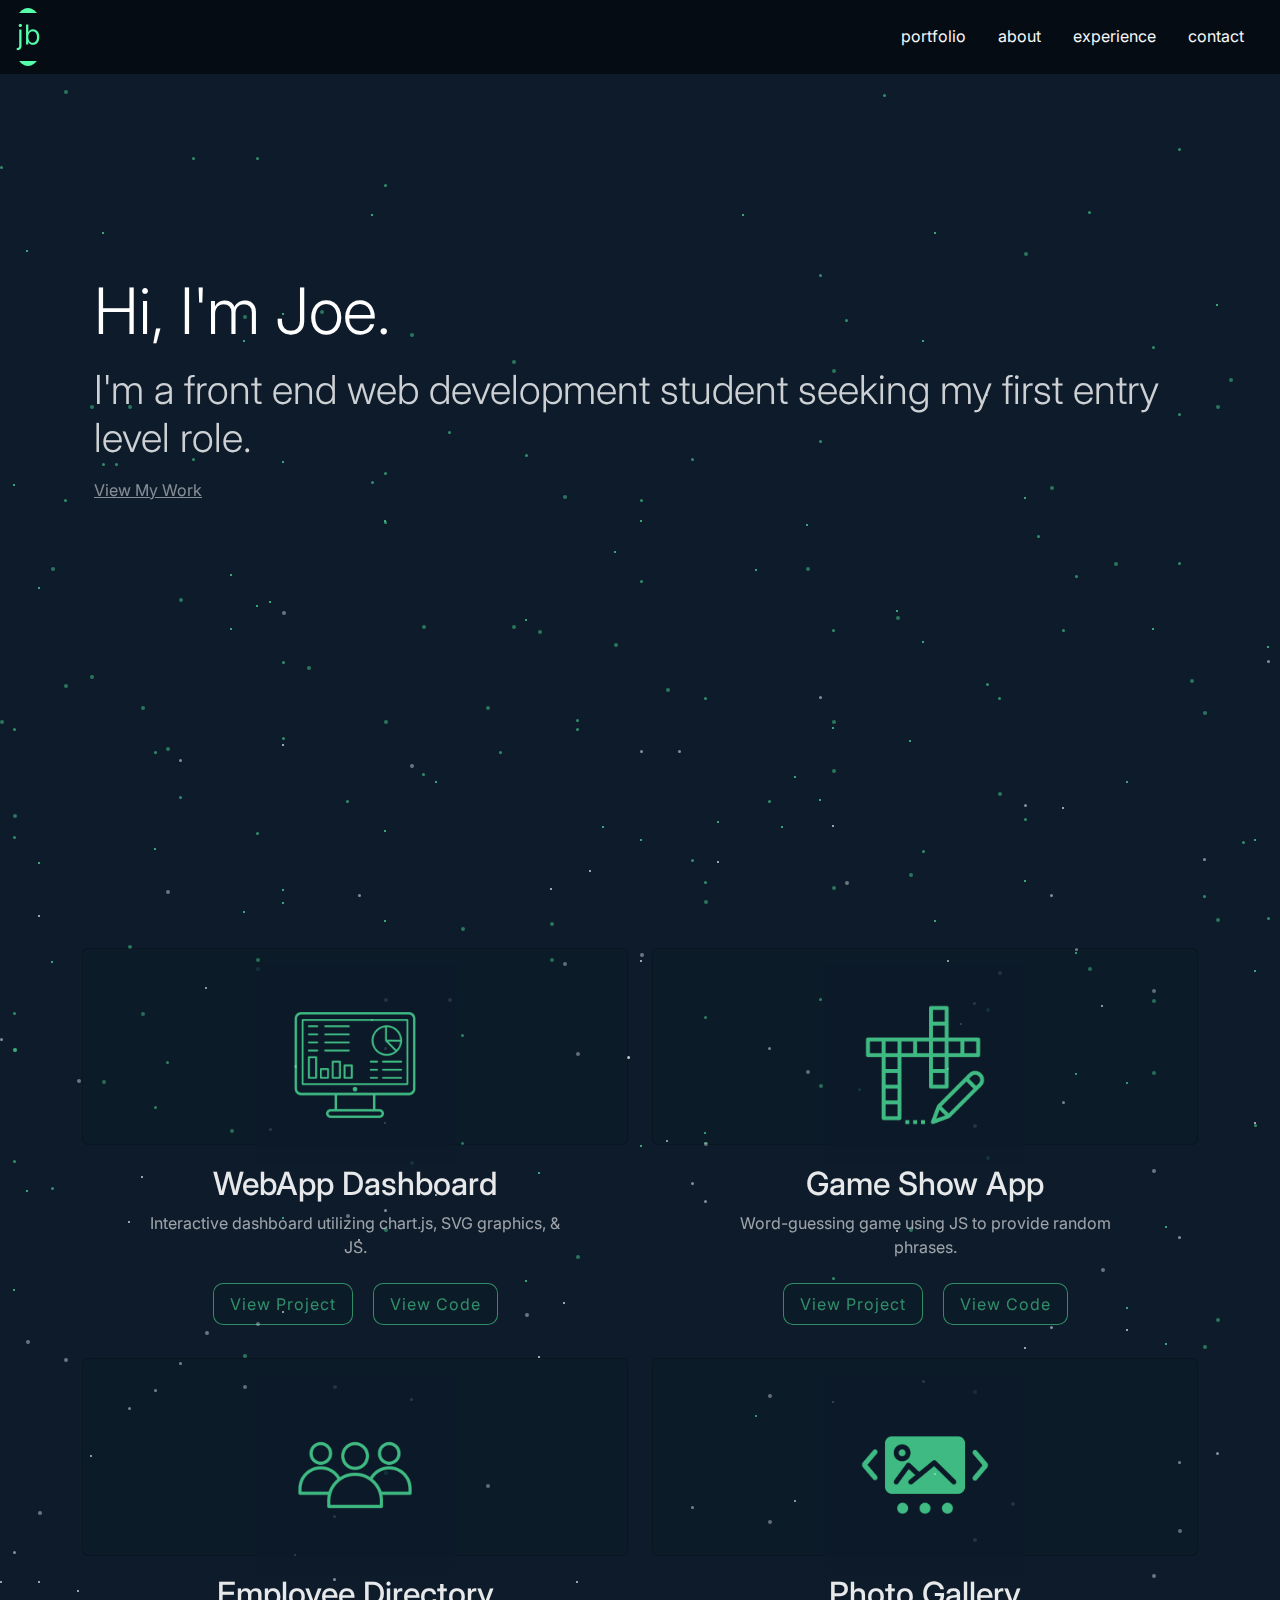
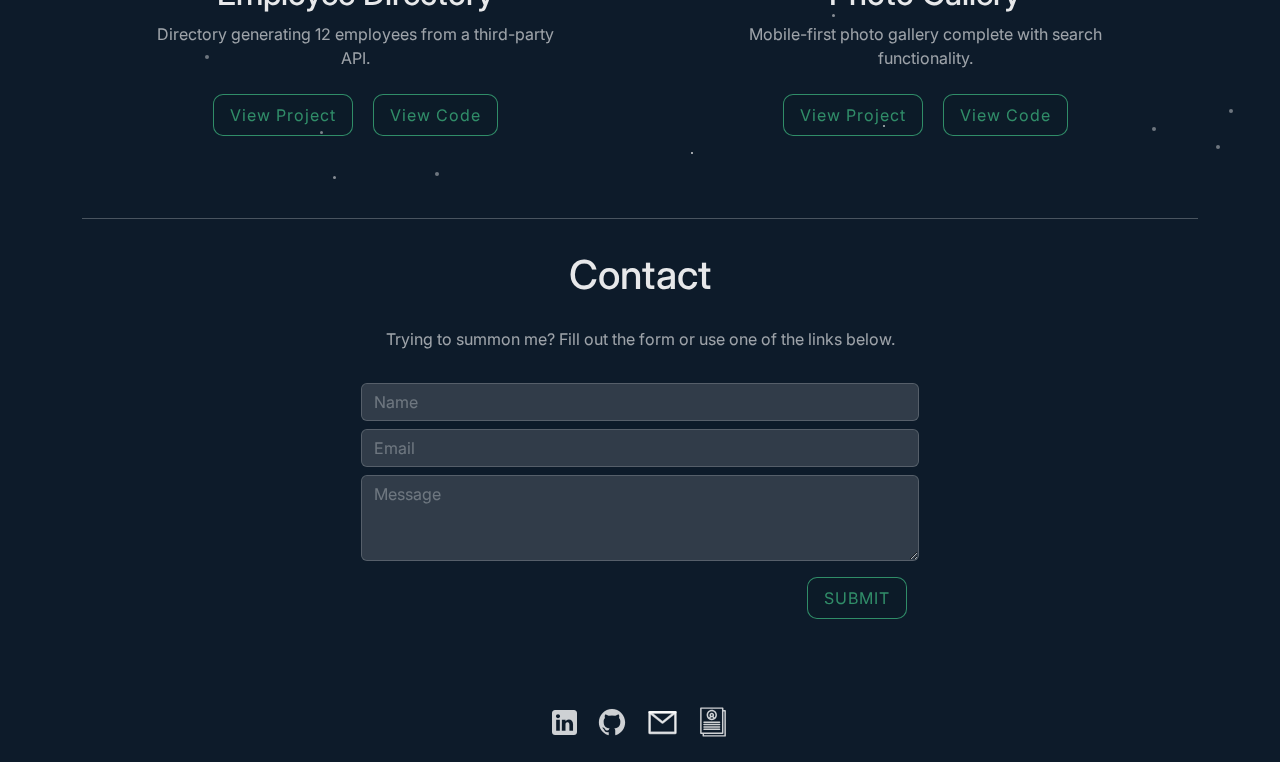
==== index.html @ 2d6796f2 "add more fine tuning" ====
<!DOCTYPE html>
<html lang="en">
<head>
    <meta charset="UTF-8">
    <meta name="viewport" content="width=device-width, initial-scale=1.0">
    <title>Joe Brannen &#8211; Web Developer</title>
    <link rel="icon" href="favicon_io/favicon-16x16.png" type="image/x-icon"/>
    <link rel="apple-touch-icon" sizes="180x180" href="/apple-touch-icon.png">
    <link rel="icon" type="image/png" sizes="32x32" href="/favicon-32x32.png">
    <link rel="icon" type="image/png" sizes="16x16" href="/favicon-16x16.png">
    <link rel="manifest" href="/site.webmanifest">

    <link rel="apple-touch-icon" sizes="180x180" href="/apple-touch-icon.png">
    <link rel="icon" type="image/png" sizes="32x32" href="/favicon-32x32.png">
    <link rel="icon" type="image/png" sizes="16x16" href="/favicon-16x16.png">
    <link rel="manifest" href="/site.webmanifest">

    <link href="https://cdn.jsdelivr.net/npm/bootstrap@5.3.3/dist/css/bootstrap.min.css" rel="stylesheet" integrity="sha384-QWTKZyjpPEjISv5WaRU9OFeRpok6YctnYmDr5pNlyT2bRjXh0JMhjY6hW+ALEwIH" crossorigin="anonymous">
    <link href="styles.css" rel="stylesheet">
    <link rel="preconnect" href="https://fonts.googleapis.com">
    <link rel="preconnect" href="https://fonts.gstatic.com" crossorigin>
    <link href="https://fonts.googleapis.com/css2?family=Inter:wght@100..900&display=swap" rel="stylesheet">
</head>

<body>
    <header class="mb-5 container-fluid">
        <nav class="navbar fixed-top navbar-expand-lg navbar-dark">
            <div class="container-fluid">
                <a id="logo" class="navbar-brand text-light" href="#"><img class="navbar" src="logo/favicon-32x32.png" alt="logo"></a>
                <button class="navbar-toggler" type="button" data-bs-toggle="collapse" data-bs-target="#navbarSupportedContent" aria-controls="navbarSupportedContent" aria-label="Toggle navigation">
                    <span class="navbar-toggler-icon"></span>
                </button>
                <div class="collapse navbar-collapse mt-3 mb-2 mt-sm-0 mb-sm-0" tabindex="-1" id="navbarSupportedContent">
                    <div class="offcanvas-body">
                        <ul class="navbar-nav justify-content-end flex-grow-1 nav-underline pe-3">
                            <li class="nav-item">
                                <a class="nav-link text-light" href="#portfolio">portfolio</a>
                            </li>
                            <li class="nav-item">
                                <a class="nav-link text-light" aria-current="page" href="backstory.html#about">about</a>
                            </li>
                            <li class="nav-item">
                                <a class="nav-link text-light" href="backstory.html#resume">experience</a>
                            </li>
                            <li class="nav-item">
                                <a class="nav-link text-light" href="#contact">contact</a>
                            </li>
                        </ul>
                    </div>
                </div>
            </div>
        </nav>
    </header>

    <main class="container">
        <div class="container" id="intro">
            <div class="row">
                <p class="display-3 first text-left">Hi, I'm Joe.</p>
                <p class="fs-1 lead second text-left">I'm a front end web development student seeking my first entry level role.</p>
                <a id="intro-link" href="#portfolio">View My Work</a>
            </div>
       </div>

       <div id="portfolio" class="row text-center mb-5">
        <div id="projectone" class="col-12 col-md-6 mb-3">
          <div class="card w-100 h-50">
            <div class="card-body">
              <a href="https://joseph-brannen.github.io/fewd-unit-7-project/" target="_blank">
                <img src="icons/dashboard.png" class="img-fluid" id="image-one" alt="web dashboard">
              </a>
              <h5 class="card-title fs-2">WebApp Dashboard</h5>
              <p class="card-text mx-5 mb-4 fs-6">Interactive dashboard utilizing chart.js, SVG graphics, & JS.</p>
              <a class="img-anchor" href="https://joseph-brannen.github.io/fewd-unit-7-project/" target="_blank">
                <button id="btnone" class="d-inline-block mx-2 mx-md-1 mx-lg-2">View Project</button>
              </a>
              <a class="img-anchor" href="https://github.com/Joseph-Brannen/fewd-unit-7-project" target="_blank">
                <button id="btnfive" class="d-inline-block mx-2 mx-md-1 mx-lg-2">View Code</button>
              </a>
            </div>
          </div>
        </div>
        <div id="projecttwo" class="col-12 col-md-6 mb-3">
          <div class="card w-100 h-50">
            <div class="card-body">
              <a href="https://joseph-brannen.github.io/fewd-unit-6-project/" target="_blank">
                <img src="icons/word.png" class="img-fluid" id="image-two" alt="crossword puzzle">
              </a>
              <h5 class="card-title fs-2">Game Show App</h5>
              <p class="card-text mx-5 mb-4 fs-6">Word-guessing game using JS to provide random phrases.</p>
              <a class="img-anchor" href="https://joseph-brannen.github.io/fewd-unit-6-project/" target="_blank">
                <button id="btntwo" class="d-inline-block mx-2 mx-md-1 mx-lg-2">View Project</button>
              </a>
              <a class="img-anchor" href="https://github.com/Joseph-Brannen/fewd-unit-6-project" target="_blank">
                <button id="btnsix" class="d-inline-block mx-2 mx-md-1 mx-lg-2">View Code</button>
              </a>
            </div>
          </div>
        </div>
        <div id="projectthree" class="col-12 col-md-6 mb-3">
          <div class="card w-100 h-50">
            <div class="card-body">
              <a href="https://joseph-brannen.github.io/fewd-unit-8-project/" target="_blank">
                <img src="icons/directory.png" class="img-fluid" id="image-three" alt="employees">
              </a>
              <h5 class="card-title fs-2">Employee Directory</h5>
              <p class="card-text mx-5 mb-4 fs-6">Directory generating 12 employees from a third-party API.</p>
              <a class="img-anchor" href="https://joseph-brannen.github.io/fewd-unit-8-project/" target="_blank">
                <button id="btnthree" class="d-inline-block mx-2 mx-md-1 mx-lg-2">View Project</button>
              </a>
              <a class="img-anchor" href="https://github.com/Joseph-Brannen/fewd-unit-8-project" target="_blank">
                <button id="btnseven" class="d-inline-block mx-2 mx-md-1 mx-lg-2">View Code</button>
              </a>
            </div>
          </div>
        </div>
        <div id="projectfour" class="col-12 col-md-6 mb-3">
          <div class="card w-100 h-50">
            <div class="card-body">
              <a href="https://joseph-brannen.github.io/fewd-unit-5-project/" target="_blank">
                <img src="icons/gallery.png" class="img-fluid" id="image-four" alt="photo gallery">
              </a>
              <h5 class="card-title fs-2">Photo Gallery</h5>
              <p class="card-text mx-5 mb-4 fs-6">Mobile-first photo gallery complete with search functionality.</p>
              <a class="img-anchor" href="https://joseph-brannen.github.io/fewd-unit-5-project/" target="_blank">
                <button id="btnfour" class="d-inline-block mx-2 mx-md-1 mx-lg-2">View Project</button>
              </a>
              <a class="img-anchor" href="https://github.com/Joseph-Brannen/fewd-unit-5-project" target="_blank">
                <button id="btneight" class="d-inline-block mx-2 mx-md-1 mx-lg-2">View Code</button>
              </a>
            </div>
          </div>
        </div>
    </div>
    
    <div id="separate"></div>
    <footer class="mt-3 row mb-3" id="contact">
        <h2 class="text-center mb-4 mt-3 fs-1">Contact</h2>
        <p class="col-12 col-md-8 col-lg-6 mx-auto text-center mt-1 fs-6">Trying to summon me? Fill out the form or use one of the links below.</p>
        <form action="https://formspree.io/f/xdoqbwqo" method="POST">
            <div id="form-field" class="mb-5 col-12 col-md-8 col-lg-6 mx-auto mt-3">
                <input id="name-input" type="text" class="form-control mb-2" name="name" placeholder="Name" autocomplete="off">
                <input id="email-input" type="email" class="form-control mb-2" name="email" placeholder="Email" autocomplete="off">
                <textarea class="form-control" id="exampleFormControlTextarea1" rows="3" name="message" placeholder="Message" autocomplete="off"></textarea>
                <div class="col-12 row mt-3">
                    <p id="error-message" class="d-inline col-8 me-auto"></p>
                    <button id="submitbtn" class="btn btn-primary d-inline col-4 text-uppercase fs-6 text-right" type="submit">Submit</button>
                </div>
            </div>
        </form>   
    </footer>

    <div id="social" class="text-center pb-4 pt-4 container-fluid">
      <a href="https://www.linkedin.com/in/josephbrannen/" target="_blank">
        <svg id="linkedin" style="fill-rule:evenodd;clip-rule:evenodd;stroke-linejoin:round;stroke-miterlimit:2;" fill="rgba(255, 255, 255, .8)" stroke="rgba(255, 255, 255, .8)" version="1.1" viewBox="0 0 512 512" width="25px" height="25px" xml:space="preserve" xmlns="http://www.w3.org/2000/svg" xmlns:serif="http://www.serif.com/" xmlns:xlink="http://www.w3.org/1999/xlink">
          <path fill="rgba(255, 255, 255, .8)" stroke="rgba(255, 255, 255, .8)" d="M449.446,0c34.525,0 62.554,28.03 62.554,62.554l0,386.892c0,34.524 -28.03,62.554 -62.554,62.554l-386.892,0c-34.524,0 -62.554,-28.03 -62.554,-62.554l0,-386.892c0,-34.524 28.029,-62.554 62.554,-62.554l386.892,0Zm-288.985,423.278l0,-225.717l-75.04,0l0,225.717l75.04,0Zm270.539,0l0,-129.439c0,-69.333 -37.018,-101.586 -86.381,-101.586c-39.804,0 -57.634,21.891 -67.617,37.266l0,-31.958l-75.021,0c0.995,21.181 0,225.717 0,225.717l75.02,0l0,-126.056c0,-6.748 0.486,-13.492 2.474,-18.315c5.414,-13.475 17.767,-27.434 38.494,-27.434c27.135,0 38.007,20.707 38.007,51.037l0,120.768l75.024,0Zm-307.552,-334.556c-25.674,0 -42.448,16.879 -42.448,39.002c0,21.658 16.264,39.002 41.455,39.002l0.484,0c26.165,0 42.452,-17.344 42.452,-39.002c-0.485,-22.092 -16.241,-38.954 -41.943,-39.002Z"/>
        </svg>
      </a>
      <a href="https://github.com/Joseph-Brannen" target="_blank">
        <svg id="github" fill="rgba(255, 255, 255, .8)" stroke="rgba(255, 255, 255, .8)" height="30px" width="30px" viewBox="0 0 512 512" xmlns="http://www.w3.org/2000/svg"><title/>
            <path fill="rgba(255, 255, 255, .8)" stroke="rgba(255, 255, 255, .8)" d="M256,32C132.3,32,32,134.9,32,261.7c0,101.5,64.2,187.5,153.2,217.9a17.56,17.56,0,0,0,3.8.4c8.3,0,11.5-6.1,11.5-11.4,0-5.5-.2-19.9-.3-39.1a102.4,102.4,0,0,1-22.6,2.7c-43.1,0-52.9-33.5-52.9-33.5-10.2-26.5-24.9-33.6-24.9-33.6-19.5-13.7-.1-14.1,1.4-14.1h.1c22.5,2,34.3,23.8,34.3,23.8,11.2,19.6,26.2,25.1,39.6,25.1a63,63,0,0,0,25.6-6c2-14.8,7.8-24.9,14.2-30.7-49.7-5.8-102-25.5-102-113.5,0-25.1,8.7-45.6,23-61.6-2.3-5.8-10-29.2,2.2-60.8a18.64,18.64,0,0,1,5-.5c8.1,0,26.4,3.1,56.6,24.1a208.21,208.21,0,0,1,112.2,0c30.2-21,48.5-24.1,56.6-24.1a18.64,18.64,0,0,1,5,.5c12.2,31.6,4.5,55,2.2,60.8,14.3,16.1,23,36.6,23,61.6,0,88.2-52.4,107.6-102.3,113.3,8,7.1,15.2,21.1,15.2,42.5,0,30.7-.3,55.5-.3,63,0,5.4,3.1,11.5,11.4,11.5a19.35,19.35,0,0,0,4-.4C415.9,449.2,480,363.1,480,261.7,480,134.9,379.7,32,256,32Z"/>
        </svg>
      </a>
      <a href="mailto:jebrannen92@gmail.com" target="_blank">
        <svg id="email" fill="rgba(255, 255, 255, .7)" stroke="rgba(255, 255, 255, .7)" height="31px" viewBox="0 0 24 24" width="31px" xmlns="http://www.w3.org/2000/svg">
          <path clip-rule="evenodd" d="M1.5 4C1.5 3.72386 1.72386 3.5 2 3.5H22C22.2761 3.5 22.5 3.72386 22.5 4V20C22.5 20.2761 22.2761 20.5 22 20.5H2C1.72386 20.5 1.5 20.2761 1.5 20V4ZM2.5 4.5V19.5H21.5V4.5H2.5Z" fill="rgba(255, 255, 255, .7)" stroke="rgba(255, 255, 255, .7)" fill-rule="evenodd"/><path clip-rule="evenodd" d="M1.52821 3.8345C1.5985 3.63412 1.78768 3.5 2.00003 3.5H22C22.2124 3.5 22.4016 3.63412 22.4718 3.8345C22.5421 4.03487 22.4782 4.25778 22.3124 4.39043L12.3124 12.3904C12.1298 12.5365 11.8703 12.5365 11.6877 12.3904L1.68768 4.39043C1.52187 4.25778 1.45793 4.03487 1.52821 3.8345ZM3.42542 4.5L12 11.3597L20.5746 4.5H3.42542Z" fill="rgba(255, 255, 255, .7)" stroke="rgba(255, 255, 255, .7)" fill-rule="evenodd"/>
        </svg>
      </a>
      <a href="resume.pdf" target="_blank">
        <svg id="resume" fill="rgba(255, 255, 255, .8)" stroke="rgba(255, 255, 255, .8)" height="30px" style="shape-rendering:geometricPrecision; text-rendering:geometricPrecision; image-rendering:optimizeQuality; fill-rule:evenodd; clip-rule:evenodd" version="1.1" viewBox="0 0 846.66 846.66" width="30px" xml:space="preserve" xmlns="http://www.w3.org/2000/svg" xmlns:xlink="http://www.w3.org/1999/xlink"><defs><style type="text/css">
        </style></defs><g id="Layer_x0020_1">
          <path class="fil0" d="M80.95 10.66l616.28 0c11.41,0 20.65,9.24 20.65,20.64l0 54.68 47.83 0c11.4,0 20.65,9.25 20.65,20.65l0 708.73c0,11.4 -9.25,20.64 -20.65,20.64l-616.28 0c-11.41,0 -20.65,-9.24 -20.65,-20.64l0 -54.68 -47.83 0c-11.4,0 -20.65,-9.25 -20.65,-20.65l0 -708.73c0,-11.4 9.25,-20.64 20.65,-20.64zm88.16 439.1c-27.15,0 -27.15,-41.29 0,-41.29l439.96 0c27.16,0 27.16,41.29 0,41.29l-439.96 0zm0 198.58c-27.15,0 -27.15,-41.29 0,-41.29l439.96 0c27.16,0 27.16,41.29 0,41.29l-439.96 0zm0 -132.38c-27.15,0 -27.15,-41.29 0,-41.29l439.96 0c27.16,0 27.16,41.29 0,41.29l-439.96 0zm0 66.19c-27.15,0 -27.15,-41.29 0,-41.29l439.96 0c27.16,0 27.16,41.29 0,41.29l-439.96 0zm219.98 -417.92c35.57,0 64.42,28.84 64.42,64.42 0,13.31 -4.04,25.68 -10.97,35.95 10.42,7.99 18.92,18.2 24.89,29.9 15.99,-18.29 25.68,-42.23 25.68,-68.44 0,-57.45 -46.57,-104.02 -104.02,-104.02 -57.45,0 -104.02,46.57 -104.02,104.02 0,26.21 9.69,50.15 25.69,68.44 5.96,-11.7 14.46,-21.91 24.88,-29.9 -6.92,-10.27 -10.96,-22.64 -10.96,-35.95 0,-35.58 28.84,-64.42 64.41,-64.42zm16.87 126.6c-5.37,1.45 -11.03,2.23 -16.87,2.23 -5.83,0 -11.49,-0.78 -16.87,-2.23 -13.08,5.05 -23.36,15.91 -27.67,29.26 13.5,6.41 28.6,9.99 44.54,9.99 15.94,0 31.04,-3.58 44.54,-9.99 -4.31,-13.36 -14.57,-24.2 -27.67,-29.26zm-16.87 -85.3c-12.77,0 -23.12,10.35 -23.12,23.12 0,12.77 10.35,23.12 23.12,23.12 12.77,0 23.12,-10.35 23.12,-23.12 0,-12.78 -10.35,-23.12 -23.12,-23.12zm0 -124.78c80.25,0 145.32,65.06 145.32,145.31 0,80.25 -65.07,145.31 -145.32,145.31 -80.25,0 -145.31,-65.06 -145.31,-145.31 0,-80.25 65.06,-145.31 145.31,-145.31zm328.79 46.52l0 612.76c0,11.4 -9.24,20.65 -20.65,20.65l-527.16 0 0 34.03 575 0 0 -667.44 -27.19 0zm-41.29 -75.32l-575 0 0 667.44 575 0 0 -612.76 0 -54.68z"/></g>
        </svg>
      </a>
    </div>

    </main>


    <div class="particle-container position-fixed top-50 start-50 translate-middle">
      <div class="particle big"></div>
      <div class="particle medium"></div>
      <div class="particle small"></div>
      <div class="particle big"></div>
      <div class="particle medium"></div>
      <div class="particle small"></div>
      <div class="particle big"></div>
      <div class="particle medium"></div>
      <div class="particle small"></div>
      <div class="particle big"></div>
      <div class="particle medium"></div>
      <div class="particle small"></div>
      <div class="particle big"></div>
      <div class="particle medium"></div>
      <div class="particle small"></div>
      <div class="particle big"></div>
      <div class="particle medium"></div>
      <div class="particle small"></div>
      <div class="particle big"></div>
      <div class="particle medium"></div>
      <div class="particle small"></div>
      <div class="particle big"></div>
      <div class="particle medium"></div>
      <div class="particle small"></div>
      <div class="particle big"></div>
      <div class="particle medium"></div>
      <div class="particle small"></div>
      <div class="particle big"></div>
      <div class="particle medium"></div>
      <div class="particle small"></div>
      <div class="particle big"></div>
      <div class="particle medium"></div>
      <div class="particle small"></div>
      <div class="particle big"></div>
      <div class="particle medium"></div>
      <div class="particle small"></div>
      <div class="particle big"></div>
      <div class="particle medium"></div>
      <div class="particle small"></div>
      <div class="particle big"></div>
      <div class="particle medium"></div>
      <div class="particle small"></div>
      <div class="particle big"></div>
      <div class="particle medium"></div>
      <div class="particle small"></div>
      <div class="particle big"></div>
      <div class="particle medium"></div>
      <div class="particle small"></div>
      <div class="particle big"></div>
      <div class="particle medium"></div>
      <div class="particle small"></div>
      <div class="particle big"></div>
      <div class="particle medium"></div>
      <div class="particle small"></div>
      <div class="particle big"></div>
      <div class="particle medium"></div>
      <div class="particle small"></div>
      <div class="particle big"></div>
      <div class="particle medium"></div>
      <div class="particle small"></div>
      <div class="particle big"></div>
      <div class="particle medium"></div>
      <div class="particle small"></div>
      <div class="particle big"></div>
      <div class="particle medium"></div>
      <div class="particle small"></div>
      <div class="particle big"></div>
      <div class="particle medium"></div>
      <div class="particle small"></div>
      <div class="particle big"></div>
      <div class="particle medium"></div>
      <div class="particle small"></div>
      <div class="particle big"></div>
      <div class="particle medium"></div>
      <div class="particle small"></div>
      <div class="particle big"></div>
      <div class="particle medium"></div>
      <div class="particle small"></div>
      <div class="particle big"></div>
      <div class="particle medium"></div>
      <div class="particle small"></div>
      <div class="particle big"></div>
      <div class="particle medium"></div>
      <div class="particle small"></div>
      <div class="particle big"></div>
      <div class="particle medium"></div>
      <div class="particle small"></div>
      <div class="particle big"></div>
      <div class="particle medium"></div>
      <div class="particle small"></div>
      <div class="particle big"></div>
      <div class="particle medium"></div>
      <div class="particle small"></div>
      <div class="particle big"></div>
      <div class="particle medium"></div>
      <div class="particle small"></div>
      <div class="particle big"></div>
      <div class="particle medium"></div>
      <div class="particle small"></div>
      <div class="particle big"></div>


      <div class="particle big"></div>
      <div class="particle medium"></div>
      <div class="particle small"></div>
      <div class="particle big"></div>
      <div class="particle medium"></div>
      <div class="particle small"></div>
      <div class="particle big"></div>
      <div class="particle medium"></div>
      <div class="particle small"></div>
      <div class="particle big"></div>
      <div class="particle medium"></div>
      <div class="particle small"></div>
      <div class="particle big"></div>
      <div class="particle medium"></div>
      <div class="particle small"></div>
      <div class="particle big"></div>
      <div class="particle medium"></div>
      <div class="particle small"></div>
      <div class="particle big"></div>
      <div class="particle medium"></div>
      <div class="particle small"></div>
      <div class="particle big"></div>
      <div class="particle medium"></div>
      <div class="particle small"></div>
      <div class="particle big"></div>
      <div class="particle medium"></div>
      <div class="particle small"></div>
      <div class="particle big"></div>
      <div class="particle medium"></div>
      <div class="particle small"></div>
      <div class="particle big"></div>
      <div class="particle medium"></div>
      <div class="particle small"></div>
      <div class="particle big"></div>
      <div class="particle medium"></div>
      <div class="particle small"></div>
      <div class="particle big"></div>
      <div class="particle medium"></div>
      <div class="particle small"></div>
      <div class="particle big"></div>
      <div class="particle medium"></div>
      <div class="particle small"></div>
      <div class="particle big"></div>
      <div class="particle medium"></div>
      <div class="particle small"></div>
      <div class="particle big"></div>
      <div class="particle medium"></div>
      <div class="particle small"></div>
      <div class="particle big"></div>
      <div class="particle medium"></div>
      <div class="particle small"></div>
      <div class="particle big"></div>
      <div class="particle medium"></div>
      <div class="particle small"></div>
      <div class="particle big"></div>
      <div class="particle medium"></div>
      <div class="particle small"></div>
      <div class="particle big"></div>
      <div class="particle medium"></div>
      <div class="particle small"></div>
      <div class="particle big"></div>
      <div class="particle medium"></div>
      <div class="particle small"></div>
      <div class="particle big"></div>
      <div class="particle medium"></div>
      <div class="particle small"></div>
      <div class="particle big"></div>
      <div class="particle medium"></div>
      <div class="particle small"></div>
      <div class="particle big"></div>
      <div class="particle medium"></div>
      <div class="particle small"></div>
      <div class="particle big"></div>
      <div class="particle medium"></div>
      <div class="particle small"></div>
      <div class="particle big"></div>
      <div class="particle medium"></div>
      <div class="particle small"></div>
      <div class="particle big"></div>
      <div class="particle medium"></div>
      <div class="particle small"></div>
      <div class="particle big"></div>
      <div class="particle medium"></div>
      <div class="particle small"></div>
      <div class="particle big"></div>
      <div class="particle medium"></div>
      <div class="particle small"></div>
      <div class="particle big"></div>
      <div class="particle medium"></div>
      <div class="particle small"></div>
      <div class="particle big"></div>
      <div class="particle medium"></div>
      <div class="particle small"></div>
      <div class="particle big"></div>
      <div class="particle medium"></div>
      <div class="particle small"></div>
      <div class="particle big"></div>
      <div class="particle medium"></div>
      <div class="particle small"></div>
      <div class="particle big"></div>
      

      <!--
      <div class="particle big"></div>
      <div class="particle medium"></div>
      <div class="particle small"></div>
      <div class="particle big"></div>
      <div class="particle medium"></div>
      <div class="particle small"></div>
      <div class="particle big"></div>
      <div class="particle medium"></div>
      <div class="particle small"></div>
      <div class="particle big"></div>
      <div class="particle medium"></div>
      <div class="particle small"></div>
      <div class="particle big"></div>
      <div class="particle medium"></div>
      <div class="particle small"></div>
      <div class="particle big"></div>
      <div class="particle medium"></div>
      <div class="particle small"></div>
      <div class="particle big"></div>
      <div class="particle medium"></div>
      <div class="particle small"></div>
      <div class="particle big"></div>
      <div class="particle medium"></div>
      <div class="particle small"></div>
      <div class="particle big"></div>
      <div class="particle medium"></div>
      <div class="particle small"></div>
      <div class="particle big"></div>
      <div class="particle medium"></div>
      <div class="particle small"></div>
      <div class="particle big"></div>
      <div class="particle medium"></div>
      <div class="particle small"></div>
      <div class="particle big"></div>
      <div class="particle medium"></div>
      <div class="particle small"></div>
      <div class="particle big"></div>
      <div class="particle medium"></div>
      <div class="particle small"></div>
      <div class="particle big"></div>
      <div class="particle medium"></div>
      <div class="particle small"></div>
      <div class="particle big"></div>
      <div class="particle medium"></div>
      <div class="particle small"></div>
      <div class="particle big"></div>
      <div class="particle medium"></div>
      <div class="particle small"></div>
      <div class="particle big"></div>
      <div class="particle medium"></div>
      <div class="particle small"></div>
      <div class="particle big"></div>
      <div class="particle medium"></div>
      <div class="particle small"></div>
      <div class="particle big"></div>
      <div class="particle medium"></div>
      <div class="particle small"></div>
      <div class="particle big"></div>
      <div class="particle medium"></div>
      <div class="particle small"></div>
      <div class="particle big"></div>
      <div class="particle medium"></div>
      <div class="particle small"></div>
      <div class="particle big"></div>
      <div class="particle medium"></div>
      <div class="particle small"></div>
      <div class="particle big"></div>
      <div class="particle medium"></div>
      <div class="particle small"></div>
      <div class="particle big"></div>
      <div class="particle medium"></div>
      <div class="particle small"></div>
      <div class="particle big"></div>
      <div class="particle medium"></div>
      <div class="particle small"></div>
      <div class="particle big"></div>
      <div class="particle medium"></div>
      <div class="particle small"></div>
      <div class="particle big"></div>
      <div class="particle medium"></div>
      <div class="particle small"></div>
      <div class="particle big"></div>
      <div class="particle medium"></div>
      <div class="particle small"></div>
      <div class="particle big"></div>
      <div class="particle medium"></div>
      <div class="particle small"></div>
      <div class="particle big"></div>
      <div class="particle medium"></div>
      <div class="particle small"></div>
      <div class="particle big"></div>
      <div class="particle medium"></div>
      <div class="particle small"></div>
      <div class="particle big"></div>
      <div class="particle medium"></div>
      <div class="particle small"></div>
      <div class="particle big"></div>
      <div class="particle medium"></div>
      <div class="particle small"></div>
      <div class="particle big"></div>
      -->


      <div class="speck speck-big"></div>
      <div class="speck speck-medium"></div>
      <div class="speck speck-small"></div>
      <div class="speck speck-big"></div>
      <div class="speck speck-medium"></div>
      <div class="speck speck-small"></div>
      <div class="speck speck-big"></div>
      <div class="speck speck-medium"></div>
      <div class="speck speck-small"></div>
      <div class="speck speck-big"></div>
      <div class="speck speck-medium"></div>
      <div class="speck speck-small"></div>
      <div class="speck speck-big"></div>
      <div class="speck speck-medium"></div>
      <div class="speck speck-small"></div>
      <div class="speck speck-big"></div>
      <div class="speck speck-medium"></div>
      <div class="speck speck-small"></div>
      <div class="speck speck-big"></div>
      <div class="speck speck-medium"></div>
      <div class="speck speck-small"></div>
      <div class="speck speck-big"></div>
      <div class="speck speck-medium"></div>
      <div class="speck speck-small"></div>
      <div class="speck speck-big"></div>
      <div class="speck speck-medium"></div>
      <div class="speck speck-small"></div>
      <div class="speck speck-big"></div>
      <div class="speck speck-medium"></div>
      <div class="speck speck-small"></div>
      <div class="speck speck-big"></div>
      <div class="speck speck-medium"></div>
      <div class="speck speck-small"></div>
      <div class="speck speck-big"></div>
      <div class="speck speck-medium"></div>
      <div class="speck speck-small"></div>
      <div class="speck speck-big"></div>
      <div class="speck speck-medium"></div>
      <div class="speck speck-small"></div>
      <div class="speck speck-big"></div>
      <div class="speck speck-medium"></div>
      <div class="speck speck-small"></div>
      <div class="speck speck-big"></div>
      <div class="speck speck-medium"></div>
      <div class="speck speck-small"></div>
      <div class="speck speck-big"></div>
      <div class="speck speck-medium"></div>
      <div class="speck speck-small"></div>
      <div class="speck speck-big"></div>
      <div class="speck speck-medium"></div>
      <div class="speck speck-small"></div>
      <div class="speck speck-big"></div>
      <div class="speck speck-medium"></div>
      <div class="speck speck-small"></div>
      <div class="speck speck-big"></div>
      <div class="speck speck-medium"></div>
      <div class="speck speck-small"></div>
      <div class="speck speck-big"></div>
      <div class="speck speck-medium"></div>
      <div class="speck speck-small"></div>
      <div class="speck speck-big"></div>
      <div class="speck speck-medium"></div>
      <div class="speck speck-small"></div>
      <div class="speck speck-big"></div>
      <div class="speck speck-medium"></div>
      <div class="speck speck-small"></div>
      <div class="speck speck-big"></div>
      <div class="speck speck-medium"></div>
      <div class="speck speck-small"></div>
      <div class="speck speck-big"></div>
      <div class="speck speck-medium"></div>
      <div class="speck speck-small"></div>
      <div class="speck speck-big"></div>
      <div class="speck speck-medium"></div>
      <div class="speck speck-small"></div>
      <div class="speck speck-big"></div>
      <div class="speck speck-medium"></div>
      <div class="speck speck-small"></div>
      <div class="speck speck-big"></div>
      <div class="speck speck-medium"></div>
      <div class="speck speck-small"></div>
      <div class="speck speck-big"></div>
      <div class="speck speck-medium"></div>
      <div class="speck speck-small"></div>
      <div class="speck speck-big"></div>
      <div class="speck speck-medium"></div>
      <div class="speck speck-small"></div>
      <div class="speck speck-big"></div>
      <div class="speck speck-medium"></div>
      <div class="speck speck-small"></div>
      <div class="speck speck-big"></div>
      <div class="speck speck-medium"></div>
      <div class="speck speck-small"></div>
      <div class="speck speck-big"></div>
      <div class="speck speck-medium"></div>
      <div class="speck speck-small"></div>
      <div class="speck speck-big"></div>
      <div class="speck speck-medium"></div>
      <div class="speck speck-small"></div>
      <div class="speck speck-big"></div>

      <div class="speck speck-medium"></div>
      <div class="speck speck-small"></div>
      <div class="speck speck-big"></div>
      <div class="speck speck-medium"></div>
      <div class="speck speck-small"></div>
      <div class="speck speck-big"></div>
      <div class="speck speck-medium"></div>
      <div class="speck speck-small"></div>
      <div class="speck speck-big"></div>
      <div class="speck speck-medium"></div>
      <div class="speck speck-small"></div>
      <div class="speck speck-big"></div>
      <div class="speck speck-medium"></div>
      <div class="speck speck-small"></div>
      <div class="speck speck-big"></div>
    </div>



    <script src="app.js"></script>
    <script src="https://cdn.jsdelivr.net/npm/bootstrap@5.3.3/dist/js/bootstrap.bundle.min.js" integrity="sha384-YvpcrYf0tY3lHB60NNkmXc5s9fDVZLESaAA55NDzOxhy9GkcIdslK1eN7N6jIeHz" crossorigin="anonymous"></script>
</body>
</html>
---- styles.css ----
* {
    scroll-padding-top: 3rem;
}

body {
    background-color: #0d1b2a; 
    font-family: "Inter", sans-serif;
}



#logo {
    background-color: #5fa;
    border-radius: 50%;
}

.navbar {
    background-color: #050c13;
}

.offcanvas-end {
    background-color: #1b263b;
}





#intro {
    height: 100vh;
    padding-top: 25vh;
}

.first {
    color: rgba(255, 255, 255, 1);    
}

.second {
    color: rgba(255, 255, 255, .8);
    line-height: 1.2;
}

#intro button {
    border-color: #5fa;
}

#intro button:hover {
    background-color: rgba(85, 255, 170, .25);
}

#intro-link {
    color: rgba(255, 255, 255, .5);
}

#intro-link:hover {
    color: rgba(255, 255, 255, .8);
}







.card {
    background-color: rgba(13, 27, 33, .1);
    color: white;
    height: 40vh;
    width: 40vw;
}

#image-one,
#image-two,
#image-three,
#image-four {
    height: 200px;
    width: 200px;
    margin: 0 auto;
    transition: transform .7s;
    opacity: .7;
}

#image-one:hover,
#image-two:hover,
#image-three:hover,
#image-four:hover {
    transform: scale(1.15) translateY(-10px);
}

.card-title {
    color: rgba(255, 255, 255, .9);    
}

.card-text {
    color: rgba(255, 255, 255, .6);
}

.img-anchor {
    text-decoration: none;
}





#separate {
    height: 2px;
    width: 100%;
    padding: 0;
    border-bottom: .25px solid rgba(255, 255, 255, .25);
    margin: 0 auto;
}

footer {
    color: white;
}

h2 {
    color: rgba(255, 255, 255, .9);
}

#contact p {
    color: rgba(255, 255, 255, .6);
}

.form-control {
    color: rgba(255, 255, 255, .8);
    background-color: rgba(255, 255, 255, .15);
    border-color: rgba(255, 255, 255, .3);
}

.form-control:focus{
    color: rgba(255, 255, 255, .8);
    background-color: rgba(255, 255, 255, .2);
    outline: none;
    border-color: rgba(255, 255, 255, .5);
    box-shadow: 0 0 3px rgba(255, 255, 255, .5);
    -moz-box-shadow: 0 0 3px rgba(255, 255, 255, .5);
    -webkit-box-shadow: 0 0 3px rgba(255, 255, 255, .5);
}

.form-control::placeholder {
    color: rgba(255, 255, 255, .3);
}

#btnone,
#btntwo,
#btnthree,
#btnfour,
#btnfive,
#btnsix,
#btnseven,
#btneight,
#submitbtn {
    height: fit-content;
    width: fit-content;
    background-color: rgba(13, 27, 33, .1);
    padding: .5rem 1rem;
    border: 1px solid rgba(85, 255, 170, .5);
    border-radius: 10px;
    color: rgba(85, 255, 170, .5);
    letter-spacing: 1px;
    text-align: center;
}

#btnone:hover,
#btntwo:hover,
#btnthree:hover,
#btnfour:hover,
#btnfive:hover,
#btnsix:hover,
#btnseven:hover,
#btneight:hover,
#submitbtn:hover {
    background-color: rgba(85, 255, 170, .1);
}

svg {
    transition: transform .7s;
}

svg:hover {
    transform: scale(1.25);
}

#social a {
    margin: -1rem .5rem 0rem;
    text-decoration: none;
    border: none;
    color: #050c13;
}







main {
    position: relative;
    z-index: 2;
}

.particle-container {
    width: 100%;
    height: 100%;
    z-index: 1;
}



.particle {
    position: relative;
    border-radius: 50%;
}

.big {
    height: 4px;
    width: 4px;
    background-color: rgba(85, 255, 170, .4);
    border-radius: 50%;
}

.medium {
    height: 3px;
    width: 3px;
    background-color: rgba(85, 255, 170, .5);
    border-radius: 50%;    
}

.small {
    height: 2px;
    width: 2px;
    background-color: rgba(85, 255, 170, .8);
    border-radius: 50%;    
}



.speck {
    position: relative;
    border-radius: 50%;
}

.speck-big {
    height: 4px;
    width: 4px;
    background-color: rgba(255, 255, 255, .4);
}

.speck-medium {
    height: 3px;
    width: 3px;
    background-color: rgba(255, 255, 255, .5);
}

.speck-small {
    height: 2px;
    width: 2px;
    background-color: rgba(255, 255, 255, .8);
}



.particle-container .particle:nth-child(1) {
    top: 10%;
    left: 5%;
    animation: 430s linear infinite alternate motion1;
}

.particle-container .particle:nth-child(2) {
    top: 17%;
    left: 15%;
    animation: 491s linear infinite alternate motion1;
}

.particle-container .particle:nth-child(3) {
    top: 23%;
    left: 29%;
    animation: 410s linear infinite alternate motion1;
}

.particle-container .particle:nth-child(4) {
    top: 36%;
    left: 32%;
    animation: 414s linear infinite alternate motion1;
}

.particle-container .particle:nth-child(5) {
    top: 49%;
    left: 41%;
    animation: 600s linear infinite alternate motion1;
}

.particle-container .particle:nth-child(6) {
    top: 56%;
    left: 50%;
    animation: 403s linear infinite alternate motion1;
}

.particle-container .particle:nth-child(7) {
    top: 61%;
    left: 63%;
    animation: 444s linear infinite alternate motion1;
}

.particle-container .particle:nth-child(8) {
    top: 75%;
    left: 78%;
    animation: 492s linear infinite alternate motion1;
}

.particle-container .particle:nth-child(9) {
    top: 84%;
    left: 88%;
    animation: 426s linear infinite alternate motion1;
}

.particle-container .particle:nth-child(10) {
    top: 99%;
    left: 95%;
    animation: 402s linear infinite alternate motion1;
}

@keyframes motion1 {
    0% {
        transform: translate(0);
    }
    20% {
        transform: translate(0vw, -30vh);
    }
    40% {
        transform: translate(-80vw, 30vh);
    }
    60% {
        transform: translate(0vw, -64vh);
    }
    80% {
        transform: translate(-20vw, 52vh);
    }
    100% {
        transform: translate(72vw, -25vh);
    }
}

.particle-container .particle:nth-child(11) {
    top: 13%;
    left: 92%;
    animation: 643s linear infinite alternate motion2;
}

.particle-container .particle:nth-child(12) {
    top: 22%;
    left: 8%;
    animation: 405s linear infinite alternate motion2;
}

.particle-container .particle:nth-child(13) {
    top: 31%;
    left: 19%;
    animation: 411s linear infinite alternate motion2;
}

.particle-container .particle:nth-child(14) {
    top: 49%;
    left: 29%;
    animation: 481s linear infinite alternate motion2;
}

.particle-container .particle:nth-child(15) {
    top: 53%;
    left: 30%;
    animation: 400s linear infinite alternate motion2;
}

.particle-container .particle:nth-child(16) {
    top: 65%;
    left: 42%;
    animation: 415s linear infinite alternate motion2;
}

.particle-container .particle:nth-child(17) {
    top: 72%;
    left: 55%;
    animation: 454s linear infinite alternate motion2;
}

.particle-container .particle:nth-child(18) {
    top: 86%;
    left: 61%;
    animation: 602s linear infinite alternate motion2;
}

.particle-container .particle:nth-child(19) {
    top: 91%;
    left: 71%;
    animation: 433s linear infinite alternate motion2;
}

.particle-container .particle:nth-child(20) {
    top: 0%;
    left: 82%;
    animation: 615s linear infinite alternate motion2;
}

@keyframes motion2 {
    0% {
        transform: translate(0);
    }
    20% {
        transform: translate(-12vw, 60vh);
    }
    40% {
        transform: translate(40vw, -80vh);
    }
    60% {
        transform: translate(-61vw, 22vh);
    }
    80% {
        transform: translate(72vw, -39vh);
    }
    100% {
        transform: translate(-14vw, 52vh);
    }
}

.particle-container .particle:nth-child(21) {
    top: 21%;
    left: 2%;
    animation: 450s linear infinite alternate motion3;
}

.particle-container .particle:nth-child(22) {
    top: 38%;
    left: 95%;
    animation: 417s linear infinite alternate motion3;
}

.particle-container .particle:nth-child(23) {
    top: 44%;
    left: 8%;
    animation: 629s linear infinite alternate motion3;
}

.particle-container .particle:nth-child(24) {
    top: 56%;
    left: 18%;
    animation: 490s linear infinite alternate motion3;
}

.particle-container .particle:nth-child(25) {
    top: 66%;
    left: 24%;
    animation: 419s linear infinite alternate motion3;
}

.particle-container .particle:nth-child(26) {
    top: 75%;
    left: 39%;
    animation: 420s linear infinite alternate motion3;
}

.particle-container .particle:nth-child(27) {
    top: 83%;
    left: 47%;
    animation: 461s linear infinite alternate motion3;
}

.particle-container .particle:nth-child(28) {
    top: 91%;
    left: 55%;
    animation: 413s linear infinite alternate motion3;
}

.particle-container .particle:nth-child(29) {
    top: 1%;
    left: 69%;
    animation: 445s linear infinite alternate motion3;
}

.particle-container .particle:nth-child(30) {
    top: 16%;
    left: 73%;
    animation: 428s linear infinite alternate motion3;
}

@keyframes motion3 {
    0% {
        transform: translate(0);
    }
    20% {
        transform: translate(0vw, -14vh);
    }
    40% {
        transform: translate(-72vw, 44vh);
    }
    60% {
        transform: translate(0vw, -87vh);
    }
    80% {
        transform: translate(-8vw, 59vh);
    }
    100% {
        transform: translate(92vw, -23vh);
    }
}

.particle-container .particle:nth-child(31) {
    top: 32%;
    left: 96%;
    animation: 646s linear infinite alternate motion4;
}

.particle-container .particle:nth-child(32) {
    top: 41%;
    left: 9%;
    animation: 423s linear infinite alternate motion4;
}

.particle-container .particle:nth-child(33) {
    top: 59%;
    left: 18%;
    animation: 634s linear infinite alternate motion4;
}

.particle-container .particle:nth-child(34) {
    top: 64%;
    left: 7%;
    animation: 403s linear infinite alternate motion4;
}

.particle-container .particle:nth-child(35) {
    top: 72%;
    left: 12%;
    animation: 420s linear infinite alternate motion4;
}

.particle-container .particle:nth-child(36) {
    top: 87%;
    left: 22%;
    animation: 633s linear infinite alternate motion4;
}

.particle-container .particle:nth-child(37) {
    top: 91%;
    left: 36%;
    animation: 478s linear infinite alternate motion4;
}

.particle-container .particle:nth-child(38) {
    top: 8%;
    left: 30%;
    animation: 429s linear infinite alternate motion4;
}

.particle-container .particle:nth-child(39) {
    top: 11%;
    left: 58%;
    animation: 454s linear infinite alternate motion4;
}

.particle-container .particle:nth-child(40) {
    top: 28%;
    left: 65%;
    animation: 435s linear infinite alternate motion4;
}

@keyframes motion4 {
    0% {
        transform: translate(0);
    }
    20% {
        transform: translate(-49vw, 62vh);
    }
    40% {
        transform: translate(21vw, -87vh);
    }
    60% {
        transform: translate(-61vw, 7vh);
    }
    80% {
        transform: translate(99vw, -30vh);
    }
    100% {
        transform: translate(-13vw, 68vh);
    }
}

.particle-container .particle:nth-child(41) {
    top: 46%;
    left: 81%;
    animation: 472s linear infinite alternate motion5;
}

.particle-container .particle:nth-child(42) {
    top: 58%;
    left: 99%;
    animation: 430s linear infinite alternate motion5;
}

.particle-container .particle:nth-child(43) {
    top: 62%;
    left: 5%;
    animation: 442s linear infinite alternate motion5;
}

.particle-container .particle:nth-child(44) {
    top: 79%;
    left: 97%;
    animation: 611s linear infinite alternate motion5;
}

.particle-container .particle:nth-child(45) {
    top: 81%;
    left: 3%;
    animation: 433s linear infinite alternate motion5;
}

.particle-container .particle:nth-child(46) {
    top: 90%;
    left: 10%;
    animation: 648s linear infinite alternate motion5;
}

.particle-container .particle:nth-child(47) {
    top: 2%;
    left: 20%;
    animation: 484s linear infinite alternate motion5;
}

.particle-container .particle:nth-child(48) {
    top: 19%;
    left: 22%;
    animation: 436s linear infinite alternate motion5;
}

.particle-container .particle:nth-child(49) {
    top: 24%;
    left: 40%;
    animation: 465s linear infinite alternate motion5;
}

.particle-container .particle:nth-child(50) {
    top: 39%;
    left: 50%;
    animation: 445s linear infinite alternate motion5;
}

@keyframes motion5 {
    0% {
        transform: translate(0);
    }
    20% {
        transform: translate(57vw, 0vh);
    }
    40% {
        transform: translate(-100vw, 25vh);
    }
    60% {
        transform: translate(33vw, -50vh);
    }
    80% {
        transform: translate(-20vw, 0vh);
    }
    100% {
        transform: translate(60vw, -45vh);
    }
}

.particle-container .particle:nth-child(51) {
    top: 51%;
    left: 70%;
    animation: 688s linear infinite alternate motion6;
}

.particle-container .particle:nth-child(52) {
    top: 63%;
    left: 0%;
    animation: 448s linear infinite alternate motion6;
}

.particle-container .particle:nth-child(53) {
    top: 71%;
    left: 14%;
    animation: 455s linear infinite alternate motion6;
}

.particle-container .particle:nth-child(54) {
    top: 80%;
    left: 80%;
    animation: 422s linear infinite alternate motion6;
}

.particle-container .particle:nth-child(55) {
    top: 93%;
    left: 90%;
    animation: 645s linear infinite alternate motion6;
}

.particle-container .particle:nth-child(56) {
    top: 0%;
    left: 0%;
    animation: 450s linear infinite alternate motion6;
}

.particle-container .particle:nth-child(57) {
    top: 19%;
    left: 19%;
    animation: 492s linear infinite alternate motion6;
}

.particle-container .particle:nth-child(58) {
    top: 26%;
    left: 10%;
    animation: 449s linear infinite alternate motion6;
}

.particle-container .particle:nth-child(59) {
    top: 33%;
    left: 30%;
    animation: 477s linear infinite alternate motion6;
}

.particle-container .particle:nth-child(60) {
    top: 49%;
    left: 41%;
    animation: 659s linear infinite alternate motion6;
}

@keyframes motion6 {
    0% {
        transform: translate(0);
    }
    20% {
        transform: translate(-44vw, 75vh);
    }
    40% {
        transform: translate(1vw, -80vh);
    }
    60% {
        transform: translate(-70vw, 22vh);
    }
    80% {
        transform: translate(53vw, -16vh);
    }
    100% {
        transform: translate(-45vw, 55vh);
    }
}

.particle-container .particle:nth-child(61) {
    top: 60%;
    left: 65%;
    animation: 499s linear infinite alternate motion7;
}

.particle-container .particle:nth-child(62) {
    top: 79%;
    left: 94%;
    animation: 450s linear infinite alternate motion7;
}

.particle-container .particle:nth-child(63) {
    top: 86%;
    left: 4%;
    animation: 466s linear infinite alternate motion7;
}

.particle-container .particle:nth-child(64) {
    top: 91%;
    left: 77%;
    animation: 433s linear infinite alternate motion7;
}

.particle-container .particle:nth-child(65) {
    top: 2%;
    left: 85%;
    animation: 458s linear infinite alternate motion7;
}

.particle-container .particle:nth-child(66) {
    top: 12%;
    left: 95%;
    animation: 462s linear infinite alternate motion7;
}

.particle-container .particle:nth-child(67) {
    top: 23%;
    left: 7%;
    animation: 403s linear infinite alternate motion7;
}

.particle-container .particle:nth-child(68) {
    top: 33%;
    left: 5%;
    animation: 452s linear infinite alternate motion7;
}

.particle-container .particle:nth-child(69) {
    top: 44%;
    left: 21%;
    animation: 482s linear infinite alternate motion7;
}

.particle-container .particle:nth-child(70) {
    top: 57%;
    left: 30%;
    animation: 665s linear infinite alternate motion7;
}

@keyframes motion7 {
    0% {
        transform: translate(0);
    }
    20% {
        transform: translate(73vw, -5vh);
    }
    40% {
        transform: translate(-65vw, 0vh);
    }
    60% {
        transform: translate(20vw, -61vh);
    }
    80% {
        transform: translate(0vw, 96vh);
    }
    100% {
        transform: translate(71vw, -12vh);
    }
}

.particle-container .particle:nth-child(71) {
    top: 72%;
    left: 54%;
    animation: 409s linear infinite alternate motion8;
}

.particle-container .particle:nth-child(72) {
    top: 82%;
    left: 84%;
    animation: 466s linear infinite alternate motion8;
}

.particle-container .particle:nth-child(73) {
    top: 95%;
    left: 90%;
    animation: 470s linear infinite alternate motion8;
}

.particle-container .particle:nth-child(74) {
    top: 6%;
    left: 64%;
    animation: 440s linear infinite alternate motion8;
}

.particle-container .particle:nth-child(75) {
    top: 13%;
    left: 72%;
    animation: 467s linear infinite alternate motion8;
}

.particle-container .particle:nth-child(76) {
    top: 29%;
    left: 82%;
    animation: 475s linear infinite alternate motion8;
}

.particle-container .particle:nth-child(77) {
    top: 37%;
    left: 92%;
    animation: 411s linear infinite alternate motion8;
}

.particle-container .particle:nth-child(78) {
    top: 44%;
    left: 90%;
    animation: 656s linear infinite alternate motion8;
}

.particle-container .particle:nth-child(79) {
    top: 57%;
    left: 13%;
    animation: 499s linear infinite alternate motion8;
}

.particle-container .particle:nth-child(80) {
    top: 66%;
    left: 20%;
    animation: 472s linear infinite alternate motion8;
}

@keyframes motion8 {
    0% {
        transform: translate(0);
    }
    20% {
        transform: translate(-13vw, 90vh);
    }
    40% {
        transform: translate(5vw, -65vh);
    }
    60% {
        transform: translate(-82vw, 11vh);
    }
    80% {
        transform: translate(50vw, -46vh);
    }
    100% {
        transform: translate(-32vw, 52vh);
    }
}
.particle-container .particle:nth-child(81) {
    top: 62%;
    left: 64%;
    animation: 409s linear infinite alternate motion888;
}

.particle-container .particle:nth-child(82) {
    top: 52%;
    left: 94%;
    animation: 466s linear infinite alternate motion888;
}

.particle-container .particle:nth-child(83) {
    top: 85%;
    left: 1%;
    animation: 470s linear infinite alternate motion888;
}

.particle-container .particle:nth-child(84) {
    top: 98%;
    left: 55%;
    animation: 440s linear infinite alternate motion888;
}

.particle-container .particle:nth-child(85) {
    top: 0%;
    left: 80%;
    animation: 467s linear infinite alternate motion888;
}

.particle-container .particle:nth-child(86) {
    top: 10%;
    left: 90%;
    animation: 475s linear infinite alternate motion888;
}

.particle-container .particle:nth-child(87) {
    top: 25%;
    left: 1%;
    animation: 411s linear infinite alternate motion888;
}

.particle-container .particle:nth-child(88) {
    top: 34%;
    left: 4%;
    animation: 670s linear infinite alternate motion888;
}

.particle-container .particle:nth-child(89) {
    top: 44%;
    left: 22%;
    animation: 499s linear infinite alternate motion888;
}

.particle-container .particle:nth-child(90) {
    top: 57%;
    left: 34%;
    animation: 672s linear infinite alternate motion888;
}

@keyframes motion888 {
    0% {
        transform: translate(0);
    }
    20% {
        transform: translate(13vw, 0vh);
    }
    40% {
        transform: translate(-5vw, 65vh);
    }
    60% {
        transform: translate(82vw, 0vh);
    }
    80% {
        transform: translate(0vw, 46vh);
    }
    100% {
        transform: translate(32vw, -52vh);
    }
}


.particle-container .particle:nth-child(91) {
    top: 99%;
    left: 32%;
    animation: 620s linear infinite alternate motion10;
}

.particle-container .particle:nth-child(92) {
    top: 5%;
    left: 66%;
    animation: 481s linear infinite alternate motion10;
}

.particle-container .particle:nth-child(93) {
    top: 13%;
    left: 77%;
    animation: 490s linear infinite alternate motion10;
}

.particle-container .particle:nth-child(94) {
    top: 24%;
    left: 44%;
    animation: 463s linear infinite alternate motion10;
}

.particle-container .particle:nth-child(95) {
    top: 33%;
    left: 50%;
    animation: 482s linear infinite alternate motion10;
}

.particle-container .particle:nth-child(96) {
    top: 49%;
    left: 65%;
    animation: 490s linear infinite alternate motion10;
}

.particle-container .particle:nth-child(97) {
    top: 56%;
    left: 78%;
    animation: 434s linear infinite alternate motion10;
}

.particle-container .particle:nth-child(98) {
    top: 62%;
    left: 72%;
    animation: 685s linear infinite alternate motion10;
}

.particle-container .particle:nth-child(99) {
    top: 75%;
    left: 98%;
    animation: 414s linear infinite alternate motion10;
}

.particle-container .particle:nth-child(100) {
    top: 87%;
    left: 8%;
    animation: 400s linear infinite alternate motion10;
}

@keyframes motion10 {
    0% {
        transform: translate(0);
    }
    20% {
        transform: translate(-14vw, 58vh);
    }
    40% {
        transform: translate(15vw, -98vh);
    }
    60% {
        transform: translate(-55vw, 1vh);
    }
    80% {
        transform: translate(80vw, -33vh);
    }
    100% {
        transform: translate(-19vw, 60vh);
    }
}

.particle-container .particle:nth-child(101) {
    top: 1%;
    left: 25%;
    animation: 636s linear infinite alternate motion11;
}

.particle-container .particle:nth-child(102) {
    top: 17%;
    left: 54%;
    animation: 495s linear infinite alternate motion11;
}

.particle-container .particle:nth-child(103) {
    top: 24%;
    left: 63%;
    animation: 402s linear infinite alternate motion11;
}

.particle-container .particle:nth-child(104) {
    top: 35%;
    left: 33%;
    animation: 470s linear infinite alternate motion11;
}

.particle-container .particle:nth-child(105) {
    top: 45%;
    left: 45%;
    animation: 491s linear infinite alternate motion11;
}

.particle-container .particle:nth-child(106) {
    top: 56%;
    left: 56%;
    animation: 490s linear infinite alternate motion11;
}

.particle-container .particle:nth-child(107) {
    top: 63%;
    left: 65%;
    animation: 445s linear infinite alternate motion11;
}

.particle-container .particle:nth-child(108) {
    top: 75%;
    left: 64%;
    animation: 698s linear infinite alternate motion11;
}

.particle-container .particle:nth-child(109) {
    top: 83%;
    left: 84%;
    animation: 424s linear infinite alternate motion11;
}

.particle-container .particle:nth-child(110) {
    top: 100%;
    left: 100%;
    animation: 600s linear infinite alternate motion11;
}

@keyframes motion11 {
    0% {
        transform: translate(0);
    }
    20% {
        transform: translate(64vw, -5vh);
    }
    40% {
        transform: translate(-55vw, 17vh);
    }
    60% {
        transform: translate(21vw, -81vh);
    }
    80% {
        transform: translate(-34vw, 53vh);
    }
    100% {
        transform: translate(69vw, -13vh);
    }
}

.particle-container .particle:nth-child(111) {
    top: 14%;
    left: 15%;
    animation: 449s linear infinite alternate motion12;
}

.particle-container .particle:nth-child(112) {
    top: 24%;
    left: 48%;
    animation: 409s linear infinite alternate motion12;
}

.particle-container .particle:nth-child(113) {
    top: 39%;
    left: 52%;
    animation: 611s linear infinite alternate motion12;
}

.particle-container .particle:nth-child(114) {
    top: 44%;
    left: 22%;
    animation: 489s linear infinite alternate motion12;
}

.particle-container .particle:nth-child(115) {
    top: 54%;
    left: 30%;
    animation: 605s linear infinite alternate motion12;
}

.particle-container .particle:nth-child(116) {
    top: 64%;
    left: 43%;
    animation: 407s linear infinite alternate motion12;
}

.particle-container .particle:nth-child(117) {
    top: 74%;
    left: 55%;
    animation: 455s linear infinite alternate motion12;
}

.particle-container .particle:nth-child(118) {
    top: 88%;
    left: 50%;
    animation: 402s linear infinite alternate motion12;
}

.particle-container .particle:nth-child(119) {
    top: 97%;
    left: 71%;
    animation: 435s linear infinite alternate motion12;
}

.particle-container .particle:nth-child(120) {
    top: 6%;
    left: 92%;
    animation: 609s linear infinite alternate motion12;
}

@keyframes motion12 {
    0% {
        transform: translate(0);
    }
    20% {
        transform: translate(-30vw, 85vh);
    }
    40% {
        transform: translate(40vw, 0vh);
    }
    60% {
        transform: translate(-50vw, 2vh);
    }
    80% {
        transform: translate(99vw, -1vh);
    }
    100% {
        transform: translate(0vw, 50vh);
    }
}

.particle-container .particle:nth-child(121) {
    top: 25%;
    left: 3%;
    animation: 455s linear infinite alternate motion13;
}

.particle-container .particle:nth-child(122) {
    top: 38%;
    left: 38%;
    animation: 411s linear infinite alternate motion13;
}

.particle-container .particle:nth-child(123) {
    top: 40%;
    left: 45%;
    animation: 422s linear infinite alternate motion13;
}

.particle-container .particle:nth-child(124) {
    top: 53%;
    left: 12%;
    animation: 490s linear infinite alternate motion13;
}

.particle-container .particle:nth-child(125) {
    top: 65%;
    left: 20%;
    animation: 611s linear infinite alternate motion13;
}

.particle-container .particle:nth-child(126) {
    top: 73%;
    left: 36%;
    animation: 411s linear infinite alternate motion13;
}

.particle-container .particle:nth-child(127) {
    top: 88%;
    left: 42%;
    animation: 665s linear infinite alternate motion13;
}

.particle-container .particle:nth-child(128) {
    top: 97%;
    left: 45%;
    animation: 416s linear infinite alternate motion13;
}

.particle-container .particle:nth-child(129) {
    top: 6%;
    left: 64%;
    animation: 444s linear infinite alternate motion13;
}

.particle-container .particle:nth-child(130) {
    top: 12%;
    left: 80%;
    animation: 619s linear infinite alternate motion13;
}

@keyframes motion13 {
    0% {
        transform: translate(0);
    }
    20% {
        transform: translate(52vw, -15vh);
    }
    40% {
        transform: translate(-62vw, 9vh);
    }
    60% {
        transform: translate(37vw, -99vh);
    }
    80% {
        transform: translate(-25vw, 60vh);
    }
    100% {
        transform: translate(88vw, -47vh);
    }
}

.particle-container .particle:nth-child(131) {
    top: 32%;
    left: 93%;
    animation: 460s linear infinite alternate motion14;
}

.particle-container .particle:nth-child(132) {
    top: 45%;
    left: 27%;
    animation: 423s linear infinite alternate motion14;
}

.particle-container .particle:nth-child(133) {
    top: 58%;
    left: 30%;
    animation: 436s linear infinite alternate motion14;
}

.particle-container .particle:nth-child(134) {
    top: 46%;
    left: 1%;
    animation: 601s linear infinite alternate motion14;
}

.particle-container .particle:nth-child(135) {
    top: 73%;
    left: 13%;
    animation: 429s linear infinite alternate motion14;
}

.particle-container .particle:nth-child(136) {
    top: 68%;
    left: 29%;
    animation: 624s linear infinite alternate motion14;
}

.particle-container .particle:nth-child(137) {
    top: 91%;
    left: 30%;
    animation: 478s linear infinite alternate motion14;
}

.particle-container .particle:nth-child(138) {
    top: 2%;
    left: 35%;
    animation: 428s linear infinite alternate motion14;
}

.particle-container .particle:nth-child(139) {
    top: 17%;
    left: 59%;
    animation: 451s linear infinite alternate motion14;
}

.particle-container .particle:nth-child(140) {
    top: 22%;
    left: 70%;
    animation: 621s linear infinite alternate motion14;
}

@keyframes motion14 {
    0% {
        transform: translate(0);
    }
    20% {
        transform: translate(-1vw, 95vh);
    }
    40% {
        transform: translate(19vw, -52vh);
    }
    60% {
        transform: translate(-75vw, 0vh);
    }
    80% {
        transform: translate(92vw, -38vh);
    }
    100% {
        transform: translate(0vw, 78vh);
    }
}

.particle-container .particle:nth-child(141) {
    top: 44%;
    left: 80%;
    animation: 671s linear infinite alternate motion15;
}

.particle-container .particle:nth-child(142) {
    top: 54%;
    left: 19%;
    animation: 438s linear infinite alternate motion15;
}

.particle-container .particle:nth-child(143) {
    top: 60%;
    left: 20%;
    animation: 448s linear infinite alternate motion15;
}

.particle-container .particle:nth-child(144) {
    top: 54%;
    left: 99%;
    animation: 415s linear infinite alternate motion15;
}

.particle-container .particle:nth-child(145) {
    top: 84%;
    left: 2%;
    animation: 433s linear infinite alternate motion15;
}

.particle-container .particle:nth-child(146) {
    top: 77%;
    left: 18%;
    animation: 632s linear infinite alternate motion15;
}

.particle-container .particle:nth-child(147) {
    top: 9%;
    left: 30%;
    animation: 478s linear infinite alternate motion15;
}

.particle-container .particle:nth-child(148) {
    top: 2%;
    left: 22%;
    animation: 431s linear infinite alternate motion15;
}

.particle-container .particle:nth-child(149) {
    top: 22%;
    left: 48%;
    animation: 466s linear infinite alternate motion15;
}

.particle-container .particle:nth-child(150) {
    top: 39%;
    left: 60%;
    animation: 635s linear infinite alternate motion15;
}

@keyframes motion15 {
    0% {
        transform: translate(0);
    }
    20% {
        transform: translate(61vw, -45vh);
    }
    40% {
        transform: translate(-82vw, 20vh);
    }
    60% {
        transform: translate(42vw, -56vh);
    }
    80% {
        transform: translate(-29vw, 70vh);
    }
    100% {
        transform: translate(67vw, -4vh);
    }
}

.particle-container .particle:nth-child(151) {
    top: 52%;
    left: 73%;
    animation: 485s linear infinite alternate motion16;
}

.particle-container .particle:nth-child(152) {
    top: 66%;
    left: 1%;
    animation: 444s linear infinite alternate motion16;
}

.particle-container .particle:nth-child(153) {
    top: 72%;
    left: 12%;
    animation: 456s linear infinite alternate motion16;
}

.particle-container .particle:nth-child(154) {
    top: 69%;
    left: 88%;
    animation: 420s linear infinite alternate motion16;
}

.particle-container .particle:nth-child(155) {
    top: 95%;
    left: 95%;
    animation: 441s linear infinite alternate motion16;
}

.particle-container .particle:nth-child(156) {
    top: 80%;
    left: 4%;
    animation: 641s linear infinite alternate motion16;
}

.particle-container .particle:nth-child(157) {
    top: 15%;
    left: 20%;
    animation: 480s linear infinite alternate motion16;
}

.particle-container .particle:nth-child(158) {
    top: 14%;
    left: 14%;
    animation: 444s linear infinite alternate motion16;
}

.particle-container .particle:nth-child(159) {
    top: 33%;
    left: 33%;
    animation: 677s linear infinite alternate motion16;
}

.particle-container .particle:nth-child(160) {
    top: 40%;
    left: 50%;
    animation: 640s linear infinite alternate motion16;
}

@keyframes motion16 {
    0% {
        transform: translate(0);
    }
    20% {
        transform: translate(-11vw, 0vh);
    }
    40% {
        transform: translate(27vw, -78vh);
    }
    60% {
        transform: translate(-54vw, 22vh);
    }
    80% {
        transform: translate(0vw, -12vh);
    }
    100% {
        transform: translate(-13vw, 90vh);
    }
}

.particle-container .particle:nth-child(161) {
    top: 67%;
    left: 64%;
    animation: 490s linear infinite alternate motion17;
}

.particle-container .particle:nth-child(162) {
    top: 71%;
    left: 98%;
    animation: 450s linear infinite alternate motion17;
}

.particle-container .particle:nth-child(163) {
    top: 89%;
    left: 1%;
    animation: 468s linear infinite alternate motion17;
}

.particle-container .particle:nth-child(164) {
    top: 74%;
    left: 77%;
    animation: 636s linear infinite alternate motion17;
}

.particle-container .particle:nth-child(165) {
    top: 9%;
    left: 84%;
    animation: 455s linear infinite alternate motion17;
}

.particle-container .particle:nth-child(166) {
    top: 94%;
    left: 91%;
    animation: 455s linear infinite alternate motion17;
}

.particle-container .particle:nth-child(167) {
    top: 23%;
    left: 11%;
    animation: 492s linear infinite alternate motion17;
}

.particle-container .particle:nth-child(168) {
    top: 25%;
    left: 1%;
    animation: 458s linear infinite alternate motion17;
}

.particle-container .particle:nth-child(169) {
    top: 44%;
    left: 22%;
    animation: 688s linear infinite alternate motion17;
}

.particle-container .particle:nth-child(170) {
    top: 50%;
    left: 43%;
    animation: 457s linear infinite alternate motion17;
}

@keyframes motion17 {
    0% {
        transform: translate(0);
    }
    20% {
        transform: translate(70vw, -42vh);
    }
    40% {
        transform: translate(-99vw, 12vh);
    }
    60% {
        transform: translate(22vw, -51vh);
    }
    80% {
        transform: translate(-3vw, 55vh);
    }
    100% {
        transform: translate(83vw, -47vh);
    }
}

.particle-container .particle:nth-child(171) {
    top: 70%;
    left: 55%;
    animation: 401s linear infinite alternate motion18;
}

.particle-container .particle:nth-child(172) {
    top: 88%;
    left: 88%;
    animation: 465s linear infinite alternate motion18;
}

.particle-container .particle:nth-child(173) {
    top: 92%;
    left: 94%;
    animation: 470s linear infinite alternate motion18;
}

.particle-container .particle:nth-child(174) {
    top: 84%;
    left: 65%;
    animation: 648s linear infinite alternate motion18;
}

.particle-container .particle:nth-child(175) {
    top: 13%;
    left: 72%;
    animation: 660s linear infinite alternate motion18;
}

.particle-container .particle:nth-child(176) {
    top: 4%;
    left: 87%;
    animation: 469s linear infinite alternate motion18;
}

.particle-container .particle:nth-child(177) {
    top: 34%;
    left: 1%;
    animation: 408s linear infinite alternate motion18;
}

.particle-container .particle:nth-child(178) {
    top: 34%;
    left: 98%;
    animation: 465s linear infinite alternate motion18;
}

.particle-container .particle:nth-child(179) {
    top: 53%;
    left: 11%;
    animation: 690s linear infinite alternate motion18;
}

.particle-container .particle:nth-child(180) {
    top: 67%;
    left: 36%;
    animation: 465s linear infinite alternate motion18;
}

@keyframes motion18 {
    0% {
        transform: translate(0);
    }
    20% {
        transform: translate(0vw, 87vh);
    }
    40% {
        transform: translate(29vw, -68vh);
    }
    60% {
        transform: translate(-76vw, 43vh);
    }
    80% {
        transform: translate(0vw, -49vh);
    }
    100% {
        transform: translate(-32vw, 90vh);
    }
}

.particle-container .particle:nth-child(181) {
    top: 82%;
    left: 41%;
    animation: 611s linear infinite alternate motion19;
}

.particle-container .particle:nth-child(182) {
    top: 94%;
    left: 76%;
    animation: 470s linear infinite alternate motion19;
}

.particle-container .particle:nth-child(183) {
    top: 9%;
    left: 83%;
    animation: 481s linear infinite alternate motion19;
}

.particle-container .particle:nth-child(184) {
    top: 96%;
    left: 59%;
    animation: 453s linear infinite alternate motion19;
}

.particle-container .particle:nth-child(185) {
    top: 24%;
    left: 65%;
    animation: 676s linear infinite alternate motion19;
}

.particle-container .particle:nth-child(186) {
    top: 14%;
    left: 77%;
    animation: 476s linear infinite alternate motion19;
}

.particle-container .particle:nth-child(187) {
    top: 40%;
    left: 100%;
    animation: 413s linear infinite alternate motion19;
}

.particle-container .particle:nth-child(188) {
    top: 45%;
    left: 85%;
    animation: 472s linear infinite alternate motion19;
}

.particle-container .particle:nth-child(189) {
    top: 66%;
    left: 1%;
    animation: 600s linear infinite alternate motion19;
}

.particle-container .particle:nth-child(190) {
    top: 72%;
    left: 22%;
    animation: 477s linear infinite alternate motion19;
}

@keyframes motion19 {
    0% {
        transform: translate(0);
    }
    20% {
        transform: translate(63vw, -7vh);
    }
    40% {
        transform: translate(-85vw, 48vh);
    }
    60% {
        transform: translate(16vw, -89vh);
    }
    80% {
        transform: translate(-40vw, 55vh);
    }
    100% {
        transform: translate(60vw, -15vh);
    }
}

.particle-container .particle:nth-child(191) {
    top: 100%;
    left: 30%;
    animation: 422s linear infinite alternate motion20;
}

.particle-container .particle:nth-child(192) {
    top: 6%;
    left: 65%;
    animation: 482s linear infinite alternate motion20;
}

.particle-container .particle:nth-child(193) {
    top: 18%;
    left: 71%;
    animation: 690s linear infinite alternate motion20;
}

.particle-container .particle:nth-child(194) {
    top: 5%;
    left: 40%;
    animation: 463s linear infinite alternate motion20;
}

.particle-container .particle:nth-child(195) {
    top: 33%;
    left: 55%;
    animation: 480s linear infinite alternate motion20;
}

.particle-container .particle:nth-child(196) {
    top: 21%;
    left: 62%;
    animation: 484s linear infinite alternate motion20;
}

.particle-container .particle:nth-child(197) {
    top: 51%;
    left: 1%;
    animation: 623s linear infinite alternate motion20;
}

.particle-container .particle:nth-child(198) {
    top: 55%;
    left: 67%;
    animation: 685s linear infinite alternate motion20;
}

.particle-container .particle:nth-child(199) {
    top: 70%;
    left: 91%;
    animation: 413s linear infinite alternate motion20;
}

.particle-container .particle:nth-child(200) {
    top: 84%;
    left: 19%;
    animation: 686s linear infinite alternate motion20;
}

@keyframes motion20 {
    0% {
        transform: translate(0);
    }
    20% {
        transform: translate(0vw, 92vh);
    }
    40% {
        transform: translate(5vw, -100vh);
    }
    60% {
        transform: translate(-92vw, 8vh);
    }
    80% {
        transform: translate(70vw, -3vh);
    }
    100% {
        transform: translate(-14vw, 85vh);
    }
}

.particle-container .speck:nth-child(201) {
    top: 1%;
    left: 22%;
    animation: 634s linear infinite alternate motion21;
}

.particle-container .speck:nth-child(202) {
    top: 16%;
    left: 53%;
    animation: 491s linear infinite alternate motion21;
}

.particle-container .speck:nth-child(203) {
    top: 24%;
    left: 65%;
    animation: 404s linear infinite alternate motion21;
}

.particle-container .speck:nth-child(204) {
    top: 17%;
    left: 32%;
    animation: 475s linear infinite alternate motion21;
}

.particle-container .speck:nth-child(205) {
    top: 49%;
    left: 49%;
    animation: 499s linear infinite alternate motion21;
}

.particle-container .speck:nth-child(206) {
    top: 38%;
    left: 50%;
    animation: 491s linear infinite alternate motion21;
}

.particle-container .speck:nth-child(207) {
    top: 61%;
    left: 90%;
    animation: 431s linear infinite alternate motion21;
}

.particle-container .speck:nth-child(208) {
    top: 64%;
    left: 55%;
    animation: 490s linear infinite alternate motion21;
}

.particle-container .speck:nth-child(209) {
    top: 80%;
    left: 80%;
    animation: 622s linear infinite alternate motion21;
}

.particle-container .speck:nth-child(210) {
    top: 98%;
    left: 3%;
    animation: 494s linear infinite alternate motion21;
}

@keyframes motion21 {
    0% {
        transform: translate(0);
    }
    20% {
        transform: translate(0vw, -34vh);
    }
    40% {
        transform: translate(-78vw, 0vh);
    }
    60% {
        transform: translate(45vw, -89vh);
    }
    80% {
        transform: translate(-24vw, 57vh);
    }
    100% {
        transform: translate(63vw, -11vh);
    }
}

.particle-container .speck:nth-child(211) {
    top: 14%;
    left: 14%;
    animation: 645s linear infinite alternate motion22;
}

.particle-container .speck:nth-child(212) {
    top: 28%;
    left: 43%;
    animation: 408s linear infinite alternate motion22;
}

.particle-container .speck:nth-child(213) {
    top: 35%;
    left: 50%;
    animation: 413s linear infinite alternate motion22;
}

.particle-container .speck:nth-child(214) {
    top: 28%;
    left: 28%;
    animation: 480s linear infinite alternate motion22;
}

.particle-container .speck:nth-child(215) {
    top: 53%;
    left: 30%;
    animation: 402s linear infinite alternate motion22;
}

.particle-container .speck:nth-child(216) {
    top: 45%;
    left: 45%;
    animation: 606s linear infinite alternate motion22;
}

.particle-container .speck:nth-child(217) {
    top: 75%;
    left: 82%;
    animation: 444s linear infinite alternate motion22;
}

.particle-container .speck:nth-child(218) {
    top: 78%;
    left: 42%;
    animation: 409s linear infinite alternate motion22;
}

.particle-container .speck:nth-child(219) {
    top: 98%;
    left: 76%;
    animation: 430s linear infinite alternate motion22;
}

.particle-container .speck:nth-child(220) {
    top: 0%;
    left: 99%;
    animation: 400s linear infinite alternate motion22;
}

@keyframes motion22 {
    0% {
        transform: translate(0);
    }
    20% {
        transform: translate(0vw, 88vh);
    }
    40% {
        transform: translate(22vw, -58vh);
    }
    60% {
        transform: translate(-91vw, 18vh);
    }
    80% {
        transform: translate(100vw, -43vh);
    }
    100% {
        transform: translate(-38vw, 76vh);
    }
}

.particle-container .speck:nth-child(221) {
    top: 28%;
    left: 3%;
    animation: 455s linear infinite alternate motion23;
}

.particle-container .speck:nth-child(222) {
    top: 37%;
    left: 35%;
    animation: 414s linear infinite alternate motion23;
}

.particle-container .speck:nth-child(223) {
    top: 43%;
    left: 49%;
    animation: 622s linear infinite alternate motion23;
}

.particle-container .speck:nth-child(224) {
    top: 35%;
    left: 16%;
    animation: 499s linear infinite alternate motion23;
}

.particle-container .speck:nth-child(225) {
    top: 60%;
    left: 27%;
    animation: 618s linear infinite alternate motion23;
}

.particle-container .speck:nth-child(226) {
    top: 59%;
    left: 30%;
    animation: 418s linear infinite alternate motion23;
}

.particle-container .speck:nth-child(227) {
    top: 88%;
    left: 73%;
    animation: 458s linear infinite alternate motion23;
}

.particle-container .speck:nth-child(228) {
    top: 89%;
    left: 38%;
    animation: 419s linear infinite alternate motion23;
}

.particle-container .speck:nth-child(229) {
    top: 1%;
    left: 64%;
    animation: 644s linear infinite alternate motion23;
}

.particle-container .speck:nth-child(230) {
    top: 13%;
    left: 83%;
    animation: 411s linear infinite alternate motion23;
}

@keyframes motion23 {
    0% {
        transform: translate(0);
    }
    20% {
        transform: translate(0vw, -4vh);
    }
    40% {
        transform: translate(-100vw, 40vh);
    }
    60% {
        transform: translate(15vw, 0vh);
    }
    80% {
        transform: translate(-32vw, 92vh);
    }
    100% {
        transform: translate(84vw, -34vh);
    }
}

.particle-container .speck:nth-child(231) {
    top: 33%;
    left: 90%;
    animation: 465s linear infinite alternate motion24;
}

.particle-container .speck:nth-child(232) {
    top: 41%;
    left: 23%;
    animation: 425s linear infinite alternate motion24;
}

.particle-container .speck:nth-child(233) {
    top: 55%;
    left: 34%;
    animation: 630s linear infinite alternate motion24;
}

.particle-container .speck:nth-child(234) {
    top: 42%;
    left: 6%;
    animation: 404s linear infinite alternate motion24;
}

.particle-container .speck:nth-child(235) {
    top: 73%;
    left: 14%;
    animation: 424s linear infinite alternate motion24;
}

.particle-container .speck:nth-child(236) {
    top: 67%;
    left: 22%;
    animation: 425s linear infinite alternate motion24;
}

.particle-container .speck:nth-child(237) {
    top: 90%;
    left: 60%;
    animation: 460s linear infinite alternate motion24;
}

.particle-container .speck:nth-child(238) {
    top: 96%;
    left: 26%;
    animation: 625s linear infinite alternate motion24;
}

.particle-container .speck:nth-child(239) {
    top: 16%;
    left: 56%;
    animation: 456s linear infinite alternate motion24;
}

.particle-container .speck:nth-child(240) {
    top: 28%;
    left: 78%;
    animation: 627s linear infinite alternate motion24;
}

@keyframes motion24 {
    0% {
        transform: translate(0);
    }
    20% {
        transform: translate(0vw, 74vh);
    }
    40% {
        transform: translate(50vw, -55vh);
    }
    60% {
        transform: translate(-62vw, 49vh);
    }
    80% {
        transform: translate(80vw, -45vh);
    }
    100% {
        transform: translate(-51vw, 40vh);
    }
}

.particle-container .speck:nth-child(241) {
    top: 42%;
    left: 83%;
    animation: 670s linear infinite alternate motion25;
}

.particle-container .speck:nth-child(242) {
    top: 50%;
    left: 11%;
    animation: 434s linear infinite alternate motion25;
}

.particle-container .speck:nth-child(243) {
    top: 66%;
    left: 20%;
    animation: 645s linear infinite alternate motion25;
}

.particle-container .speck:nth-child(244) {
    top: 56%;
    left: 92%;
    animation: 415s linear infinite alternate motion25;
}

.particle-container .speck:nth-child(245) {
    top: 80%;
    left: 7%;
    animation: 430s linear infinite alternate motion25;
}

.particle-container .speck:nth-child(246) {
    top: 72%;
    left: 19%;
    animation: 435s linear infinite alternate motion25;
}

.particle-container .speck:nth-child(247) {
    top: 1%;
    left: 50%;
    animation: 678s linear infinite alternate motion25;
}

.particle-container .speck:nth-child(248) {
    top: 0%;
    left: 22%;
    animation: 434s linear infinite alternate motion25;
}

.particle-container .speck:nth-child(249) {
    top: 24%;
    left: 44%;
    animation: 468s linear infinite alternate motion25;
}

.particle-container .speck:nth-child(250) {
    top: 33%;
    left: 60%;
    animation: 437s linear infinite alternate motion25;
}

@keyframes motion25 {
    0% {
        transform: translate(0);
    }
    20% {
        transform: translate(0vw, -15vh);
    }
    40% {
        transform: translate(-40vw, 51vh);
    }
    60% {
        transform: translate(38vw, -60vh);
    }
    80% {
        transform: translate(-48vw, 78vh);
    }
    100% {
        transform: translate(38vw, -100vh);
    }
}


.particle-container .speck:nth-child(251) {
    top: 53%;
    left: 70%;
    animation: 487s linear infinite alternate motion26;
}

.particle-container .speck:nth-child(252) {
    top: 67%;
    left: 5%;
    animation: 446s linear infinite alternate motion26;
}

.particle-container .speck:nth-child(253) {
    top: 70%;
    left: 12%;
    animation: 456s linear infinite alternate motion26;
}

.particle-container .speck:nth-child(254) {
    top: 63%;
    left: 88%;
    animation: 422s linear infinite alternate motion26;
}

.particle-container .speck:nth-child(255) {
    top: 90%;
    left: 90%;
    animation: 642s linear infinite alternate motion26;
}

.particle-container .speck:nth-child(256) {
    top: 87%;
    left: 1%;
    animation: 440s linear infinite alternate motion26;
}

.particle-container .speck:nth-child(257) {
    top: 11%;
    left: 46%;
    animation: 485s linear infinite alternate motion26;
}

.particle-container .speck:nth-child(258) {
    top: 13%;
    left: 13%;
    animation: 649s linear infinite alternate motion26;
}

.particle-container .speck:nth-child(259) {
    top: 30%;
    left: 30%;
    animation: 472s linear infinite alternate motion26;
}

.particle-container .speck:nth-child(260) {
    top: 40%;
    left: 52%;
    animation: 645s linear infinite alternate motion26;
}

@keyframes motion26 {
    0% {
        transform: translate(0);
    }
    20% {
        transform: translate(-24vw, 54vh);
    }
    40% {
        transform: translate(65vw, -39vh);
    }
    60% {
        transform: translate(-56vw, 0vh);
    }
    80% {
        transform: translate(54vw, -8vh);
    }
    100% {
        transform: translate(-65vw, 0vh);
    }
}

.particle-container .speck:nth-child(261) {
    top: 68%;
    left: 60%;
    animation: 692s linear infinite alternate motion27;
}

.particle-container .speck:nth-child(262) {
    top: 74%;
    left: 95%;
    animation: 456s linear infinite alternate motion27;
}

.particle-container .speck:nth-child(263) {
    top: 88%;
    left: 3%;
    animation: 466s linear infinite alternate motion27;
}

.particle-container .speck:nth-child(264) {
    top: 79%;
    left: 79%;
    animation: 633s linear infinite alternate motion27;
}

.particle-container .speck:nth-child(265) {
    top: 1%;
    left: 80%;
    animation: 450s linear infinite alternate motion27;
}

.particle-container .speck:nth-child(266) {
    top: 90%;
    left: 100%;
    animation: 656s linear infinite alternate motion27;
}

.particle-container .speck:nth-child(267) {
    top: 22%;
    left: 30%;
    animation: 499s linear infinite alternate motion27;
}

.particle-container .speck:nth-child(268) {
    top: 26%;
    left: 0%;
    animation: 455s linear infinite alternate motion27;
}

.particle-container .speck:nth-child(269) {
    top: 48%;
    left: 28%;
    animation: 689s linear infinite alternate motion27;
}

.particle-container .speck:nth-child(270) {
    top: 56%;
    left: 41%;
    animation: 453s linear infinite alternate motion27;
}

@keyframes motion27 {
    0% {
        transform: translate(0);
    }
    20% {
        transform: translate(0vw, -30vh);
    }
    40% {
        transform: translate(-32vw, 90vh);
    }
    60% {
        transform: translate(0vw, -82vh);
    }
    80% {
        transform: translate(-72vw, 18vh);
    }
    100% {
        transform: translate(37vw, -100vh);
    }
}

.particle-container .speck:nth-child(271) {
    top: 77%;
    left: 54%;
    animation: 404s linear infinite alternate motion28;
}

.particle-container .speck:nth-child(272) {
    top: 85%;
    left: 0%;
    animation: 466s linear infinite alternate motion28;
}

.particle-container .speck:nth-child(273) {
    top: 100%;
    left: 100%;
    animation: 470s linear infinite alternate motion28;
}

.particle-container .speck:nth-child(274) {
    top: 88%;
    left: 65%;
    animation: 444s linear infinite alternate motion28;
}

.particle-container .speck:nth-child(275) {
    top: 15%;
    left: 74%;
    animation: 665s linear infinite alternate motion28;
}

.particle-container .speck:nth-child(276) {
    top: 100%;
    left: 90%;
    animation: 462s linear infinite alternate motion28;
}

.particle-container .speck:nth-child(277) {
    top: 33%;
    left: 21%;
    animation: 400s linear infinite alternate motion28;
}

.particle-container .speck:nth-child(278) {
    top: 32%;
    left: 98%;
    animation: 667s linear infinite alternate motion28;
}

.particle-container .speck:nth-child(279) {
    top: 55%;
    left: 16%;
    animation: 500s linear infinite alternate motion28;
}

.particle-container .speck:nth-child(280) {
    top: 62%;
    left: 32%;
    animation: 665s linear infinite alternate motion28;
}

@keyframes motion28 {
    0% {
        transform: translate(0);
    }
    20% {
        transform: translate(-20vw, 99vh);
    }
    40% {
        transform: translate(64vw, -14vh);
    }
    60% {
        transform: translate(-55vw, 45vh);
    }
    80% {
        transform: translate(34vw, -74vh);
    }
    100% {
        transform: translate(-65vw, 10vh);
    }
}

.particle-container .speck:nth-child(281) {
    top: 82%;
    left: 45%;
    animation: 611s linear infinite alternate motion29;
}

.particle-container .speck:nth-child(282) {
    top: 100%;
    left: 95%;
    animation: 471s linear infinite alternate motion29;
}

.particle-container .speck:nth-child(283) {
    top: 1%;
    left: 94%;
    animation: 481s linear infinite alternate motion29;
}

.particle-container .speck:nth-child(284) {
    top: 100%;
    left: 54%;
    animation: 456s linear infinite alternate motion29;
}

.particle-container .speck:nth-child(285) {
    top: 24%;
    left: 63%;
    animation: 479s linear infinite alternate motion29;
}

.particle-container .speck:nth-child(286) {
    top: 4%;
    left: 82%;
    animation: 471s linear infinite alternate motion29;
}

.particle-container .speck:nth-child(287) {
    top: 40%;
    left: 10%;
    animation: 415s linear infinite alternate motion29;
}

.particle-container .speck:nth-child(288) {
    top: 45%;
    left: 86%;
    animation: 677s linear infinite alternate motion29;
}

.particle-container .speck:nth-child(289) {
    top: 60%;
    left: 10%;
    animation: 607s linear infinite alternate motion29;
}

.particle-container .speck:nth-child(290) {
    top: 76%;
    left: 23%;
    animation: 478s linear infinite alternate motion29;
}

@keyframes motion29 {
    0% {
        transform: translate(0);
    }
    20% {
        transform: translate(72vw, -18vh);
    }
    40% {
        transform: translate(-36vw, 51vh);
    }
    60% {
        transform: translate(22vw, -66vh);
    }
    80% {
        transform: translate(-55vw, 8vh);
    }
    100% {
        transform: translate(12vw, -88vh);
    }
}

.particle-container .speck:nth-child(291) {
    top: 100%;
    left: 34%;
    animation: 628s linear infinite alternate motion30;
}

.particle-container .speck:nth-child(292) {
    top: 8%;
    left: 84%;
    animation: 480s linear infinite alternate motion30;
}

.particle-container .speck:nth-child(293) {
    top: 14%;
    left: 86%;
    animation: 695s linear infinite alternate motion30;
}

.particle-container .speck:nth-child(294) {
    top: 0%;
    left: 66%;
    animation: 462s linear infinite alternate motion30;
}

.particle-container .speck:nth-child(295) {
    top: 33%;
    left: 54%;
    animation: 680s linear infinite alternate motion30;
}

.particle-container .speck:nth-child(296) {
    top: 15%;
    left: 75%;
    animation: 488s linear infinite alternate motion30;
}

.particle-container .speck:nth-child(297) {
    top: 50%;
    left: 2%;
    animation: 422s linear infinite alternate motion30;
}

.particle-container .speck:nth-child(298) {
    top: 54%;
    left: 72%;
    animation: 485s linear infinite alternate motion30;
}

.particle-container .speck:nth-child(299) {
    top: 77%;
    left: 6%;
    animation: 423s linear infinite alternate motion30;
}

.particle-container .speck:nth-child(300) {
    top: 84%;
    left: 16%;
    animation: 485s linear infinite alternate motion30;
}

@keyframes motion30 {
    0% {
        transform: translate(0);
    }
    20% {
        transform: translate(-1vw, 100vh);
    }
    40% {
        transform: translate(72vw, -34vh);
    }
    60% {
        transform: translate(-65vw, 29vh);
    }
    80% {
        transform: translate(48vw, -73vh);
    }
    100% {
        transform: translate(-100vw, 20vh);
    }
}


.particle-container .speck:nth-child(301) {
    top: 92%;
    left: 25%;
    animation: 435s linear infinite alternate motion31;
}

.particle-container .speck:nth-child(302) {
    top: 18%;
    left: 74%;
    animation: 490s linear infinite alternate motion31;
}

.particle-container .speck:nth-child(303) {
    top: 24%;
    left: 76%;
    animation: 405s linear infinite alternate motion31;
}

.particle-container .speck:nth-child(304) {
    top: 10%;
    left: 76%;
    animation: 472s linear infinite alternate motion31;
}

.particle-container .speck:nth-child(305) {
    top: 43%;
    left: 44%;
    animation: 690s linear infinite alternate motion31;
}

.particle-container .speck:nth-child(306) {
    top: 25%;
    left: 55%;
    animation: 498s linear infinite alternate motion31;
}

.particle-container .speck:nth-child(307) {
    top: 60%;
    left: 92%;
    animation: 632s linear infinite alternate motion31;
}

.particle-container .speck:nth-child(308) {
    top: 64%;
    left: 62%;
    animation: 495s linear infinite alternate motion31;
}

.particle-container .speck:nth-child(309) {
    top: 87%;
    left: 96%;
    animation: 433s linear infinite alternate motion31;
}

.particle-container .speck:nth-child(310) {
    top: 94%;
    left: 26%;
    animation: 495s linear infinite alternate motion31;
}

.particle-container .speck:nth-child(311) {
    top: 52%;
    left: 65%;
    animation: 498s linear infinite alternate motion31;
}

.particle-container .speck:nth-child(312) {
    top: 66%;
    left: 92%;
    animation: 632s linear infinite alternate motion31;
}

.particle-container .speck:nth-child(313) {
    top: 64%;
    left: 26%;
    animation: 495s linear infinite alternate motion31;
}

.particle-container .speck:nth-child(314) {
    top: 87%;
    left: 69%;
    animation: 633s linear infinite alternate motion31;
}

.particle-container .speck:nth-child(315) {
    top: 49%;
    left: 26%;
    animation: 485s linear infinite alternate motion31;
}

@keyframes motion31 {
    0% {
        transform: translate(0);
    }
    20% {
        transform: translate(-11vw, 0vh);
    }
    40% {
        transform: translate(72vw, -34vh);
    }
    60% {
        transform: translate(-65vw, 29vh);
    }
    80% {
        transform: translate(48vw, -73vh);
    }
    100% {
        transform: translate(0vw, 20vh);
    }
}
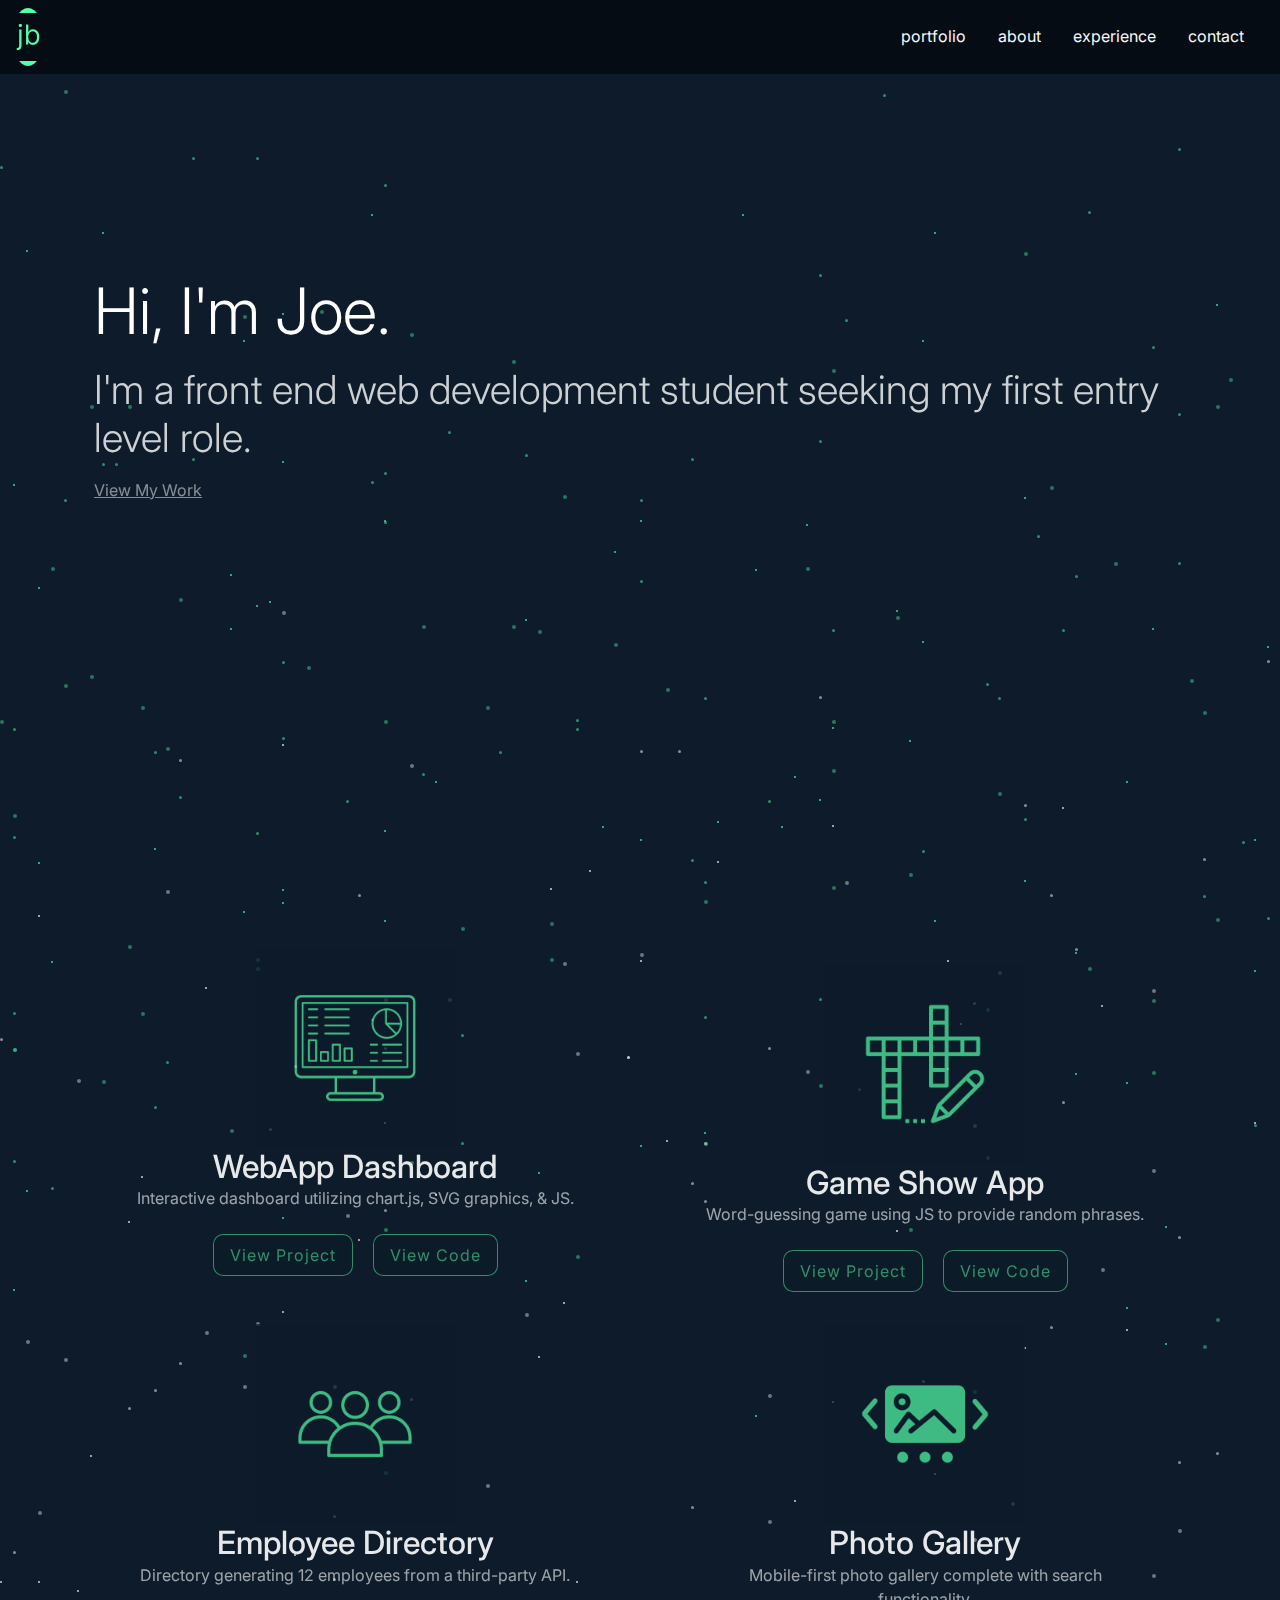
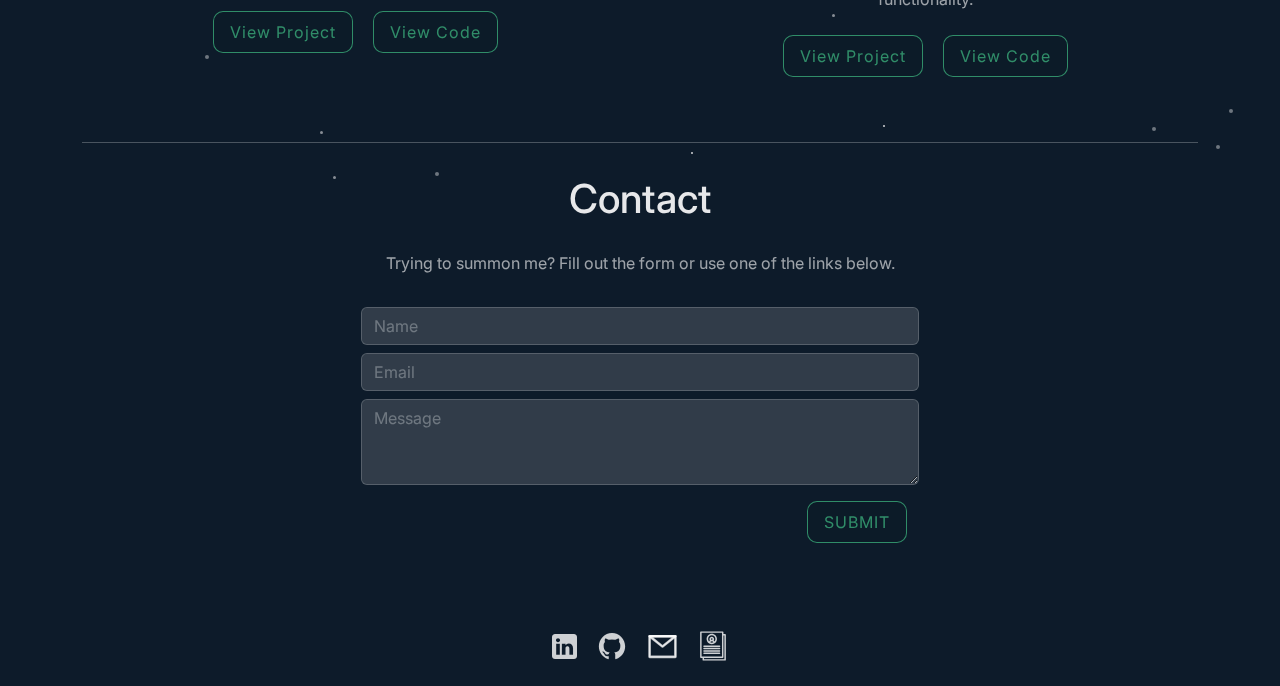
==== commit c051a8cd: "fixed margin on project 2" ====
--- a/index.html
+++ b/index.html
@@ -63,7 +63,7 @@
 
        <div id="portfolio" class="row text-center mb-5">
         <div id="projectone" class="col-12 col-md-6 mb-3">
-          <div class="card w-100 h-50">
+          <div class="w-100 h-50">
             <div class="card-body">
               <a href="https://joseph-brannen.github.io/fewd-unit-7-project/" target="_blank">
                 <img src="icons/dashboard.png" class="img-fluid" id="image-one" alt="web dashboard">
@@ -79,8 +79,8 @@
             </div>
           </div>
         </div>
-        <div id="projecttwo" class="col-12 col-md-6 mb-3">
-          <div class="card w-100 h-50">
+        <div id="projecttwo" class="col-12 col-md-6 mb-3 mt-3">
+          <div class="w-100 h-50">
             <div class="card-body">
               <a href="https://joseph-brannen.github.io/fewd-unit-6-project/" target="_blank">
                 <img src="icons/word.png" class="img-fluid" id="image-two" alt="crossword puzzle">
@@ -96,8 +96,8 @@
             </div>
           </div>
         </div>
-        <div id="projectthree" class="col-12 col-md-6 mb-3">
-          <div class="card w-100 h-50">
+        <div id="projectthree" class="col-12 col-md-6 mb-3 mt-3">
+          <div class="w-100 h-50">
             <div class="card-body">
               <a href="https://joseph-brannen.github.io/fewd-unit-8-project/" target="_blank">
                 <img src="icons/directory.png" class="img-fluid" id="image-three" alt="employees">
@@ -113,8 +113,8 @@
             </div>
           </div>
         </div>
-        <div id="projectfour" class="col-12 col-md-6 mb-3">
-          <div class="card w-100 h-50">
+        <div id="projectfour" class="col-12 col-md-6 mb-3 mt-3">
+          <div class="w-100 h-50">
             <div class="card-body">
               <a href="https://joseph-brannen.github.io/fewd-unit-5-project/" target="_blank">
                 <img src="icons/gallery.png" class="img-fluid" id="image-four" alt="photo gallery">
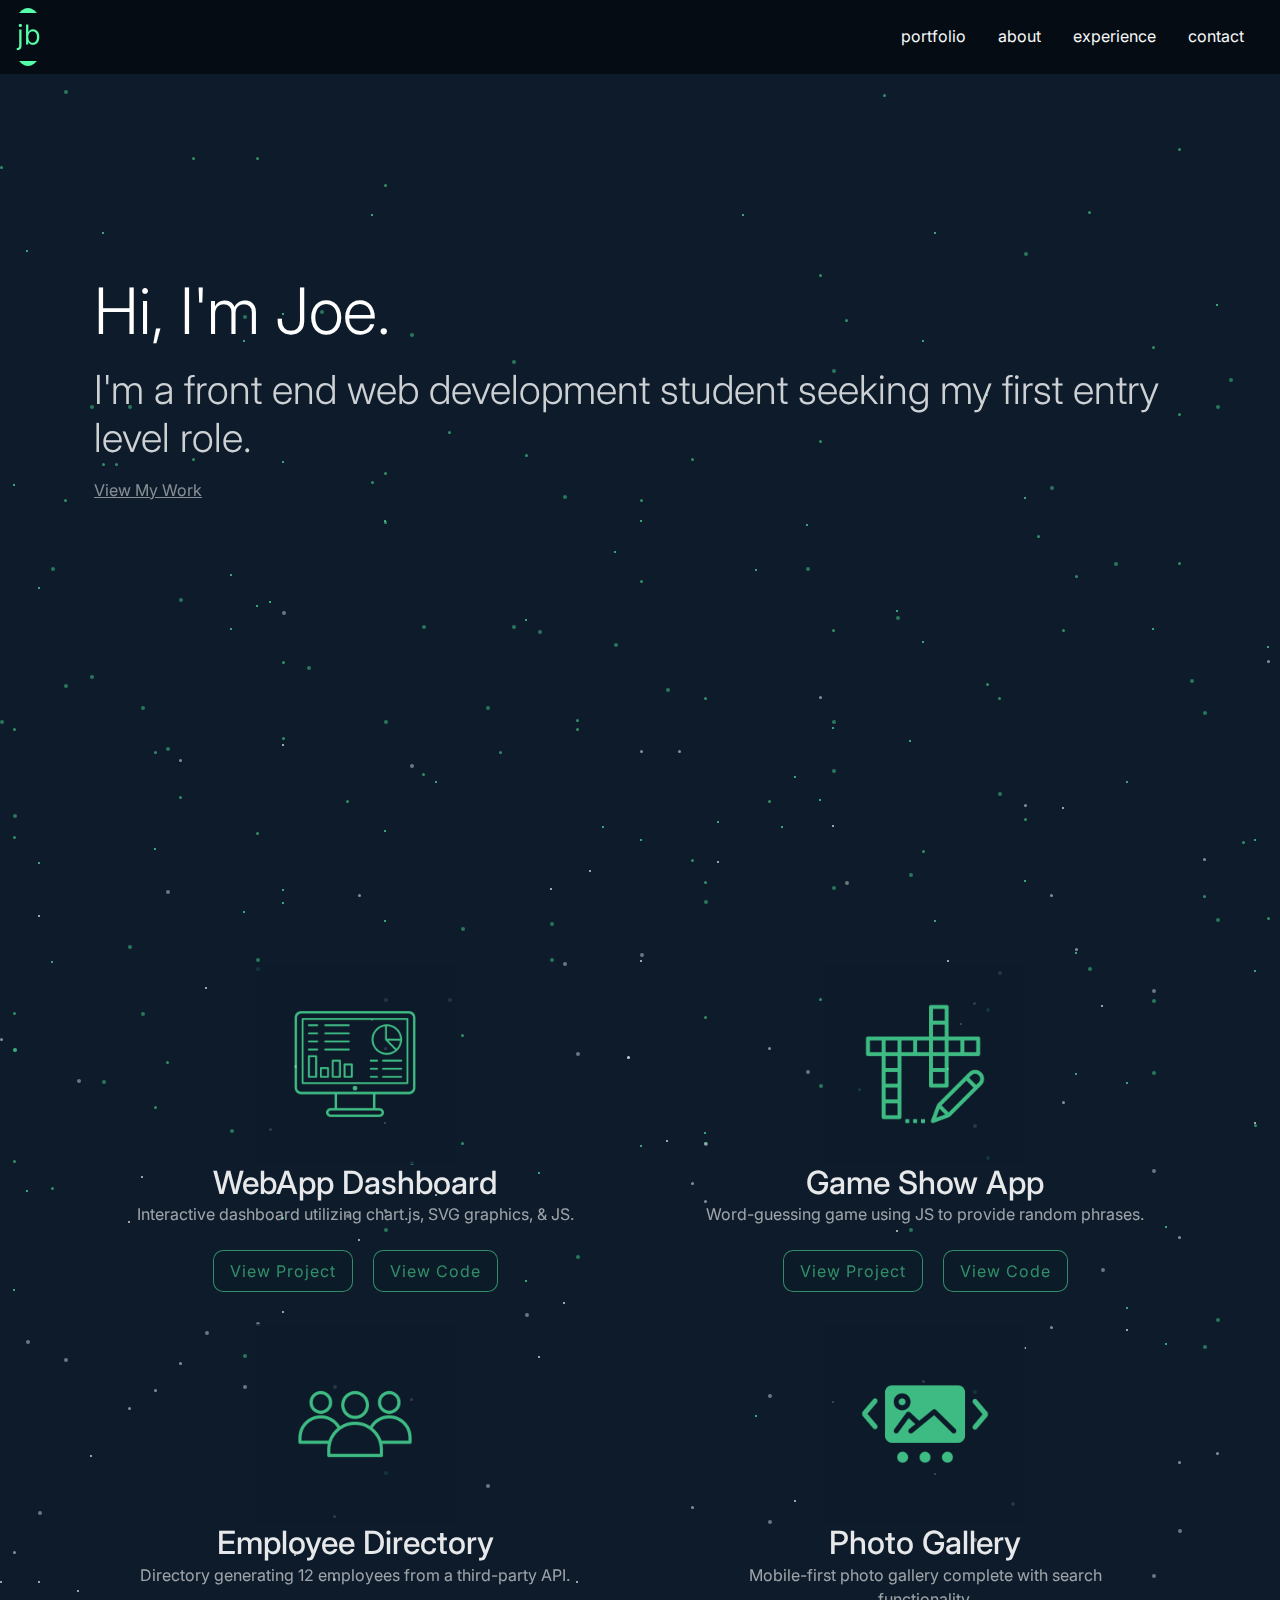
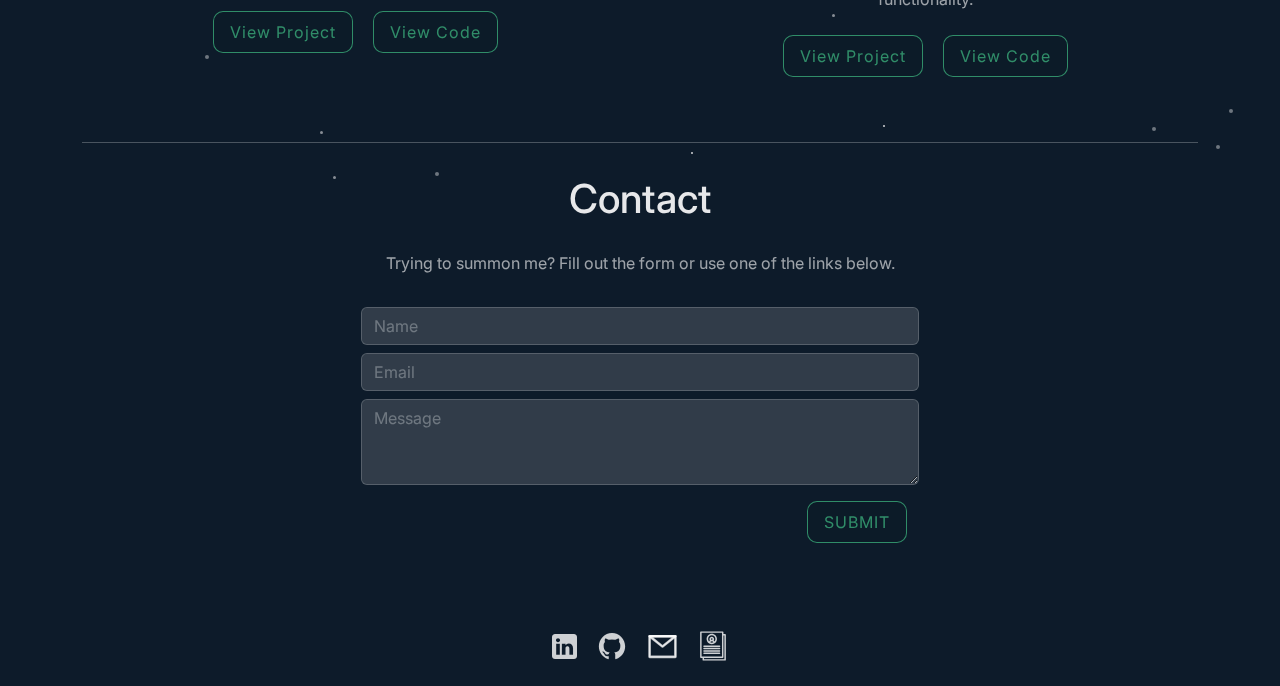
==== commit 18d00d03: "fix margin on project one" ====
--- a/index.html
+++ b/index.html
@@ -62,7 +62,7 @@
        </div>
 
        <div id="portfolio" class="row text-center mb-5">
-        <div id="projectone" class="col-12 col-md-6 mb-3">
+        <div id="projectone" class="col-12 col-md-6 mb-3 mt-3">
           <div class="w-100 h-50">
             <div class="card-body">
               <a href="https://joseph-brannen.github.io/fewd-unit-7-project/" target="_blank">
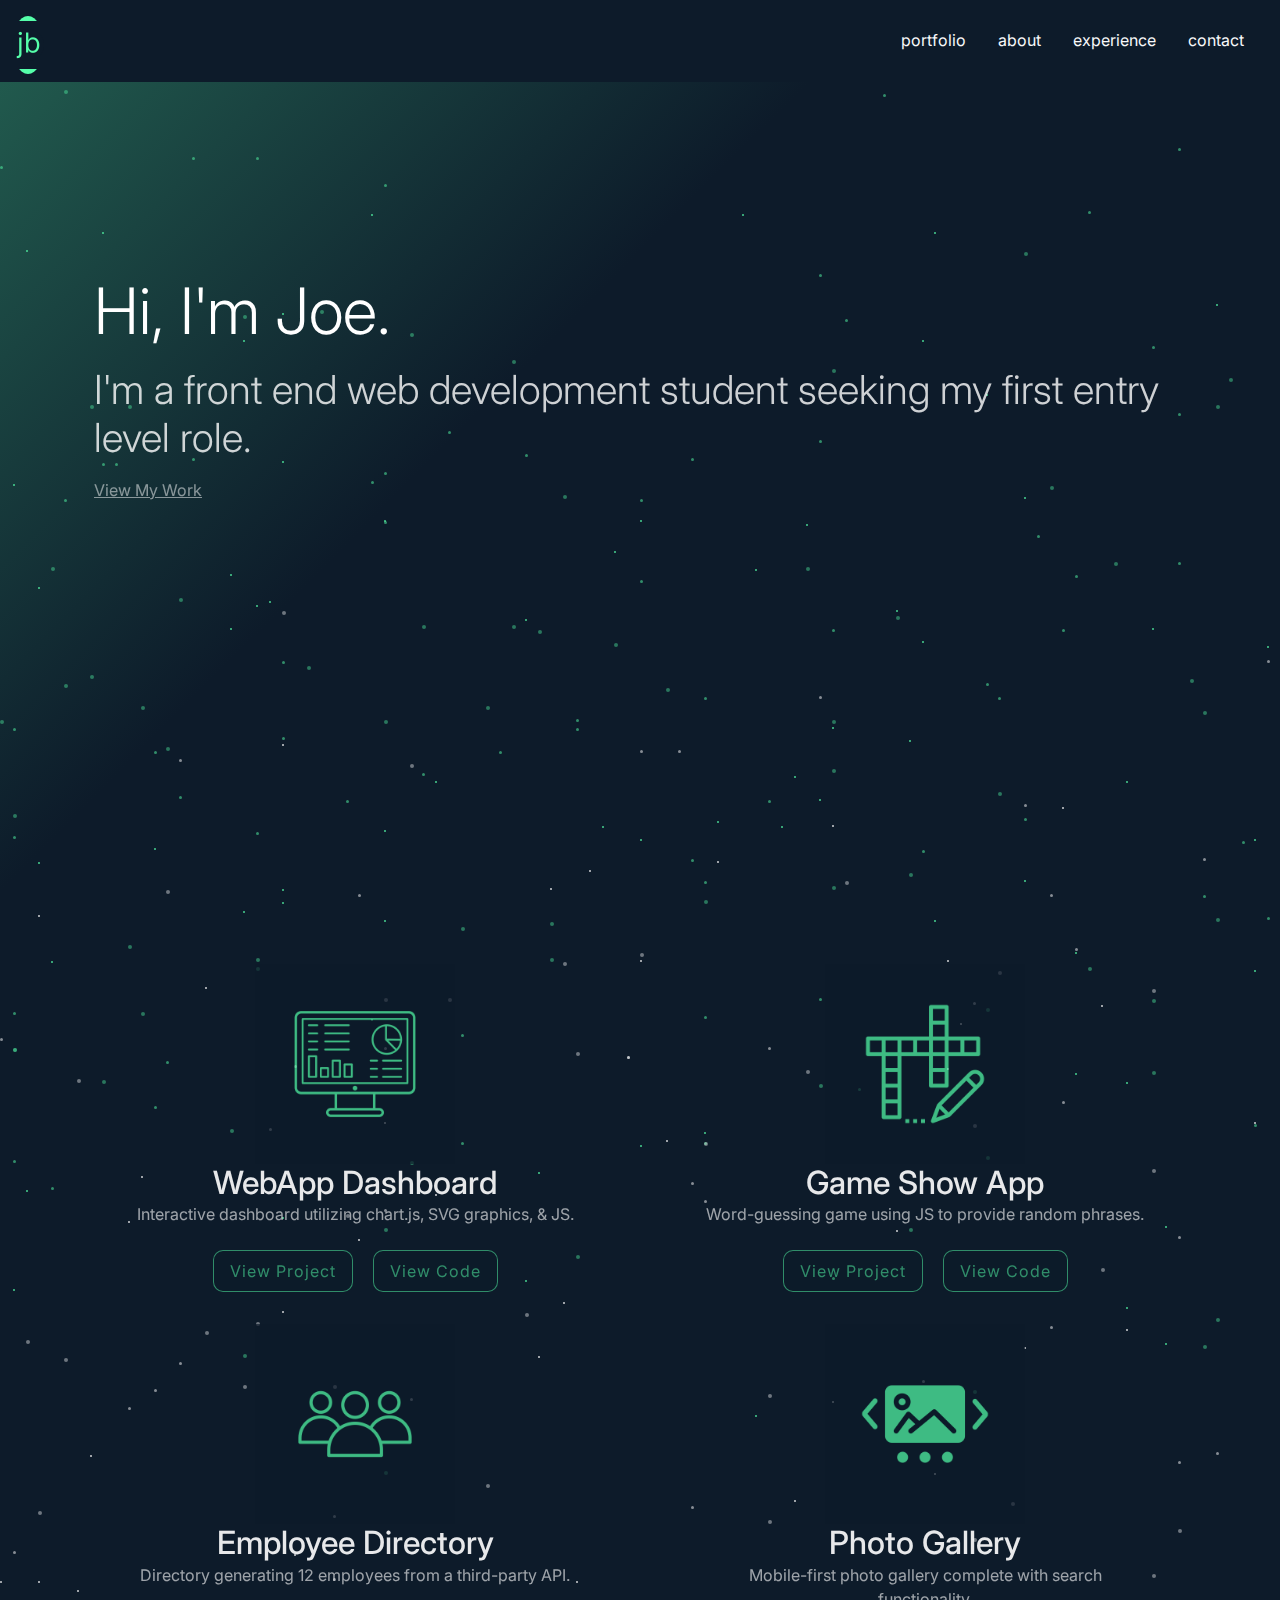
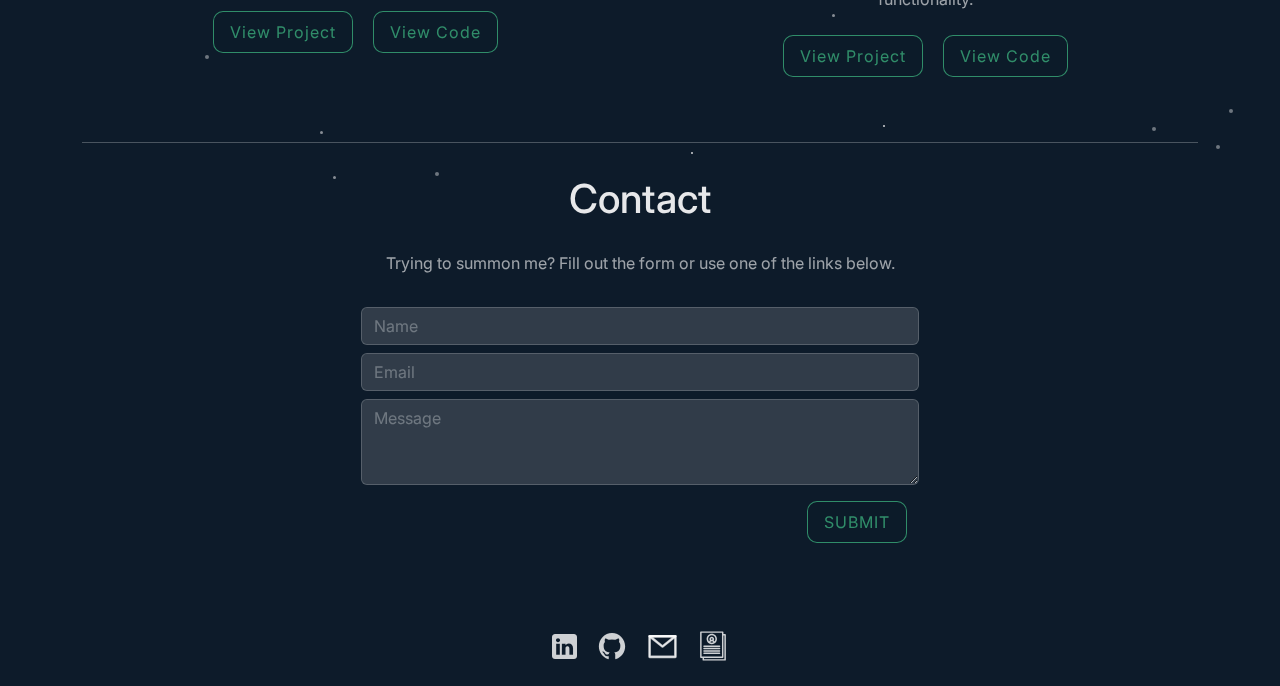
==== commit 66ad8f53: "Add mobile particles" ====
--- a/index.html
+++ b/index.html
@@ -26,7 +26,7 @@
     <header class="mb-5 container-fluid">
         <nav class="navbar fixed-top navbar-expand-lg navbar-dark">
             <div class="container-fluid">
-                <a id="logo" class="navbar-brand text-light" href="#"><img class="navbar" src="logo/favicon-32x32.png" alt="logo"></a>
+                <a id="logo" class="navbar-brand text-light" href="#"><img class="navbar" src="favicon_io/favicon-32x32.png" alt="logo"></a>
                 <button class="navbar-toggler" type="button" data-bs-toggle="collapse" data-bs-target="#navbarSupportedContent" aria-controls="navbarSupportedContent" aria-label="Toggle navigation">
                     <span class="navbar-toggler-icon"></span>
                 </button>
@@ -382,46 +382,6 @@
       
 
       <!--
-      <div class="particle big"></div>
-      <div class="particle medium"></div>
-      <div class="particle small"></div>
-      <div class="particle big"></div>
-      <div class="particle medium"></div>
-      <div class="particle small"></div>
-      <div class="particle big"></div>
-      <div class="particle medium"></div>
-      <div class="particle small"></div>
-      <div class="particle big"></div>
-      <div class="particle medium"></div>
-      <div class="particle small"></div>
-      <div class="particle big"></div>
-      <div class="particle medium"></div>
-      <div class="particle small"></div>
-      <div class="particle big"></div>
-      <div class="particle medium"></div>
-      <div class="particle small"></div>
-      <div class="particle big"></div>
-      <div class="particle medium"></div>
-      <div class="particle small"></div>
-      <div class="particle big"></div>
-      <div class="particle medium"></div>
-      <div class="particle small"></div>
-      <div class="particle big"></div>
-      <div class="particle medium"></div>
-      <div class="particle small"></div>
-      <div class="particle big"></div>
-      <div class="particle medium"></div>
-      <div class="particle small"></div>
-      <div class="particle big"></div>
-      <div class="particle medium"></div>
-      <div class="particle small"></div>
-      <div class="particle big"></div>
-      <div class="particle medium"></div>
-      <div class="particle small"></div>
-      <div class="particle big"></div>
-      <div class="particle medium"></div>
-      <div class="particle small"></div>
-      <div class="particle big"></div>
       <div class="particle medium"></div>
       <div class="particle small"></div>
       <div class="particle big"></div>
@@ -601,6 +561,65 @@
       <div class="speck speck-medium"></div>
       <div class="speck speck-small"></div>
       <div class="speck speck-big"></div>
+
+
+
+
+
+
+
+
+
+
+
+
+
+
+
+
+      <!--<div class="particle big clear"></div>-->
+      <div class="particle medium clear"></div>
+      <div class="particle small clear"></div>
+      <div class="particle big clear"></div>
+      <div class="particle medium clear"></div>
+      <!--<div class="particle small clear"></div>-->
+      <div class="particle big clear"></div>
+      <!--<div class="particle medium clear"></div>-->
+      <div class="particle small clear"></div>
+      <div class="particle big clear"></div>
+
+      <div class="particle medium clear"></div>
+      <!--<div class="particle small clear"></div>-->
+      <div class="particle big clear"></div>
+      <div class="particle medium clear"></div>
+      <div class="particle small clear"></div>
+      <!--<div class="particle big clear"></div>-->
+      <!--<div class="particle medium clear"></div>-->
+      <div class="particle small clear"></div>
+      <div class="particle big clear"></div>
+      <div class="particle medium clear"></div>
+
+      <div class="particle small clear"></div>
+      <div class="particle big clear"></div>
+      <!--<div class="particle medium clear"></div>-->
+      <div class="particle small clear"></div>
+      <div class="particle big clear"></div>
+      <div class="particle medium clear"></div>
+      <div class="particle small clear"></div>
+      <!--<div class="particle big clear"></div>-->
+      <div class="particle medium clear"></div>
+      <div class="particle small clear"></div>
+
+      <div class="particle big clear"></div>
+      <div class="particle medium clear"></div>
+      <div class="particle small clear"></div>
+      <!--<div class="particle big clear"></div>-->
+      <div class="particle medium clear"></div>
+      <div class="particle small clear"></div>
+      <div class="particle big clear"></div>
+      <div class="particle medium clear"></div>
+      <!--<div class="particle small clear"></div>-->
+      <div class="particle big clear"></div>
     </div>
 
 
--- a/styles.css
+++ b/styles.css
@@ -2,24 +2,53 @@
     scroll-padding-top: 3rem;
 }
 
+/*
 body {
-    background-color: #0d1b2a; 
+    background-color: #0d1b2a;
+    font-family: "Inter", sans-serif; 
+}
+*/
+
+
+body {
+    background: linear-gradient(-45deg, rgba(13, 27, 42, 1) 75%, rgba(85, 255, 170, .3));
+    background-color: #0d1b2a;
     font-family: "Inter", sans-serif;
 }
+
+
+/*
+body {
+    background: linear-gradient(-45deg, rgba(13, 27, 42, 1) 60%, rgba(13, 27, 42, .8) 85%, rgba(13, 27, 42, .6));
+    font-family: "Inter", sans-serif;
+}
+*/
+
 
 
 
 #logo {
     background-color: #5fa;
     border-radius: 50%;
-}
-
+    margin-top: .5rem;
+}
+
+/*
 .navbar {
     background-color: #050c13;
 }
 
 .offcanvas-end {
     background-color: #1b263b;
+}
+*/
+
+.navbar {
+    background-color: rgba(13, 27, 42, 1);
+}
+
+.offcanvas-end {
+    background-color: rgba(13, 27, 42, 1);
 }
 
 
@@ -63,7 +92,7 @@
 
 
 .card {
-    background-color: rgba(13, 27, 33, .1);
+    background-color: rgba(13, 27, 42, .1);
     color: white;
     height: 40vh;
     width: 40vw;
@@ -154,7 +183,7 @@
 #submitbtn {
     height: fit-content;
     width: fit-content;
-    background-color: rgba(13, 27, 33, .1);
+    background-color: rgba(13, 27, 42, .1);
     padding: .5rem 1rem;
     border: 1px solid rgba(85, 255, 170, .5);
     border-radius: 10px;
@@ -202,6 +231,7 @@
 }
 
 .particle-container {
+    /*display: none;*/
     width: 100%;
     height: 100%;
     z-index: 1;
@@ -210,6 +240,7 @@
 
 
 .particle {
+    display: none;
     position: relative;
     border-radius: 50%;
 }
@@ -238,6 +269,7 @@
 
 
 .speck {
+    display: none;
     position: relative;
     border-radius: 50%;
 }
@@ -262,6 +294,32 @@
 
 
 
+.clear {
+    display: block;
+}
+
+
+
+
+
+/* PARTICLES */
+@media (min-width: 768px) {
+
+
+
+.particle-container,
+.particle,
+.speck {
+    display: block;
+}
+
+.clear {
+    display: none;
+    opacity: 0;
+}
+
+
+
 .particle-container .particle:nth-child(1) {
     top: 10%;
     left: 5%;
@@ -271,7 +329,7 @@
 .particle-container .particle:nth-child(2) {
     top: 17%;
     left: 15%;
-    animation: 491s linear infinite alternate motion1;
+    animation: 391s linear infinite alternate motion1;
 }
 
 .particle-container .particle:nth-child(3) {
@@ -289,13 +347,13 @@
 .particle-container .particle:nth-child(5) {
     top: 49%;
     left: 41%;
-    animation: 600s linear infinite alternate motion1;
+    animation: 400s linear infinite alternate motion1;
 }
 
 .particle-container .particle:nth-child(6) {
     top: 56%;
     left: 50%;
-    animation: 403s linear infinite alternate motion1;
+    animation: 303s linear infinite alternate motion1;
 }
 
 .particle-container .particle:nth-child(7) {
@@ -327,13 +385,13 @@
         transform: translate(0);
     }
     20% {
-        transform: translate(0vw, -30vh);
+        transform: translate(60vw, -30vh);
     }
     40% {
         transform: translate(-80vw, 30vh);
     }
     60% {
-        transform: translate(0vw, -64vh);
+        transform: translate(40vw, -64vh);
     }
     80% {
         transform: translate(-20vw, 52vh);
@@ -346,13 +404,13 @@
 .particle-container .particle:nth-child(11) {
     top: 13%;
     left: 92%;
-    animation: 643s linear infinite alternate motion2;
+    animation: 443s linear infinite alternate motion2;
 }
 
 .particle-container .particle:nth-child(12) {
     top: 22%;
     left: 8%;
-    animation: 405s linear infinite alternate motion2;
+    animation: 305s linear infinite alternate motion2;
 }
 
 .particle-container .particle:nth-child(13) {
@@ -370,7 +428,7 @@
 .particle-container .particle:nth-child(15) {
     top: 53%;
     left: 30%;
-    animation: 400s linear infinite alternate motion2;
+    animation: 300s linear infinite alternate motion2;
 }
 
 .particle-container .particle:nth-child(16) {
@@ -388,7 +446,7 @@
 .particle-container .particle:nth-child(18) {
     top: 86%;
     left: 61%;
-    animation: 602s linear infinite alternate motion2;
+    animation: 402s linear infinite alternate motion2;
 }
 
 .particle-container .particle:nth-child(19) {
@@ -400,7 +458,7 @@
 .particle-container .particle:nth-child(20) {
     top: 0%;
     left: 82%;
-    animation: 615s linear infinite alternate motion2;
+    animation: 415s linear infinite alternate motion2;
 }
 
 @keyframes motion2 {
@@ -433,13 +491,13 @@
 .particle-container .particle:nth-child(22) {
     top: 38%;
     left: 95%;
-    animation: 417s linear infinite alternate motion3;
+    animation: 317s linear infinite alternate motion3;
 }
 
 .particle-container .particle:nth-child(23) {
     top: 44%;
     left: 8%;
-    animation: 629s linear infinite alternate motion3;
+    animation: 429s linear infinite alternate motion3;
 }
 
 .particle-container .particle:nth-child(24) {
@@ -463,7 +521,7 @@
 .particle-container .particle:nth-child(27) {
     top: 83%;
     left: 47%;
-    animation: 461s linear infinite alternate motion3;
+    animation: 361s linear infinite alternate motion3;
 }
 
 .particle-container .particle:nth-child(28) {
@@ -489,13 +547,13 @@
         transform: translate(0);
     }
     20% {
-        transform: translate(0vw, -14vh);
+        transform: translate(70vw, -14vh);
     }
     40% {
         transform: translate(-72vw, 44vh);
     }
     60% {
-        transform: translate(0vw, -87vh);
+        transform: translate(10vw, -87vh);
     }
     80% {
         transform: translate(-8vw, 59vh);
@@ -508,19 +566,19 @@
 .particle-container .particle:nth-child(31) {
     top: 32%;
     left: 96%;
-    animation: 646s linear infinite alternate motion4;
+    animation: 446s linear infinite alternate motion4;
 }
 
 .particle-container .particle:nth-child(32) {
     top: 41%;
     left: 9%;
-    animation: 423s linear infinite alternate motion4;
+    animation: 323s linear infinite alternate motion4;
 }
 
 .particle-container .particle:nth-child(33) {
     top: 59%;
     left: 18%;
-    animation: 634s linear infinite alternate motion4;
+    animation: 434s linear infinite alternate motion4;
 }
 
 .particle-container .particle:nth-child(34) {
@@ -532,13 +590,13 @@
 .particle-container .particle:nth-child(35) {
     top: 72%;
     left: 12%;
-    animation: 420s linear infinite alternate motion4;
+    animation: 320s linear infinite alternate motion4;
 }
 
 .particle-container .particle:nth-child(36) {
     top: 87%;
     left: 22%;
-    animation: 633s linear infinite alternate motion4;
+    animation: 433s linear infinite alternate motion4;
 }
 
 .particle-container .particle:nth-child(37) {
@@ -589,7 +647,7 @@
 .particle-container .particle:nth-child(41) {
     top: 46%;
     left: 81%;
-    animation: 472s linear infinite alternate motion5;
+    animation: 372s linear infinite alternate motion5;
 }
 
 .particle-container .particle:nth-child(42) {
@@ -607,19 +665,19 @@
 .particle-container .particle:nth-child(44) {
     top: 79%;
     left: 97%;
-    animation: 611s linear infinite alternate motion5;
+    animation: 411s linear infinite alternate motion5;
 }
 
 .particle-container .particle:nth-child(45) {
     top: 81%;
     left: 3%;
-    animation: 433s linear infinite alternate motion5;
+    animation: 333s linear infinite alternate motion5;
 }
 
 .particle-container .particle:nth-child(46) {
     top: 90%;
     left: 10%;
-    animation: 648s linear infinite alternate motion5;
+    animation: 448s linear infinite alternate motion5;
 }
 
 .particle-container .particle:nth-child(47) {
@@ -651,7 +709,7 @@
         transform: translate(0);
     }
     20% {
-        transform: translate(57vw, 0vh);
+        transform: translate(57vw, -42vh);
     }
     40% {
         transform: translate(-100vw, 25vh);
@@ -660,7 +718,7 @@
         transform: translate(33vw, -50vh);
     }
     80% {
-        transform: translate(-20vw, 0vh);
+        transform: translate(-20vw, 90vh);
     }
     100% {
         transform: translate(60vw, -45vh);
@@ -670,7 +728,7 @@
 .particle-container .particle:nth-child(51) {
     top: 51%;
     left: 70%;
-    animation: 688s linear infinite alternate motion6;
+    animation: 488s linear infinite alternate motion6;
 }
 
 .particle-container .particle:nth-child(52) {
@@ -682,7 +740,7 @@
 .particle-container .particle:nth-child(53) {
     top: 71%;
     left: 14%;
-    animation: 455s linear infinite alternate motion6;
+    animation: 355s linear infinite alternate motion6;
 }
 
 .particle-container .particle:nth-child(54) {
@@ -694,7 +752,7 @@
 .particle-container .particle:nth-child(55) {
     top: 93%;
     left: 90%;
-    animation: 645s linear infinite alternate motion6;
+    animation: 445s linear infinite alternate motion6;
 }
 
 .particle-container .particle:nth-child(56) {
@@ -718,13 +776,13 @@
 .particle-container .particle:nth-child(59) {
     top: 33%;
     left: 30%;
-    animation: 477s linear infinite alternate motion6;
+    animation: 377s linear infinite alternate motion6;
 }
 
 .particle-container .particle:nth-child(60) {
     top: 49%;
     left: 41%;
-    animation: 659s linear infinite alternate motion6;
+    animation: 459s linear infinite alternate motion6;
 }
 
 @keyframes motion6 {
@@ -735,7 +793,7 @@
         transform: translate(-44vw, 75vh);
     }
     40% {
-        transform: translate(1vw, -80vh);
+        transform: translate(14vw, -80vh);
     }
     60% {
         transform: translate(-70vw, 22vh);
@@ -757,7 +815,7 @@
 .particle-container .particle:nth-child(62) {
     top: 79%;
     left: 94%;
-    animation: 450s linear infinite alternate motion7;
+    animation: 350s linear infinite alternate motion7;
 }
 
 .particle-container .particle:nth-child(63) {
@@ -787,7 +845,7 @@
 .particle-container .particle:nth-child(67) {
     top: 23%;
     left: 7%;
-    animation: 403s linear infinite alternate motion7;
+    animation: 303s linear infinite alternate motion7;
 }
 
 .particle-container .particle:nth-child(68) {
@@ -805,7 +863,7 @@
 .particle-container .particle:nth-child(70) {
     top: 57%;
     left: 30%;
-    animation: 665s linear infinite alternate motion7;
+    animation: 465s linear infinite alternate motion7;
 }
 
 @keyframes motion7 {
@@ -816,13 +874,13 @@
         transform: translate(73vw, -5vh);
     }
     40% {
-        transform: translate(-65vw, 0vh);
+        transform: translate(-65vw, 37vh);
     }
     60% {
         transform: translate(20vw, -61vh);
     }
     80% {
-        transform: translate(0vw, 96vh);
+        transform: translate(-42vw, 96vh);
     }
     100% {
         transform: translate(71vw, -12vh);
@@ -832,7 +890,7 @@
 .particle-container .particle:nth-child(71) {
     top: 72%;
     left: 54%;
-    animation: 409s linear infinite alternate motion8;
+    animation: 309s linear infinite alternate motion8;
 }
 
 .particle-container .particle:nth-child(72) {
@@ -850,7 +908,7 @@
 .particle-container .particle:nth-child(74) {
     top: 6%;
     left: 64%;
-    animation: 440s linear infinite alternate motion8;
+    animation: 340s linear infinite alternate motion8;
 }
 
 .particle-container .particle:nth-child(75) {
@@ -874,7 +932,7 @@
 .particle-container .particle:nth-child(78) {
     top: 44%;
     left: 90%;
-    animation: 656s linear infinite alternate motion8;
+    animation: 456s linear infinite alternate motion8;
 }
 
 .particle-container .particle:nth-child(79) {
@@ -930,7 +988,7 @@
 .particle-container .particle:nth-child(84) {
     top: 98%;
     left: 55%;
-    animation: 440s linear infinite alternate motion888;
+    animation: 340s linear infinite alternate motion888;
 }
 
 .particle-container .particle:nth-child(85) {
@@ -942,7 +1000,7 @@
 .particle-container .particle:nth-child(86) {
     top: 10%;
     left: 90%;
-    animation: 475s linear infinite alternate motion888;
+    animation: 375s linear infinite alternate motion888;
 }
 
 .particle-container .particle:nth-child(87) {
@@ -954,7 +1012,7 @@
 .particle-container .particle:nth-child(88) {
     top: 34%;
     left: 4%;
-    animation: 670s linear infinite alternate motion888;
+    animation: 470s linear infinite alternate motion888;
 }
 
 .particle-container .particle:nth-child(89) {
@@ -966,7 +1024,7 @@
 .particle-container .particle:nth-child(90) {
     top: 57%;
     left: 34%;
-    animation: 672s linear infinite alternate motion888;
+    animation: 472s linear infinite alternate motion888;
 }
 
 @keyframes motion888 {
@@ -974,16 +1032,16 @@
         transform: translate(0);
     }
     20% {
-        transform: translate(13vw, 0vh);
+        transform: translate(13vw, -56vh);
     }
     40% {
         transform: translate(-5vw, 65vh);
     }
     60% {
-        transform: translate(82vw, 0vh);
-    }
-    80% {
-        transform: translate(0vw, 46vh);
+        transform: translate(82vw, -32vh);
+    }
+    80% {
+        transform: translate(-55vw, 46vh);
     }
     100% {
         transform: translate(32vw, -52vh);
@@ -994,13 +1052,13 @@
 .particle-container .particle:nth-child(91) {
     top: 99%;
     left: 32%;
-    animation: 620s linear infinite alternate motion10;
+    animation: 420s linear infinite alternate motion10;
 }
 
 .particle-container .particle:nth-child(92) {
     top: 5%;
     left: 66%;
-    animation: 481s linear infinite alternate motion10;
+    animation: 381s linear infinite alternate motion10;
 }
 
 .particle-container .particle:nth-child(93) {
@@ -1018,7 +1076,7 @@
 .particle-container .particle:nth-child(95) {
     top: 33%;
     left: 50%;
-    animation: 482s linear infinite alternate motion10;
+    animation: 382s linear infinite alternate motion10;
 }
 
 .particle-container .particle:nth-child(96) {
@@ -1036,7 +1094,7 @@
 .particle-container .particle:nth-child(98) {
     top: 62%;
     left: 72%;
-    animation: 685s linear infinite alternate motion10;
+    animation: 485s linear infinite alternate motion10;
 }
 
 .particle-container .particle:nth-child(99) {
@@ -1075,13 +1133,13 @@
 .particle-container .particle:nth-child(101) {
     top: 1%;
     left: 25%;
-    animation: 636s linear infinite alternate motion11;
+    animation: 436s linear infinite alternate motion11;
 }
 
 .particle-container .particle:nth-child(102) {
     top: 17%;
     left: 54%;
-    animation: 495s linear infinite alternate motion11;
+    animation: 395s linear infinite alternate motion11;
 }
 
 .particle-container .particle:nth-child(103) {
@@ -1099,7 +1157,7 @@
 .particle-container .particle:nth-child(105) {
     top: 45%;
     left: 45%;
-    animation: 491s linear infinite alternate motion11;
+    animation: 391s linear infinite alternate motion11;
 }
 
 .particle-container .particle:nth-child(106) {
@@ -1117,7 +1175,7 @@
 .particle-container .particle:nth-child(108) {
     top: 75%;
     left: 64%;
-    animation: 698s linear infinite alternate motion11;
+    animation: 498s linear infinite alternate motion11;
 }
 
 .particle-container .particle:nth-child(109) {
@@ -1129,7 +1187,7 @@
 .particle-container .particle:nth-child(110) {
     top: 100%;
     left: 100%;
-    animation: 600s linear infinite alternate motion11;
+    animation: 400s linear infinite alternate motion11;
 }
 
 @keyframes motion11 {
@@ -1168,7 +1226,7 @@
 .particle-container .particle:nth-child(113) {
     top: 39%;
     left: 52%;
-    animation: 611s linear infinite alternate motion12;
+    animation: 411s linear infinite alternate motion12;
 }
 
 .particle-container .particle:nth-child(114) {
@@ -1180,7 +1238,7 @@
 .particle-container .particle:nth-child(115) {
     top: 54%;
     left: 30%;
-    animation: 605s linear infinite alternate motion12;
+    animation: 405s linear infinite alternate motion12;
 }
 
 .particle-container .particle:nth-child(116) {
@@ -1192,13 +1250,13 @@
 .particle-container .particle:nth-child(117) {
     top: 74%;
     left: 55%;
-    animation: 455s linear infinite alternate motion12;
+    animation: 355s linear infinite alternate motion12;
 }
 
 .particle-container .particle:nth-child(118) {
     top: 88%;
     left: 50%;
-    animation: 402s linear infinite alternate motion12;
+    animation: 302s linear infinite alternate motion12;
 }
 
 .particle-container .particle:nth-child(119) {
@@ -1210,7 +1268,7 @@
 .particle-container .particle:nth-child(120) {
     top: 6%;
     left: 92%;
-    animation: 609s linear infinite alternate motion12;
+    animation: 409s linear infinite alternate motion12;
 }
 
 @keyframes motion12 {
@@ -1221,16 +1279,16 @@
         transform: translate(-30vw, 85vh);
     }
     40% {
-        transform: translate(40vw, 0vh);
-    }
-    60% {
-        transform: translate(-50vw, 2vh);
-    }
-    80% {
-        transform: translate(99vw, -1vh);
-    }
-    100% {
-        transform: translate(0vw, 50vh);
+        transform: translate(40vw, -50vh);
+    }
+    60% {
+        transform: translate(-50vw, 22vh);
+    }
+    80% {
+        transform: translate(99vw, -17vh);
+    }
+    100% {
+        transform: translate(-49vw, 50vh);
     }
 }
 
@@ -1249,7 +1307,7 @@
 .particle-container .particle:nth-child(123) {
     top: 40%;
     left: 45%;
-    animation: 422s linear infinite alternate motion13;
+    animation: 322s linear infinite alternate motion13;
 }
 
 .particle-container .particle:nth-child(124) {
@@ -1261,19 +1319,19 @@
 .particle-container .particle:nth-child(125) {
     top: 65%;
     left: 20%;
-    animation: 611s linear infinite alternate motion13;
+    animation: 411s linear infinite alternate motion13;
 }
 
 .particle-container .particle:nth-child(126) {
     top: 73%;
     left: 36%;
-    animation: 411s linear infinite alternate motion13;
+    animation: 311s linear infinite alternate motion13;
 }
 
 .particle-container .particle:nth-child(127) {
     top: 88%;
     left: 42%;
-    animation: 665s linear infinite alternate motion13;
+    animation: 465s linear infinite alternate motion13;
 }
 
 .particle-container .particle:nth-child(128) {
@@ -1291,7 +1349,7 @@
 .particle-container .particle:nth-child(130) {
     top: 12%;
     left: 80%;
-    animation: 619s linear infinite alternate motion13;
+    animation: 419s linear infinite alternate motion13;
 }
 
 @keyframes motion13 {
@@ -1302,7 +1360,7 @@
         transform: translate(52vw, -15vh);
     }
     40% {
-        transform: translate(-62vw, 9vh);
+        transform: translate(-62vw, 19vh);
     }
     60% {
         transform: translate(37vw, -99vh);
@@ -1318,7 +1376,7 @@
 .particle-container .particle:nth-child(131) {
     top: 32%;
     left: 93%;
-    animation: 460s linear infinite alternate motion14;
+    animation: 360s linear infinite alternate motion14;
 }
 
 .particle-container .particle:nth-child(132) {
@@ -1336,19 +1394,19 @@
 .particle-container .particle:nth-child(134) {
     top: 46%;
     left: 1%;
-    animation: 601s linear infinite alternate motion14;
+    animation: 401s linear infinite alternate motion14;
 }
 
 .particle-container .particle:nth-child(135) {
     top: 73%;
     left: 13%;
-    animation: 429s linear infinite alternate motion14;
+    animation: 329s linear infinite alternate motion14;
 }
 
 .particle-container .particle:nth-child(136) {
     top: 68%;
     left: 29%;
-    animation: 624s linear infinite alternate motion14;
+    animation: 424s linear infinite alternate motion14;
 }
 
 .particle-container .particle:nth-child(137) {
@@ -1372,7 +1430,7 @@
 .particle-container .particle:nth-child(140) {
     top: 22%;
     left: 70%;
-    animation: 621s linear infinite alternate motion14;
+    animation: 421s linear infinite alternate motion14;
 }
 
 @keyframes motion14 {
@@ -1380,32 +1438,32 @@
         transform: translate(0);
     }
     20% {
-        transform: translate(-1vw, 95vh);
+        transform: translate(-18vw, 95vh);
     }
     40% {
         transform: translate(19vw, -52vh);
     }
     60% {
-        transform: translate(-75vw, 0vh);
+        transform: translate(-75vw, 26vh);
     }
     80% {
         transform: translate(92vw, -38vh);
     }
     100% {
-        transform: translate(0vw, 78vh);
+        transform: translate(-35vw, 78vh);
     }
 }
 
 .particle-container .particle:nth-child(141) {
     top: 44%;
     left: 80%;
-    animation: 671s linear infinite alternate motion15;
+    animation: 471s linear infinite alternate motion15;
 }
 
 .particle-container .particle:nth-child(142) {
     top: 54%;
     left: 19%;
-    animation: 438s linear infinite alternate motion15;
+    animation: 338s linear infinite alternate motion15;
 }
 
 .particle-container .particle:nth-child(143) {
@@ -1429,13 +1487,13 @@
 .particle-container .particle:nth-child(146) {
     top: 77%;
     left: 18%;
-    animation: 632s linear infinite alternate motion15;
+    animation: 432s linear infinite alternate motion15;
 }
 
 .particle-container .particle:nth-child(147) {
     top: 9%;
     left: 30%;
-    animation: 478s linear infinite alternate motion15;
+    animation: 378s linear infinite alternate motion15;
 }
 
 .particle-container .particle:nth-child(148) {
@@ -1453,7 +1511,7 @@
 .particle-container .particle:nth-child(150) {
     top: 39%;
     left: 60%;
-    animation: 635s linear infinite alternate motion15;
+    animation: 435s linear infinite alternate motion15;
 }
 
 @keyframes motion15 {
@@ -1473,14 +1531,14 @@
         transform: translate(-29vw, 70vh);
     }
     100% {
-        transform: translate(67vw, -4vh);
+        transform: translate(67vw, -44vh);
     }
 }
 
 .particle-container .particle:nth-child(151) {
     top: 52%;
     left: 73%;
-    animation: 485s linear infinite alternate motion16;
+    animation: 385s linear infinite alternate motion16;
 }
 
 .particle-container .particle:nth-child(152) {
@@ -1504,13 +1562,13 @@
 .particle-container .particle:nth-child(155) {
     top: 95%;
     left: 95%;
-    animation: 441s linear infinite alternate motion16;
+    animation: 341s linear infinite alternate motion16;
 }
 
 .particle-container .particle:nth-child(156) {
     top: 80%;
     left: 4%;
-    animation: 641s linear infinite alternate motion16;
+    animation: 441s linear infinite alternate motion16;
 }
 
 .particle-container .particle:nth-child(157) {
@@ -1528,13 +1586,13 @@
 .particle-container .particle:nth-child(159) {
     top: 33%;
     left: 33%;
-    animation: 677s linear infinite alternate motion16;
+    animation: 477s linear infinite alternate motion16;
 }
 
 .particle-container .particle:nth-child(160) {
     top: 40%;
     left: 50%;
-    animation: 640s linear infinite alternate motion16;
+    animation: 440s linear infinite alternate motion16;
 }
 
 @keyframes motion16 {
@@ -1542,7 +1600,7 @@
         transform: translate(0);
     }
     20% {
-        transform: translate(-11vw, 0vh);
+        transform: translate(-19vw, 60vh);
     }
     40% {
         transform: translate(27vw, -78vh);
@@ -1551,7 +1609,7 @@
         transform: translate(-54vw, 22vh);
     }
     80% {
-        transform: translate(0vw, -12vh);
+        transform: translate(70vw, -12vh);
     }
     100% {
         transform: translate(-13vw, 90vh);
@@ -1567,7 +1625,7 @@
 .particle-container .particle:nth-child(162) {
     top: 71%;
     left: 98%;
-    animation: 450s linear infinite alternate motion17;
+    animation: 350s linear infinite alternate motion17;
 }
 
 .particle-container .particle:nth-child(163) {
@@ -1579,7 +1637,7 @@
 .particle-container .particle:nth-child(164) {
     top: 74%;
     left: 77%;
-    animation: 636s linear infinite alternate motion17;
+    animation: 436s linear infinite alternate motion17;
 }
 
 .particle-container .particle:nth-child(165) {
@@ -1603,13 +1661,13 @@
 .particle-container .particle:nth-child(168) {
     top: 25%;
     left: 1%;
-    animation: 458s linear infinite alternate motion17;
+    animation: 358s linear infinite alternate motion17;
 }
 
 .particle-container .particle:nth-child(169) {
     top: 44%;
     left: 22%;
-    animation: 688s linear infinite alternate motion17;
+    animation: 488s linear infinite alternate motion17;
 }
 
 .particle-container .particle:nth-child(170) {
@@ -1632,7 +1690,7 @@
         transform: translate(22vw, -51vh);
     }
     80% {
-        transform: translate(-3vw, 55vh);
+        transform: translate(-33vw, 55vh);
     }
     100% {
         transform: translate(83vw, -47vh);
@@ -1660,13 +1718,13 @@
 .particle-container .particle:nth-child(174) {
     top: 84%;
     left: 65%;
-    animation: 648s linear infinite alternate motion18;
+    animation: 448s linear infinite alternate motion18;
 }
 
 .particle-container .particle:nth-child(175) {
     top: 13%;
     left: 72%;
-    animation: 660s linear infinite alternate motion18;
+    animation: 460s linear infinite alternate motion18;
 }
 
 .particle-container .particle:nth-child(176) {
@@ -1678,7 +1736,7 @@
 .particle-container .particle:nth-child(177) {
     top: 34%;
     left: 1%;
-    animation: 408s linear infinite alternate motion18;
+    animation: 308s linear infinite alternate motion18;
 }
 
 .particle-container .particle:nth-child(178) {
@@ -1690,13 +1748,13 @@
 .particle-container .particle:nth-child(179) {
     top: 53%;
     left: 11%;
-    animation: 690s linear infinite alternate motion18;
+    animation: 490s linear infinite alternate motion18;
 }
 
 .particle-container .particle:nth-child(180) {
     top: 67%;
     left: 36%;
-    animation: 465s linear infinite alternate motion18;
+    animation: 365s linear infinite alternate motion18;
 }
 
 @keyframes motion18 {
@@ -1704,7 +1762,7 @@
         transform: translate(0);
     }
     20% {
-        transform: translate(0vw, 87vh);
+        transform: translate(-39vw, 87vh);
     }
     40% {
         transform: translate(29vw, -68vh);
@@ -1713,7 +1771,7 @@
         transform: translate(-76vw, 43vh);
     }
     80% {
-        transform: translate(0vw, -49vh);
+        transform: translate(51vw, -49vh);
     }
     100% {
         transform: translate(-32vw, 90vh);
@@ -1723,13 +1781,13 @@
 .particle-container .particle:nth-child(181) {
     top: 82%;
     left: 41%;
-    animation: 611s linear infinite alternate motion19;
+    animation: 411s linear infinite alternate motion19;
 }
 
 .particle-container .particle:nth-child(182) {
     top: 94%;
     left: 76%;
-    animation: 470s linear infinite alternate motion19;
+    animation: 370s linear infinite alternate motion19;
 }
 
 .particle-container .particle:nth-child(183) {
@@ -1741,13 +1799,13 @@
 .particle-container .particle:nth-child(184) {
     top: 96%;
     left: 59%;
-    animation: 453s linear infinite alternate motion19;
+    animation: 353s linear infinite alternate motion19;
 }
 
 .particle-container .particle:nth-child(185) {
     top: 24%;
     left: 65%;
-    animation: 676s linear infinite alternate motion19;
+    animation: 476s linear infinite alternate motion19;
 }
 
 .particle-container .particle:nth-child(186) {
@@ -1771,7 +1829,7 @@
 .particle-container .particle:nth-child(189) {
     top: 66%;
     left: 1%;
-    animation: 600s linear infinite alternate motion19;
+    animation: 400s linear infinite alternate motion19;
 }
 
 .particle-container .particle:nth-child(190) {
@@ -1785,7 +1843,7 @@
         transform: translate(0);
     }
     20% {
-        transform: translate(63vw, -7vh);
+        transform: translate(63vw, -27vh);
     }
     40% {
         transform: translate(-85vw, 48vh);
@@ -1816,7 +1874,7 @@
 .particle-container .particle:nth-child(193) {
     top: 18%;
     left: 71%;
-    animation: 690s linear infinite alternate motion20;
+    animation: 490s linear infinite alternate motion20;
 }
 
 .particle-container .particle:nth-child(194) {
@@ -1834,31 +1892,31 @@
 .particle-container .particle:nth-child(196) {
     top: 21%;
     left: 62%;
-    animation: 484s linear infinite alternate motion20;
+    animation: 384s linear infinite alternate motion20;
 }
 
 .particle-container .particle:nth-child(197) {
     top: 51%;
     left: 1%;
-    animation: 623s linear infinite alternate motion20;
+    animation: 423s linear infinite alternate motion20;
 }
 
 .particle-container .particle:nth-child(198) {
     top: 55%;
     left: 67%;
-    animation: 685s linear infinite alternate motion20;
+    animation: 485s linear infinite alternate motion20;
 }
 
 .particle-container .particle:nth-child(199) {
     top: 70%;
     left: 91%;
-    animation: 413s linear infinite alternate motion20;
+    animation: 313s linear infinite alternate motion20;
 }
 
 .particle-container .particle:nth-child(200) {
     top: 84%;
     left: 19%;
-    animation: 686s linear infinite alternate motion20;
+    animation: 486s linear infinite alternate motion20;
 }
 
 @keyframes motion20 {
@@ -1866,16 +1924,16 @@
         transform: translate(0);
     }
     20% {
-        transform: translate(0vw, 92vh);
-    }
-    40% {
-        transform: translate(5vw, -100vh);
-    }
-    60% {
-        transform: translate(-92vw, 8vh);
-    }
-    80% {
-        transform: translate(70vw, -3vh);
+        transform: translate(-34vw, 92vh);
+    }
+    40% {
+        transform: translate(15vw, -100vh);
+    }
+    60% {
+        transform: translate(-92vw, 18vh);
+    }
+    80% {
+        transform: translate(70vw, -13vh);
     }
     100% {
         transform: translate(-14vw, 85vh);
@@ -1885,13 +1943,13 @@
 .particle-container .speck:nth-child(201) {
     top: 1%;
     left: 22%;
-    animation: 634s linear infinite alternate motion21;
+    animation: 434s linear infinite alternate motion21;
 }
 
 .particle-container .speck:nth-child(202) {
     top: 16%;
     left: 53%;
-    animation: 491s linear infinite alternate motion21;
+    animation: 391s linear infinite alternate motion21;
 }
 
 .particle-container .speck:nth-child(203) {
@@ -1903,7 +1961,7 @@
 .particle-container .speck:nth-child(204) {
     top: 17%;
     left: 32%;
-    animation: 475s linear infinite alternate motion21;
+    animation: 375s linear infinite alternate motion21;
 }
 
 .particle-container .speck:nth-child(205) {
@@ -1933,7 +1991,7 @@
 .particle-container .speck:nth-child(209) {
     top: 80%;
     left: 80%;
-    animation: 622s linear infinite alternate motion21;
+    animation: 422s linear infinite alternate motion21;
 }
 
 .particle-container .speck:nth-child(210) {
@@ -1947,10 +2005,10 @@
         transform: translate(0);
     }
     20% {
-        transform: translate(0vw, -34vh);
-    }
-    40% {
-        transform: translate(-78vw, 0vh);
+        transform: translate(66vw, -34vh);
+    }
+    40% {
+        transform: translate(-78vw, 24vh);
     }
     60% {
         transform: translate(45vw, -89vh);
@@ -1959,20 +2017,20 @@
         transform: translate(-24vw, 57vh);
     }
     100% {
-        transform: translate(63vw, -11vh);
+        transform: translate(63vw, -21vh);
     }
 }
 
 .particle-container .speck:nth-child(211) {
     top: 14%;
     left: 14%;
-    animation: 645s linear infinite alternate motion22;
+    animation: 445s linear infinite alternate motion22;
 }
 
 .particle-container .speck:nth-child(212) {
     top: 28%;
     left: 43%;
-    animation: 408s linear infinite alternate motion22;
+    animation: 308s linear infinite alternate motion22;
 }
 
 .particle-container .speck:nth-child(213) {
@@ -1996,13 +2054,13 @@
 .particle-container .speck:nth-child(216) {
     top: 45%;
     left: 45%;
-    animation: 606s linear infinite alternate motion22;
+    animation: 406s linear infinite alternate motion22;
 }
 
 .particle-container .speck:nth-child(217) {
     top: 75%;
     left: 82%;
-    animation: 444s linear infinite alternate motion22;
+    animation: 344s linear infinite alternate motion22;
 }
 
 .particle-container .speck:nth-child(218) {
@@ -2028,7 +2086,7 @@
         transform: translate(0);
     }
     20% {
-        transform: translate(0vw, 88vh);
+        transform: translate(-37vw, 88vh);
     }
     40% {
         transform: translate(22vw, -58vh);
@@ -2059,19 +2117,19 @@
 .particle-container .speck:nth-child(223) {
     top: 43%;
     left: 49%;
-    animation: 622s linear infinite alternate motion23;
+    animation: 422s linear infinite alternate motion23;
 }
 
 .particle-container .speck:nth-child(224) {
     top: 35%;
     left: 16%;
-    animation: 499s linear infinite alternate motion23;
+    animation: 399s linear infinite alternate motion23;
 }
 
 .particle-container .speck:nth-child(225) {
     top: 60%;
     left: 27%;
-    animation: 618s linear infinite alternate motion23;
+    animation: 418s linear infinite alternate motion23;
 }
 
 .particle-container .speck:nth-child(226) {
@@ -2095,13 +2153,13 @@
 .particle-container .speck:nth-child(229) {
     top: 1%;
     left: 64%;
-    animation: 644s linear infinite alternate motion23;
+    animation: 444s linear infinite alternate motion23;
 }
 
 .particle-container .speck:nth-child(230) {
     top: 13%;
     left: 83%;
-    animation: 411s linear infinite alternate motion23;
+    animation: 311s linear infinite alternate motion23;
 }
 
 @keyframes motion23 {
@@ -2109,13 +2167,13 @@
         transform: translate(0);
     }
     20% {
-        transform: translate(0vw, -4vh);
+        transform: translate(78vw, -14vh);
     }
     40% {
         transform: translate(-100vw, 40vh);
     }
     60% {
-        transform: translate(15vw, 0vh);
+        transform: translate(15vw, -75vh);
     }
     80% {
         transform: translate(-32vw, 92vh);
@@ -2128,7 +2186,7 @@
 .particle-container .speck:nth-child(231) {
     top: 33%;
     left: 90%;
-    animation: 465s linear infinite alternate motion24;
+    animation: 365s linear infinite alternate motion24;
 }
 
 .particle-container .speck:nth-child(232) {
@@ -2140,13 +2198,13 @@
 .particle-container .speck:nth-child(233) {
     top: 55%;
     left: 34%;
-    animation: 630s linear infinite alternate motion24;
+    animation: 430s linear infinite alternate motion24;
 }
 
 .particle-container .speck:nth-child(234) {
     top: 42%;
     left: 6%;
-    animation: 404s linear infinite alternate motion24;
+    animation: 304s linear infinite alternate motion24;
 }
 
 .particle-container .speck:nth-child(235) {
@@ -2170,7 +2228,7 @@
 .particle-container .speck:nth-child(238) {
     top: 96%;
     left: 26%;
-    animation: 625s linear infinite alternate motion24;
+    animation: 425s linear infinite alternate motion24;
 }
 
 .particle-container .speck:nth-child(239) {
@@ -2182,7 +2240,7 @@
 .particle-container .speck:nth-child(240) {
     top: 28%;
     left: 78%;
-    animation: 627s linear infinite alternate motion24;
+    animation: 427s linear infinite alternate motion24;
 }
 
 @keyframes motion24 {
@@ -2190,7 +2248,7 @@
         transform: translate(0);
     }
     20% {
-        transform: translate(0vw, 74vh);
+        transform: translate(-26vw, 74vh);
     }
     40% {
         transform: translate(50vw, -55vh);
@@ -2209,19 +2267,19 @@
 .particle-container .speck:nth-child(241) {
     top: 42%;
     left: 83%;
-    animation: 670s linear infinite alternate motion25;
+    animation: 470s linear infinite alternate motion25;
 }
 
 .particle-container .speck:nth-child(242) {
     top: 50%;
     left: 11%;
-    animation: 434s linear infinite alternate motion25;
+    animation: 334s linear infinite alternate motion25;
 }
 
 .particle-container .speck:nth-child(243) {
     top: 66%;
     left: 20%;
-    animation: 645s linear infinite alternate motion25;
+    animation: 445s linear infinite alternate motion25;
 }
 
 .particle-container .speck:nth-child(244) {
@@ -2233,7 +2291,7 @@
 .particle-container .speck:nth-child(245) {
     top: 80%;
     left: 7%;
-    animation: 430s linear infinite alternate motion25;
+    animation: 330s linear infinite alternate motion25;
 }
 
 .particle-container .speck:nth-child(246) {
@@ -2245,7 +2303,7 @@
 .particle-container .speck:nth-child(247) {
     top: 1%;
     left: 50%;
-    animation: 678s linear infinite alternate motion25;
+    animation: 478s linear infinite alternate motion25;
 }
 
 .particle-container .speck:nth-child(248) {
@@ -2271,7 +2329,7 @@
         transform: translate(0);
     }
     20% {
-        transform: translate(0vw, -15vh);
+        transform: translate(90vw, -15vh);
     }
     40% {
         transform: translate(-40vw, 51vh);
@@ -2303,7 +2361,7 @@
 .particle-container .speck:nth-child(253) {
     top: 70%;
     left: 12%;
-    animation: 456s linear infinite alternate motion26;
+    animation: 356s linear infinite alternate motion26;
 }
 
 .particle-container .speck:nth-child(254) {
@@ -2315,13 +2373,13 @@
 .particle-container .speck:nth-child(255) {
     top: 90%;
     left: 90%;
-    animation: 642s linear infinite alternate motion26;
+    animation: 442s linear infinite alternate motion26;
 }
 
 .particle-container .speck:nth-child(256) {
     top: 87%;
     left: 1%;
-    animation: 440s linear infinite alternate motion26;
+    animation: 340s linear infinite alternate motion26;
 }
 
 .particle-container .speck:nth-child(257) {
@@ -2333,7 +2391,7 @@
 .particle-container .speck:nth-child(258) {
     top: 13%;
     left: 13%;
-    animation: 649s linear infinite alternate motion26;
+    animation: 449s linear infinite alternate motion26;
 }
 
 .particle-container .speck:nth-child(259) {
@@ -2345,7 +2403,7 @@
 .particle-container .speck:nth-child(260) {
     top: 40%;
     left: 52%;
-    animation: 645s linear infinite alternate motion26;
+    animation: 445s linear infinite alternate motion26;
 }
 
 @keyframes motion26 {
@@ -2359,26 +2417,26 @@
         transform: translate(65vw, -39vh);
     }
     60% {
-        transform: translate(-56vw, 0vh);
-    }
-    80% {
-        transform: translate(54vw, -8vh);
-    }
-    100% {
-        transform: translate(-65vw, 0vh);
+        transform: translate(-56vw, 49vh);
+    }
+    80% {
+        transform: translate(54vw, -18vh);
+    }
+    100% {
+        transform: translate(-65vw, 45vh);
     }
 }
 
 .particle-container .speck:nth-child(261) {
     top: 68%;
     left: 60%;
-    animation: 692s linear infinite alternate motion27;
+    animation: 492s linear infinite alternate motion27;
 }
 
 .particle-container .speck:nth-child(262) {
     top: 74%;
     left: 95%;
-    animation: 456s linear infinite alternate motion27;
+    animation: 356s linear infinite alternate motion27;
 }
 
 .particle-container .speck:nth-child(263) {
@@ -2390,7 +2448,7 @@
 .particle-container .speck:nth-child(264) {
     top: 79%;
     left: 79%;
-    animation: 633s linear infinite alternate motion27;
+    animation: 433s linear infinite alternate motion27;
 }
 
 .particle-container .speck:nth-child(265) {
@@ -2402,13 +2460,13 @@
 .particle-container .speck:nth-child(266) {
     top: 90%;
     left: 100%;
-    animation: 656s linear infinite alternate motion27;
+    animation: 456s linear infinite alternate motion27;
 }
 
 .particle-container .speck:nth-child(267) {
     top: 22%;
     left: 30%;
-    animation: 499s linear infinite alternate motion27;
+    animation: 399s linear infinite alternate motion27;
 }
 
 .particle-container .speck:nth-child(268) {
@@ -2420,7 +2478,7 @@
 .particle-container .speck:nth-child(269) {
     top: 48%;
     left: 28%;
-    animation: 689s linear infinite alternate motion27;
+    animation: 489s linear infinite alternate motion27;
 }
 
 .particle-container .speck:nth-child(270) {
@@ -2434,13 +2492,13 @@
         transform: translate(0);
     }
     20% {
-        transform: translate(0vw, -30vh);
+        transform: translate(99vw, -30vh);
     }
     40% {
         transform: translate(-32vw, 90vh);
     }
     60% {
-        transform: translate(0vw, -82vh);
+        transform: translate(46vw, -82vh);
     }
     80% {
         transform: translate(-72vw, 18vh);
@@ -2471,13 +2529,13 @@
 .particle-container .speck:nth-child(274) {
     top: 88%;
     left: 65%;
-    animation: 444s linear infinite alternate motion28;
+    animation: 344s linear infinite alternate motion28;
 }
 
 .particle-container .speck:nth-child(275) {
     top: 15%;
     left: 74%;
-    animation: 665s linear infinite alternate motion28;
+    animation: 465s linear infinite alternate motion28;
 }
 
 .particle-container .speck:nth-child(276) {
@@ -2489,13 +2547,13 @@
 .particle-container .speck:nth-child(277) {
     top: 33%;
     left: 21%;
-    animation: 400s linear infinite alternate motion28;
+    animation: 300s linear infinite alternate motion28;
 }
 
 .particle-container .speck:nth-child(278) {
     top: 32%;
     left: 98%;
-    animation: 667s linear infinite alternate motion28;
+    animation: 467s linear infinite alternate motion28;
 }
 
 .particle-container .speck:nth-child(279) {
@@ -2507,7 +2565,7 @@
 .particle-container .speck:nth-child(280) {
     top: 62%;
     left: 32%;
-    animation: 665s linear infinite alternate motion28;
+    animation: 465s linear infinite alternate motion28;
 }
 
 @keyframes motion28 {
@@ -2518,7 +2576,7 @@
         transform: translate(-20vw, 99vh);
     }
     40% {
-        transform: translate(64vw, -14vh);
+        transform: translate(64vw, -24vh);
     }
     60% {
         transform: translate(-55vw, 45vh);
@@ -2527,20 +2585,20 @@
         transform: translate(34vw, -74vh);
     }
     100% {
-        transform: translate(-65vw, 10vh);
+        transform: translate(-65vw, 30vh);
     }
 }
 
 .particle-container .speck:nth-child(281) {
     top: 82%;
     left: 45%;
-    animation: 611s linear infinite alternate motion29;
+    animation: 411s linear infinite alternate motion29;
 }
 
 .particle-container .speck:nth-child(282) {
     top: 100%;
     left: 95%;
-    animation: 471s linear infinite alternate motion29;
+    animation: 371s linear infinite alternate motion29;
 }
 
 .particle-container .speck:nth-child(283) {
@@ -2552,7 +2610,7 @@
 .particle-container .speck:nth-child(284) {
     top: 100%;
     left: 54%;
-    animation: 456s linear infinite alternate motion29;
+    animation: 356s linear infinite alternate motion29;
 }
 
 .particle-container .speck:nth-child(285) {
@@ -2576,13 +2634,13 @@
 .particle-container .speck:nth-child(288) {
     top: 45%;
     left: 86%;
-    animation: 677s linear infinite alternate motion29;
+    animation: 477s linear infinite alternate motion29;
 }
 
 .particle-container .speck:nth-child(289) {
     top: 60%;
     left: 10%;
-    animation: 607s linear infinite alternate motion29;
+    animation: 407s linear infinite alternate motion29;
 }
 
 .particle-container .speck:nth-child(290) {
@@ -2605,7 +2663,7 @@
         transform: translate(22vw, -66vh);
     }
     80% {
-        transform: translate(-55vw, 8vh);
+        transform: translate(-55vw, 18vh);
     }
     100% {
         transform: translate(12vw, -88vh);
@@ -2615,19 +2673,19 @@
 .particle-container .speck:nth-child(291) {
     top: 100%;
     left: 34%;
-    animation: 628s linear infinite alternate motion30;
+    animation: 428s linear infinite alternate motion30;
 }
 
 .particle-container .speck:nth-child(292) {
     top: 8%;
     left: 84%;
-    animation: 480s linear infinite alternate motion30;
+    animation: 380s linear infinite alternate motion30;
 }
 
 .particle-container .speck:nth-child(293) {
     top: 14%;
     left: 86%;
-    animation: 695s linear infinite alternate motion30;
+    animation: 495s linear infinite alternate motion30;
 }
 
 .particle-container .speck:nth-child(294) {
@@ -2639,13 +2697,13 @@
 .particle-container .speck:nth-child(295) {
     top: 33%;
     left: 54%;
-    animation: 680s linear infinite alternate motion30;
+    animation: 480s linear infinite alternate motion30;
 }
 
 .particle-container .speck:nth-child(296) {
     top: 15%;
     left: 75%;
-    animation: 488s linear infinite alternate motion30;
+    animation: 388s linear infinite alternate motion30;
 }
 
 .particle-container .speck:nth-child(297) {
@@ -2677,7 +2735,7 @@
         transform: translate(0);
     }
     20% {
-        transform: translate(-1vw, 100vh);
+        transform: translate(-17vw, 100vh);
     }
     40% {
         transform: translate(72vw, -34vh);
@@ -2703,7 +2761,7 @@
 .particle-container .speck:nth-child(302) {
     top: 18%;
     left: 74%;
-    animation: 490s linear infinite alternate motion31;
+    animation: 390s linear infinite alternate motion31;
 }
 
 .particle-container .speck:nth-child(303) {
@@ -2721,19 +2779,19 @@
 .particle-container .speck:nth-child(305) {
     top: 43%;
     left: 44%;
-    animation: 690s linear infinite alternate motion31;
+    animation: 490s linear infinite alternate motion31;
 }
 
 .particle-container .speck:nth-child(306) {
     top: 25%;
     left: 55%;
-    animation: 498s linear infinite alternate motion31;
+    animation: 398s linear infinite alternate motion31;
 }
 
 .particle-container .speck:nth-child(307) {
     top: 60%;
     left: 92%;
-    animation: 632s linear infinite alternate motion31;
+    animation: 432s linear infinite alternate motion31;
 }
 
 .particle-container .speck:nth-child(308) {
@@ -2757,13 +2815,13 @@
 .particle-container .speck:nth-child(311) {
     top: 52%;
     left: 65%;
-    animation: 498s linear infinite alternate motion31;
+    animation: 398s linear infinite alternate motion31;
 }
 
 .particle-container .speck:nth-child(312) {
     top: 66%;
     left: 92%;
-    animation: 632s linear infinite alternate motion31;
+    animation: 432s linear infinite alternate motion31;
 }
 
 .particle-container .speck:nth-child(313) {
@@ -2775,7 +2833,7 @@
 .particle-container .speck:nth-child(314) {
     top: 87%;
     left: 69%;
-    animation: 633s linear infinite alternate motion31;
+    animation: 433s linear infinite alternate motion31;
 }
 
 .particle-container .speck:nth-child(315) {
@@ -2789,7 +2847,7 @@
         transform: translate(0);
     }
     20% {
-        transform: translate(-11vw, 0vh);
+        transform: translate(-11vw, 80vh);
     }
     40% {
         transform: translate(72vw, -34vh);
@@ -2801,41 +2859,363 @@
         transform: translate(48vw, -73vh);
     }
     100% {
-        transform: translate(0vw, 20vh);
-    }
-}
-
-
-
-
-
-
-
-
-
-
-
-
-
-
-
-
-
-
-
-
-
-
-
-
-
-
-
-
-
-
-
-
-
-
-
+        transform: translate(-77vw, 20vh);
+    }
+}
+
+}
+
+.particle-container .particle:nth-child(316) {
+    top: 10%;
+    left: 5%;
+    animation: 430s linear infinite alternate motion1;
+}
+
+.particle-container .particle:nth-child(318) {
+    top: 17%;
+    left: 15%;
+    animation: 391s linear infinite alternate motion1;
+}
+
+.particle-container .particle:nth-child(319) {
+    top: 23%;
+    left: 29%;
+    animation: 410s linear infinite alternate motion1;
+}
+
+.particle-container .particle:nth-child(320) {
+    top: 36%;
+    left: 32%;
+    animation: 414s linear infinite alternate motion1;
+}
+
+.particle-container .particle:nth-child(321) {
+    top: 49%;
+    left: 41%;
+    animation: 400s linear infinite alternate motion1;
+}
+
+.particle-container .particle:nth-child(322) {
+    top: 56%;
+    left: 50%;
+    animation: 303s linear infinite alternate motion1;
+}
+
+.particle-container .particle:nth-child(323) {
+    top: 61%;
+    left: 63%;
+    animation: 444s linear infinite alternate motion1;
+}
+
+.particle-container .particle:nth-child(324) {
+    top: 75%;
+    left: 78%;
+    animation: 492s linear infinite alternate motion1;
+}
+
+.particle-container .particle:nth-child(325) {
+    top: 84%;
+    left: 88%;
+    animation: 426s linear infinite alternate motion1;
+}
+
+.particle-container .particle:nth-child(326) {
+    top: 99%;
+    left: 95%;
+    animation: 402s linear infinite alternate motion1;
+}
+
+@keyframes motion1 {
+    0% {
+        transform: translate(0);
+    }
+    20% {
+        transform: translate(60vw, -30vh);
+    }
+    40% {
+        transform: translate(-80vw, 30vh);
+    }
+    60% {
+        transform: translate(40vw, -64vh);
+    }
+    80% {
+        transform: translate(-20vw, 52vh);
+    }
+    100% {
+        transform: translate(72vw, -25vh);
+    }
+}
+
+.particle-container .particle:nth-child(327) {
+    top: 13%;
+    left: 92%;
+    animation: 443s linear infinite alternate motion2;
+}
+
+.particle-container .particle:nth-child(328) {
+    top: 22%;
+    left: 8%;
+    animation: 305s linear infinite alternate motion2;
+}
+
+.particle-container .particle:nth-child(329) {
+    top: 31%;
+    left: 19%;
+    animation: 411s linear infinite alternate motion2;
+}
+
+.particle-container .particle:nth-child(330) {
+    top: 49%;
+    left: 29%;
+    animation: 481s linear infinite alternate motion2;
+}
+
+.particle-container .particle:nth-child(331) {
+    top: 53%;
+    left: 30%;
+    animation: 300s linear infinite alternate motion2;
+}
+
+.particle-container .particle:nth-child(332) {
+    top: 65%;
+    left: 42%;
+    animation: 415s linear infinite alternate motion2;
+}
+
+.particle-container .particle:nth-child(333) {
+    top: 72%;
+    left: 55%;
+    animation: 454s linear infinite alternate motion2;
+}
+
+.particle-container .particle:nth-child(334) {
+    top: 86%;
+    left: 61%;
+    animation: 402s linear infinite alternate motion2;
+}
+
+.particle-container .particle:nth-child(335) {
+    top: 91%;
+    left: 71%;
+    animation: 433s linear infinite alternate motion2;
+}
+
+.particle-container .particle:nth-child(336) {
+    top: 0%;
+    left: 82%;
+    animation: 415s linear infinite alternate motion2;
+}
+
+@keyframes motion2 {
+    0% {
+        transform: translate(0);
+    }
+    20% {
+        transform: translate(-12vw, 60vh);
+    }
+    40% {
+        transform: translate(40vw, -80vh);
+    }
+    60% {
+        transform: translate(-61vw, 22vh);
+    }
+    80% {
+        transform: translate(72vw, -39vh);
+    }
+    100% {
+        transform: translate(-14vw, 52vh);
+    }
+}
+
+.particle-container .particle:nth-child(337) {
+    top: 21%;
+    left: 2%;
+    animation: 450s linear infinite alternate motion3;
+}
+
+.particle-container .particle:nth-child(338) {
+    top: 38%;
+    left: 95%;
+    animation: 317s linear infinite alternate motion3;
+}
+
+.particle-container .particle:nth-child(339) {
+    top: 44%;
+    left: 8%;
+    animation: 429s linear infinite alternate motion3;
+}
+
+.particle-container .particle:nth-child(340) {
+    top: 56%;
+    left: 18%;
+    animation: 490s linear infinite alternate motion3;
+}
+
+.particle-container .particle:nth-child(341) {
+    top: 66%;
+    left: 24%;
+    animation: 419s linear infinite alternate motion3;
+}
+
+.particle-container .particle:nth-child(342) {
+    top: 75%;
+    left: 39%;
+    animation: 420s linear infinite alternate motion3;
+}
+
+.particle-container .particle:nth-child(343) {
+    top: 83%;
+    left: 47%;
+    animation: 361s linear infinite alternate motion3;
+}
+
+.particle-container .particle:nth-child(344) {
+    top: 91%;
+    left: 55%;
+    animation: 413s linear infinite alternate motion3;
+}
+
+.particle-container .particle:nth-child(345) {
+    top: 1%;
+    left: 69%;
+    animation: 445s linear infinite alternate motion3;
+}
+
+.particle-container .particle:nth-child(346) {
+    top: 16%;
+    left: 73%;
+    animation: 428s linear infinite alternate motion3;
+}
+
+@keyframes motion3 {
+    0% {
+        transform: translate(0);
+    }
+    20% {
+        transform: translate(70vw, -14vh);
+    }
+    40% {
+        transform: translate(-72vw, 44vh);
+    }
+    60% {
+        transform: translate(10vw, -87vh);
+    }
+    80% {
+        transform: translate(-8vw, 59vh);
+    }
+    100% {
+        transform: translate(92vw, -23vh);
+    }
+}
+
+.particle-container .particle:nth-child(347) {
+    top: 32%;
+    left: 96%;
+    animation: 446s linear infinite alternate motion4;
+}
+
+.particle-container .particle:nth-child(348) {
+    top: 41%;
+    left: 9%;
+    animation: 323s linear infinite alternate motion4;
+}
+
+.particle-container .particle:nth-child(349) {
+    top: 59%;
+    left: 18%;
+    animation: 434s linear infinite alternate motion4;
+}
+
+.particle-container .particle:nth-child(350) {
+    top: 64%;
+    left: 7%;
+    animation: 403s linear infinite alternate motion4;
+}
+
+.particle-container .particle:nth-child(351) {
+    top: 72%;
+    left: 12%;
+    animation: 320s linear infinite alternate motion4;
+}
+
+.particle-container .particle:nth-child(352) {
+    top: 87%;
+    left: 22%;
+    animation: 433s linear infinite alternate motion4;
+}
+
+.particle-container .particle:nth-child(353) {
+    top: 91%;
+    left: 36%;
+    animation: 478s linear infinite alternate motion4;
+}
+
+.particle-container .particle:nth-child(354) {
+    top: 8%;
+    left: 30%;
+    animation: 429s linear infinite alternate motion4;
+}
+
+.particle-container .particle:nth-child(355) {
+    top: 11%;
+    left: 58%;
+    animation: 454s linear infinite alternate motion4;
+}
+
+.particle-container .particle:nth-child(356) {
+    top: 28%;
+    left: 65%;
+    animation: 435s linear infinite alternate motion4;
+}
+
+@keyframes motion4 {
+    0% {
+        transform: translate(0);
+    }
+    20% {
+        transform: translate(-49vw, 62vh);
+    }
+    40% {
+        transform: translate(21vw, -87vh);
+    }
+    60% {
+        transform: translate(-61vw, 7vh);
+    }
+    80% {
+        transform: translate(99vw, -30vh);
+    }
+    100% {
+        transform: translate(-13vw, 68vh);
+    }
+}
+
+
+
+
+
+
+
+
+
+
+
+
+
+
+
+
+
+
+
+
+
+
+
+
+
+
+
+
+
+
+
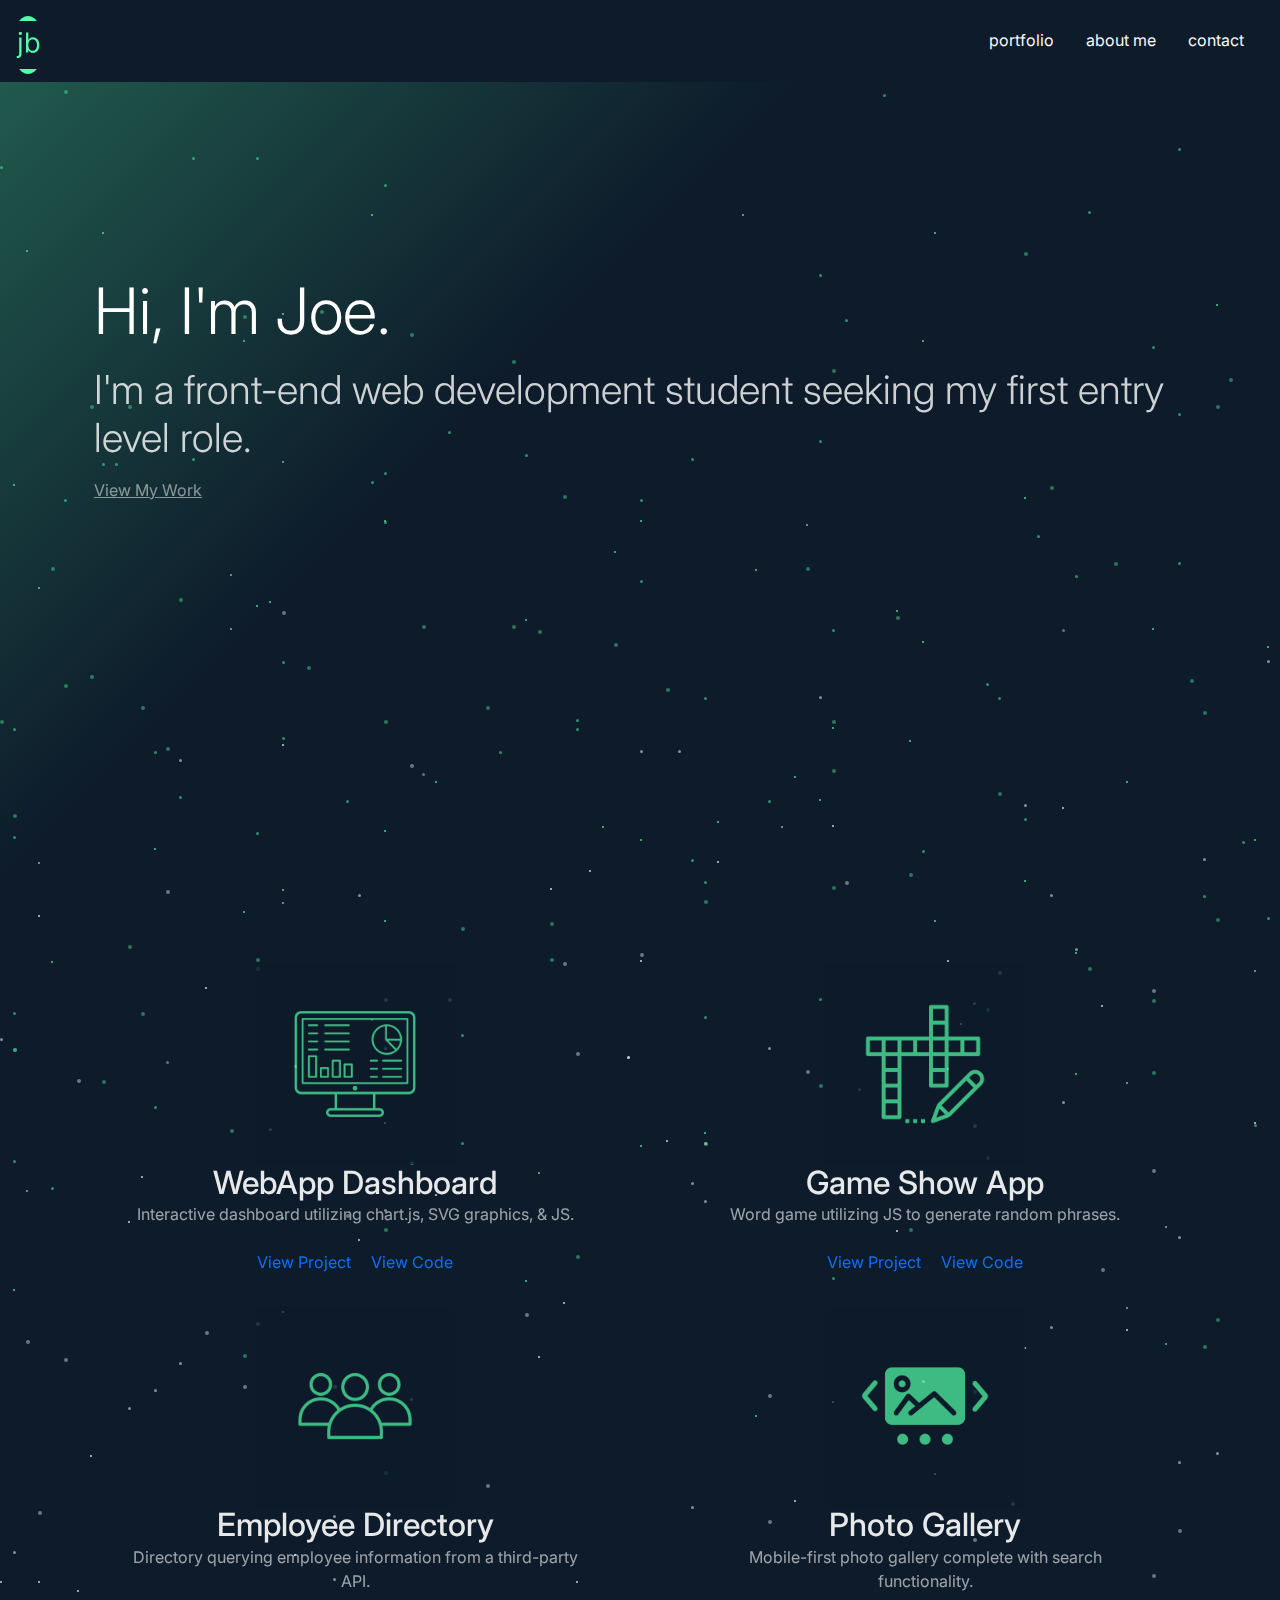
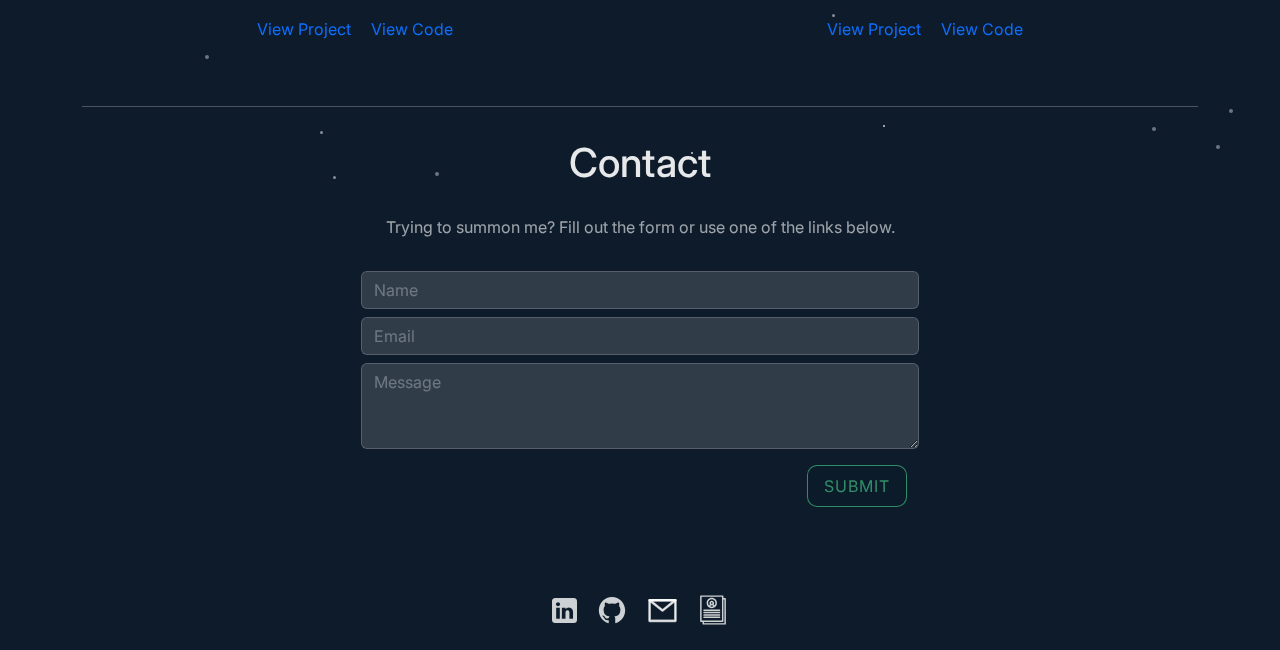
==== commit 510d5035: "add scroll spy" ====
--- a/index.html
+++ b/index.html
@@ -4,7 +4,7 @@
     <meta charset="UTF-8">
     <meta name="viewport" content="width=device-width, initial-scale=1.0">
     <title>Joe Brannen &#8211; Web Developer</title>
-    <link rel="icon" href="favicon_io/favicon-16x16.png" type="image/x-icon"/>
+    <link rel="icon" href="favicon_io/favicon-16x16.png" type="image/x-icon">
     <link rel="apple-touch-icon" sizes="180x180" href="/apple-touch-icon.png">
     <link rel="icon" type="image/png" sizes="32x32" href="/favicon-32x32.png">
     <link rel="icon" type="image/png" sizes="16x16" href="/favicon-16x16.png">
@@ -22,46 +22,43 @@
     <link href="https://fonts.googleapis.com/css2?family=Inter:wght@100..900&display=swap" rel="stylesheet">
 </head>
 
-<body>
+<body data-bs-spy="scroll" data-bs-target=".navbar">
     <header class="mb-5 container-fluid">
-        <nav class="navbar fixed-top navbar-expand-lg navbar-dark">
-            <div class="container-fluid">
-                <a id="logo" class="navbar-brand text-light" href="#"><img class="navbar" src="favicon_io/favicon-32x32.png" alt="logo"></a>
-                <button class="navbar-toggler" type="button" data-bs-toggle="collapse" data-bs-target="#navbarSupportedContent" aria-controls="navbarSupportedContent" aria-label="Toggle navigation">
-                    <span class="navbar-toggler-icon"></span>
-                </button>
-                <div class="collapse navbar-collapse mt-3 mb-2 mt-sm-0 mb-sm-0" tabindex="-1" id="navbarSupportedContent">
-                    <div class="offcanvas-body">
-                        <ul class="navbar-nav justify-content-end flex-grow-1 nav-underline pe-3">
-                            <li class="nav-item">
-                                <a class="nav-link text-light" href="#portfolio">portfolio</a>
-                            </li>
-                            <li class="nav-item">
-                                <a class="nav-link text-light" aria-current="page" href="backstory.html#about">about</a>
-                            </li>
-                            <li class="nav-item">
-                                <a class="nav-link text-light" href="backstory.html#resume">experience</a>
-                            </li>
-                            <li class="nav-item">
-                                <a class="nav-link text-light" href="#contact">contact</a>
-                            </li>
-                        </ul>
-                    </div>
-                </div>
+      <nav class="navbar fixed-top navbar-expand-lg navbar-dark">
+        <div class="container-fluid">
+          <a id="logo" class="navbar-brand text-light" href="#"><img class="navbar" src="favicon_io/favicon-32x32.png" alt="logo"></a>
+          <button class="navbar-toggler" type="button" data-bs-toggle="collapse" data-bs-target="#navbarSupportedContent" aria-controls="navbarSupportedContent" aria-label="Toggle navigation">
+            <span class="navbar-toggler-icon"></span>
+          </button>
+          <div class="collapse navbar-collapse mt-3 mb-2 mt-sm-0 mb-sm-0" tabindex="-1" id="navbarSupportedContent">
+            <div class="offcanvas-body">
+              <ul class="navbar-nav justify-content-end flex-grow-1 nav-underline pe-3">
+                <li class="nav-item">
+                  <a class="nav-link text-light" href="#portfolio">portfolio</a>
+                </li>
+                <li class="nav-item">
+                  <a class="nav-link text-light" aria-current="page" href="backstory.html#about">about me</a>
+                </li>
+                <li class="nav-item">
+                  <a class="nav-link text-light" href="#contact">contact</a>
+                </li>
+              </ul>
             </div>
-        </nav>
+          </div>
+        </div>
+      </nav>
     </header>
 
     <main class="container">
-        <div class="container" id="intro">
-            <div class="row">
-                <p class="display-3 first text-left">Hi, I'm Joe.</p>
-                <p class="fs-1 lead second text-left">I'm a front end web development student seeking my first entry level role.</p>
-                <a id="intro-link" href="#portfolio">View My Work</a>
-            </div>
-       </div>
-
-       <div id="portfolio" class="row text-center mb-5">
+      <div class="container" id="intro">
+        <div class="row">
+          <p class="display-3 first text-left">Hi, I'm Joe.</p>
+          <p class="fs-1 lead second text-left">I'm a front-end web development student seeking my first entry level role.</p>
+          <a id="intro-link" href="#portfolio">View My Work</a>
+        </div>
+      </div>
+
+      <div id="portfolio" class="row text-center mb-5">
         <div id="projectone" class="col-12 col-md-6 mb-3 mt-3">
           <div class="w-100 h-50">
             <div class="card-body">
@@ -70,12 +67,8 @@
               </a>
               <h5 class="card-title fs-2">WebApp Dashboard</h5>
               <p class="card-text mx-5 mb-4 fs-6">Interactive dashboard utilizing chart.js, SVG graphics, & JS.</p>
-              <a class="img-anchor" href="https://joseph-brannen.github.io/fewd-unit-7-project/" target="_blank">
-                <button id="btnone" class="d-inline-block mx-2 mx-md-1 mx-lg-2">View Project</button>
-              </a>
-              <a class="img-anchor" href="https://github.com/Joseph-Brannen/fewd-unit-7-project" target="_blank">
-                <button id="btnfive" class="d-inline-block mx-2 mx-md-1 mx-lg-2">View Code</button>
-              </a>
+              <a class="img-anchor d-inline-block mx-2 mx-md-1 mx-lg-2" href="https://joseph-brannen.github.io/fewd-unit-7-project/" target="_blank">View Project</a>
+              <a class="img-anchor d-inline-block mx-2 mx-md-1 mx-lg-2" href="https://github.com/Joseph-Brannen/fewd-unit-7-project" target="_blank">View Code</a>
             </div>
           </div>
         </div>
@@ -86,13 +79,9 @@
                 <img src="icons/word.png" class="img-fluid" id="image-two" alt="crossword puzzle">
               </a>
               <h5 class="card-title fs-2">Game Show App</h5>
-              <p class="card-text mx-5 mb-4 fs-6">Word-guessing game using JS to provide random phrases.</p>
-              <a class="img-anchor" href="https://joseph-brannen.github.io/fewd-unit-6-project/" target="_blank">
-                <button id="btntwo" class="d-inline-block mx-2 mx-md-1 mx-lg-2">View Project</button>
-              </a>
-              <a class="img-anchor" href="https://github.com/Joseph-Brannen/fewd-unit-6-project" target="_blank">
-                <button id="btnsix" class="d-inline-block mx-2 mx-md-1 mx-lg-2">View Code</button>
-              </a>
+              <p class="card-text mx-5 mb-4 fs-6">Word game utilizing JS to generate random phrases.</p>
+              <a class="img-anchor d-inline-block mx-2 mx-md-1 mx-lg-2" href="https://joseph-brannen.github.io/fewd-unit-6-project/" target="_blank">View Project</a>
+              <a class="img-anchor d-inline-block mx-2 mx-md-1 mx-lg-2" href="https://github.com/Joseph-Brannen/fewd-unit-6-project" target="_blank">View Code</a>
             </div>
           </div>
         </div>
@@ -103,13 +92,9 @@
                 <img src="icons/directory.png" class="img-fluid" id="image-three" alt="employees">
               </a>
               <h5 class="card-title fs-2">Employee Directory</h5>
-              <p class="card-text mx-5 mb-4 fs-6">Directory generating 12 employees from a third-party API.</p>
-              <a class="img-anchor" href="https://joseph-brannen.github.io/fewd-unit-8-project/" target="_blank">
-                <button id="btnthree" class="d-inline-block mx-2 mx-md-1 mx-lg-2">View Project</button>
-              </a>
-              <a class="img-anchor" href="https://github.com/Joseph-Brannen/fewd-unit-8-project" target="_blank">
-                <button id="btnseven" class="d-inline-block mx-2 mx-md-1 mx-lg-2">View Code</button>
-              </a>
+              <p class="card-text mx-5 mb-4 fs-6">Directory querying employee information from a third-party API.</p>        
+              <a class="img-anchor d-inline-block mx-2 mx-md-1 mx-lg-2" href="https://joseph-brannen.github.io/fewd-unit-8-project/" target="_blank">View Project</a>                          
+              <a class="img-anchor d-inline-block mx-2 mx-md-1 mx-lg-2" href="https://github.com/Joseph-Brannen/fewd-unit-8-project" target="_blank">View Code</a>
             </div>
           </div>
         </div>
@@ -120,511 +105,407 @@
                 <img src="icons/gallery.png" class="img-fluid" id="image-four" alt="photo gallery">
               </a>
               <h5 class="card-title fs-2">Photo Gallery</h5>
-              <p class="card-text mx-5 mb-4 fs-6">Mobile-first photo gallery complete with search functionality.</p>
-              <a class="img-anchor" href="https://joseph-brannen.github.io/fewd-unit-5-project/" target="_blank">
-                <button id="btnfour" class="d-inline-block mx-2 mx-md-1 mx-lg-2">View Project</button>
-              </a>
-              <a class="img-anchor" href="https://github.com/Joseph-Brannen/fewd-unit-5-project" target="_blank">
-                <button id="btneight" class="d-inline-block mx-2 mx-md-1 mx-lg-2">View Code</button>
-              </a>
+              <p class="card-text mx-5 mb-4 fs-6">Mobile-first photo gallery complete with search functionality.</p>  
+              <a class="img-anchor d-inline-block mx-2 mx-md-1 mx-lg-2" href="https://joseph-brannen.github.io/fewd-unit-5-project/" target="_blank">View Project</a>             
+              <a class="img-anchor d-inline-block mx-2 mx-md-1 mx-lg-2" href="https://github.com/Joseph-Brannen/fewd-unit-5-project" target="_blank">View Code</a>
             </div>
           </div>
         </div>
-    </div>
+      </div>
     
-    <div id="separate"></div>
-    <footer class="mt-3 row mb-3" id="contact">
+      <div id="separate"></div>
+
+      <footer class="mt-3 row mb-3" id="contact">
         <h2 class="text-center mb-4 mt-3 fs-1">Contact</h2>
         <p class="col-12 col-md-8 col-lg-6 mx-auto text-center mt-1 fs-6">Trying to summon me? Fill out the form or use one of the links below.</p>
         <form action="https://formspree.io/f/xdoqbwqo" method="POST">
-            <div id="form-field" class="mb-5 col-12 col-md-8 col-lg-6 mx-auto mt-3">
-                <input id="name-input" type="text" class="form-control mb-2" name="name" placeholder="Name" autocomplete="off">
-                <input id="email-input" type="email" class="form-control mb-2" name="email" placeholder="Email" autocomplete="off">
-                <textarea class="form-control" id="exampleFormControlTextarea1" rows="3" name="message" placeholder="Message" autocomplete="off"></textarea>
-                <div class="col-12 row mt-3">
-                    <p id="error-message" class="d-inline col-8 me-auto"></p>
-                    <button id="submitbtn" class="btn btn-primary d-inline col-4 text-uppercase fs-6 text-right" type="submit">Submit</button>
-                </div>
+          <div id="form-field" class="mb-5 col-12 col-md-8 col-lg-6 mx-auto mt-3">
+            <input id="name-input" type="text" class="form-control mb-2" name="name" placeholder="Name" autocomplete="off">
+            <input id="email-input" type="email" class="form-control mb-2" name="email" placeholder="Email" autocomplete="off">
+            <textarea class="form-control" id="exampleFormControlTextarea1" rows="3" name="message" placeholder="Message" autocomplete="off"></textarea>
+            <div class="col-12 row mt-3">
+              <p id="error-message" class="d-inline col-8 me-auto"></p>
+              <button id="submitbtn" class="btn btn-primary d-inline col-4 text-uppercase fs-6 text-right" type="submit">Submit</button>
             </div>
+          </div>
         </form>   
-    </footer>
-
-    <div id="social" class="text-center pb-4 pt-4 container-fluid">
-      <a href="https://www.linkedin.com/in/josephbrannen/" target="_blank">
-        <svg id="linkedin" style="fill-rule:evenodd;clip-rule:evenodd;stroke-linejoin:round;stroke-miterlimit:2;" fill="rgba(255, 255, 255, .8)" stroke="rgba(255, 255, 255, .8)" version="1.1" viewBox="0 0 512 512" width="25px" height="25px" xml:space="preserve" xmlns="http://www.w3.org/2000/svg" xmlns:serif="http://www.serif.com/" xmlns:xlink="http://www.w3.org/1999/xlink">
-          <path fill="rgba(255, 255, 255, .8)" stroke="rgba(255, 255, 255, .8)" d="M449.446,0c34.525,0 62.554,28.03 62.554,62.554l0,386.892c0,34.524 -28.03,62.554 -62.554,62.554l-386.892,0c-34.524,0 -62.554,-28.03 -62.554,-62.554l0,-386.892c0,-34.524 28.029,-62.554 62.554,-62.554l386.892,0Zm-288.985,423.278l0,-225.717l-75.04,0l0,225.717l75.04,0Zm270.539,0l0,-129.439c0,-69.333 -37.018,-101.586 -86.381,-101.586c-39.804,0 -57.634,21.891 -67.617,37.266l0,-31.958l-75.021,0c0.995,21.181 0,225.717 0,225.717l75.02,0l0,-126.056c0,-6.748 0.486,-13.492 2.474,-18.315c5.414,-13.475 17.767,-27.434 38.494,-27.434c27.135,0 38.007,20.707 38.007,51.037l0,120.768l75.024,0Zm-307.552,-334.556c-25.674,0 -42.448,16.879 -42.448,39.002c0,21.658 16.264,39.002 41.455,39.002l0.484,0c26.165,0 42.452,-17.344 42.452,-39.002c-0.485,-22.092 -16.241,-38.954 -41.943,-39.002Z"/>
-        </svg>
-      </a>
-      <a href="https://github.com/Joseph-Brannen" target="_blank">
-        <svg id="github" fill="rgba(255, 255, 255, .8)" stroke="rgba(255, 255, 255, .8)" height="30px" width="30px" viewBox="0 0 512 512" xmlns="http://www.w3.org/2000/svg"><title/>
+      </footer>
+
+      <div id="social" class="text-center pb-4 pt-4 container-fluid">
+        <a href="https://www.linkedin.com/in/josephbrannen/" target="_blank">
+          <svg id="linkedin" style="fill-rule:evenodd;clip-rule:evenodd;stroke-linejoin:round;stroke-miterlimit:2;" fill="rgba(255, 255, 255, .8)" stroke="rgba(255, 255, 255, .8)" version="1.1" viewBox="0 0 512 512" width="25px" height="25px" xml:space="preserve" xmlns="http://www.w3.org/2000/svg" xmlns:xlink="http://www.w3.org/1999/xlink">
+            <path fill="rgba(255, 255, 255, .8)" stroke="rgba(255, 255, 255, .8)" d="M449.446,0c34.525,0 62.554,28.03 62.554,62.554l0,386.892c0,34.524 -28.03,62.554 -62.554,62.554l-386.892,0c-34.524,0 -62.554,-28.03 -62.554,-62.554l0,-386.892c0,-34.524 28.029,-62.554 62.554,-62.554l386.892,0Zm-288.985,423.278l0,-225.717l-75.04,0l0,225.717l75.04,0Zm270.539,0l0,-129.439c0,-69.333 -37.018,-101.586 -86.381,-101.586c-39.804,0 -57.634,21.891 -67.617,37.266l0,-31.958l-75.021,0c0.995,21.181 0,225.717 0,225.717l75.02,0l0,-126.056c0,-6.748 0.486,-13.492 2.474,-18.315c5.414,-13.475 17.767,-27.434 38.494,-27.434c27.135,0 38.007,20.707 38.007,51.037l0,120.768l75.024,0Zm-307.552,-334.556c-25.674,0 -42.448,16.879 -42.448,39.002c0,21.658 16.264,39.002 41.455,39.002l0.484,0c26.165,0 42.452,-17.344 42.452,-39.002c-0.485,-22.092 -16.241,-38.954 -41.943,-39.002Z"/>
+          </svg>
+        </a>
+        <a href="https://github.com/Joseph-Brannen" target="_blank">
+          <svg id="github" fill="rgba(255, 255, 255, .8)" stroke="rgba(255, 255, 255, .8)" height="30px" width="30px" viewBox="0 0 512 512" xmlns="http://www.w3.org/2000/svg"><title/>
             <path fill="rgba(255, 255, 255, .8)" stroke="rgba(255, 255, 255, .8)" d="M256,32C132.3,32,32,134.9,32,261.7c0,101.5,64.2,187.5,153.2,217.9a17.56,17.56,0,0,0,3.8.4c8.3,0,11.5-6.1,11.5-11.4,0-5.5-.2-19.9-.3-39.1a102.4,102.4,0,0,1-22.6,2.7c-43.1,0-52.9-33.5-52.9-33.5-10.2-26.5-24.9-33.6-24.9-33.6-19.5-13.7-.1-14.1,1.4-14.1h.1c22.5,2,34.3,23.8,34.3,23.8,11.2,19.6,26.2,25.1,39.6,25.1a63,63,0,0,0,25.6-6c2-14.8,7.8-24.9,14.2-30.7-49.7-5.8-102-25.5-102-113.5,0-25.1,8.7-45.6,23-61.6-2.3-5.8-10-29.2,2.2-60.8a18.64,18.64,0,0,1,5-.5c8.1,0,26.4,3.1,56.6,24.1a208.21,208.21,0,0,1,112.2,0c30.2-21,48.5-24.1,56.6-24.1a18.64,18.64,0,0,1,5,.5c12.2,31.6,4.5,55,2.2,60.8,14.3,16.1,23,36.6,23,61.6,0,88.2-52.4,107.6-102.3,113.3,8,7.1,15.2,21.1,15.2,42.5,0,30.7-.3,55.5-.3,63,0,5.4,3.1,11.5,11.4,11.5a19.35,19.35,0,0,0,4-.4C415.9,449.2,480,363.1,480,261.7,480,134.9,379.7,32,256,32Z"/>
-        </svg>
-      </a>
-      <a href="mailto:jebrannen92@gmail.com" target="_blank">
-        <svg id="email" fill="rgba(255, 255, 255, .7)" stroke="rgba(255, 255, 255, .7)" height="31px" viewBox="0 0 24 24" width="31px" xmlns="http://www.w3.org/2000/svg">
-          <path clip-rule="evenodd" d="M1.5 4C1.5 3.72386 1.72386 3.5 2 3.5H22C22.2761 3.5 22.5 3.72386 22.5 4V20C22.5 20.2761 22.2761 20.5 22 20.5H2C1.72386 20.5 1.5 20.2761 1.5 20V4ZM2.5 4.5V19.5H21.5V4.5H2.5Z" fill="rgba(255, 255, 255, .7)" stroke="rgba(255, 255, 255, .7)" fill-rule="evenodd"/><path clip-rule="evenodd" d="M1.52821 3.8345C1.5985 3.63412 1.78768 3.5 2.00003 3.5H22C22.2124 3.5 22.4016 3.63412 22.4718 3.8345C22.5421 4.03487 22.4782 4.25778 22.3124 4.39043L12.3124 12.3904C12.1298 12.5365 11.8703 12.5365 11.6877 12.3904L1.68768 4.39043C1.52187 4.25778 1.45793 4.03487 1.52821 3.8345ZM3.42542 4.5L12 11.3597L20.5746 4.5H3.42542Z" fill="rgba(255, 255, 255, .7)" stroke="rgba(255, 255, 255, .7)" fill-rule="evenodd"/>
-        </svg>
-      </a>
-      <a href="resume.pdf" target="_blank">
-        <svg id="resume" fill="rgba(255, 255, 255, .8)" stroke="rgba(255, 255, 255, .8)" height="30px" style="shape-rendering:geometricPrecision; text-rendering:geometricPrecision; image-rendering:optimizeQuality; fill-rule:evenodd; clip-rule:evenodd" version="1.1" viewBox="0 0 846.66 846.66" width="30px" xml:space="preserve" xmlns="http://www.w3.org/2000/svg" xmlns:xlink="http://www.w3.org/1999/xlink"><defs><style type="text/css">
-        </style></defs><g id="Layer_x0020_1">
-          <path class="fil0" d="M80.95 10.66l616.28 0c11.41,0 20.65,9.24 20.65,20.64l0 54.68 47.83 0c11.4,0 20.65,9.25 20.65,20.65l0 708.73c0,11.4 -9.25,20.64 -20.65,20.64l-616.28 0c-11.41,0 -20.65,-9.24 -20.65,-20.64l0 -54.68 -47.83 0c-11.4,0 -20.65,-9.25 -20.65,-20.65l0 -708.73c0,-11.4 9.25,-20.64 20.65,-20.64zm88.16 439.1c-27.15,0 -27.15,-41.29 0,-41.29l439.96 0c27.16,0 27.16,41.29 0,41.29l-439.96 0zm0 198.58c-27.15,0 -27.15,-41.29 0,-41.29l439.96 0c27.16,0 27.16,41.29 0,41.29l-439.96 0zm0 -132.38c-27.15,0 -27.15,-41.29 0,-41.29l439.96 0c27.16,0 27.16,41.29 0,41.29l-439.96 0zm0 66.19c-27.15,0 -27.15,-41.29 0,-41.29l439.96 0c27.16,0 27.16,41.29 0,41.29l-439.96 0zm219.98 -417.92c35.57,0 64.42,28.84 64.42,64.42 0,13.31 -4.04,25.68 -10.97,35.95 10.42,7.99 18.92,18.2 24.89,29.9 15.99,-18.29 25.68,-42.23 25.68,-68.44 0,-57.45 -46.57,-104.02 -104.02,-104.02 -57.45,0 -104.02,46.57 -104.02,104.02 0,26.21 9.69,50.15 25.69,68.44 5.96,-11.7 14.46,-21.91 24.88,-29.9 -6.92,-10.27 -10.96,-22.64 -10.96,-35.95 0,-35.58 28.84,-64.42 64.41,-64.42zm16.87 126.6c-5.37,1.45 -11.03,2.23 -16.87,2.23 -5.83,0 -11.49,-0.78 -16.87,-2.23 -13.08,5.05 -23.36,15.91 -27.67,29.26 13.5,6.41 28.6,9.99 44.54,9.99 15.94,0 31.04,-3.58 44.54,-9.99 -4.31,-13.36 -14.57,-24.2 -27.67,-29.26zm-16.87 -85.3c-12.77,0 -23.12,10.35 -23.12,23.12 0,12.77 10.35,23.12 23.12,23.12 12.77,0 23.12,-10.35 23.12,-23.12 0,-12.78 -10.35,-23.12 -23.12,-23.12zm0 -124.78c80.25,0 145.32,65.06 145.32,145.31 0,80.25 -65.07,145.31 -145.32,145.31 -80.25,0 -145.31,-65.06 -145.31,-145.31 0,-80.25 65.06,-145.31 145.31,-145.31zm328.79 46.52l0 612.76c0,11.4 -9.24,20.65 -20.65,20.65l-527.16 0 0 34.03 575 0 0 -667.44 -27.19 0zm-41.29 -75.32l-575 0 0 667.44 575 0 0 -612.76 0 -54.68z"/></g>
-        </svg>
-      </a>
-    </div>
-
-    </main>
-
-
-    <div class="particle-container position-fixed top-50 start-50 translate-middle">
-      <div class="particle big"></div>
-      <div class="particle medium"></div>
-      <div class="particle small"></div>
-      <div class="particle big"></div>
-      <div class="particle medium"></div>
-      <div class="particle small"></div>
-      <div class="particle big"></div>
-      <div class="particle medium"></div>
-      <div class="particle small"></div>
-      <div class="particle big"></div>
-      <div class="particle medium"></div>
-      <div class="particle small"></div>
-      <div class="particle big"></div>
-      <div class="particle medium"></div>
-      <div class="particle small"></div>
-      <div class="particle big"></div>
-      <div class="particle medium"></div>
-      <div class="particle small"></div>
-      <div class="particle big"></div>
-      <div class="particle medium"></div>
-      <div class="particle small"></div>
-      <div class="particle big"></div>
-      <div class="particle medium"></div>
-      <div class="particle small"></div>
-      <div class="particle big"></div>
-      <div class="particle medium"></div>
-      <div class="particle small"></div>
-      <div class="particle big"></div>
-      <div class="particle medium"></div>
-      <div class="particle small"></div>
-      <div class="particle big"></div>
-      <div class="particle medium"></div>
-      <div class="particle small"></div>
-      <div class="particle big"></div>
-      <div class="particle medium"></div>
-      <div class="particle small"></div>
-      <div class="particle big"></div>
-      <div class="particle medium"></div>
-      <div class="particle small"></div>
-      <div class="particle big"></div>
-      <div class="particle medium"></div>
-      <div class="particle small"></div>
-      <div class="particle big"></div>
-      <div class="particle medium"></div>
-      <div class="particle small"></div>
-      <div class="particle big"></div>
-      <div class="particle medium"></div>
-      <div class="particle small"></div>
-      <div class="particle big"></div>
-      <div class="particle medium"></div>
-      <div class="particle small"></div>
-      <div class="particle big"></div>
-      <div class="particle medium"></div>
-      <div class="particle small"></div>
-      <div class="particle big"></div>
-      <div class="particle medium"></div>
-      <div class="particle small"></div>
-      <div class="particle big"></div>
-      <div class="particle medium"></div>
-      <div class="particle small"></div>
-      <div class="particle big"></div>
-      <div class="particle medium"></div>
-      <div class="particle small"></div>
-      <div class="particle big"></div>
-      <div class="particle medium"></div>
-      <div class="particle small"></div>
-      <div class="particle big"></div>
-      <div class="particle medium"></div>
-      <div class="particle small"></div>
-      <div class="particle big"></div>
-      <div class="particle medium"></div>
-      <div class="particle small"></div>
-      <div class="particle big"></div>
-      <div class="particle medium"></div>
-      <div class="particle small"></div>
-      <div class="particle big"></div>
-      <div class="particle medium"></div>
-      <div class="particle small"></div>
-      <div class="particle big"></div>
-      <div class="particle medium"></div>
-      <div class="particle small"></div>
-      <div class="particle big"></div>
-      <div class="particle medium"></div>
-      <div class="particle small"></div>
-      <div class="particle big"></div>
-      <div class="particle medium"></div>
-      <div class="particle small"></div>
-      <div class="particle big"></div>
-      <div class="particle medium"></div>
-      <div class="particle small"></div>
-      <div class="particle big"></div>
-      <div class="particle medium"></div>
-      <div class="particle small"></div>
-      <div class="particle big"></div>
-      <div class="particle medium"></div>
-      <div class="particle small"></div>
-      <div class="particle big"></div>
-      <div class="particle medium"></div>
-      <div class="particle small"></div>
-      <div class="particle big"></div>
-
-
-      <div class="particle big"></div>
-      <div class="particle medium"></div>
-      <div class="particle small"></div>
-      <div class="particle big"></div>
-      <div class="particle medium"></div>
-      <div class="particle small"></div>
-      <div class="particle big"></div>
-      <div class="particle medium"></div>
-      <div class="particle small"></div>
-      <div class="particle big"></div>
-      <div class="particle medium"></div>
-      <div class="particle small"></div>
-      <div class="particle big"></div>
-      <div class="particle medium"></div>
-      <div class="particle small"></div>
-      <div class="particle big"></div>
-      <div class="particle medium"></div>
-      <div class="particle small"></div>
-      <div class="particle big"></div>
-      <div class="particle medium"></div>
-      <div class="particle small"></div>
-      <div class="particle big"></div>
-      <div class="particle medium"></div>
-      <div class="particle small"></div>
-      <div class="particle big"></div>
-      <div class="particle medium"></div>
-      <div class="particle small"></div>
-      <div class="particle big"></div>
-      <div class="particle medium"></div>
-      <div class="particle small"></div>
-      <div class="particle big"></div>
-      <div class="particle medium"></div>
-      <div class="particle small"></div>
-      <div class="particle big"></div>
-      <div class="particle medium"></div>
-      <div class="particle small"></div>
-      <div class="particle big"></div>
-      <div class="particle medium"></div>
-      <div class="particle small"></div>
-      <div class="particle big"></div>
-      <div class="particle medium"></div>
-      <div class="particle small"></div>
-      <div class="particle big"></div>
-      <div class="particle medium"></div>
-      <div class="particle small"></div>
-      <div class="particle big"></div>
-      <div class="particle medium"></div>
-      <div class="particle small"></div>
-      <div class="particle big"></div>
-      <div class="particle medium"></div>
-      <div class="particle small"></div>
-      <div class="particle big"></div>
-      <div class="particle medium"></div>
-      <div class="particle small"></div>
-      <div class="particle big"></div>
-      <div class="particle medium"></div>
-      <div class="particle small"></div>
-      <div class="particle big"></div>
-      <div class="particle medium"></div>
-      <div class="particle small"></div>
-      <div class="particle big"></div>
-      <div class="particle medium"></div>
-      <div class="particle small"></div>
-      <div class="particle big"></div>
-      <div class="particle medium"></div>
-      <div class="particle small"></div>
-      <div class="particle big"></div>
-      <div class="particle medium"></div>
-      <div class="particle small"></div>
-      <div class="particle big"></div>
-      <div class="particle medium"></div>
-      <div class="particle small"></div>
-      <div class="particle big"></div>
-      <div class="particle medium"></div>
-      <div class="particle small"></div>
-      <div class="particle big"></div>
-      <div class="particle medium"></div>
-      <div class="particle small"></div>
-      <div class="particle big"></div>
-      <div class="particle medium"></div>
-      <div class="particle small"></div>
-      <div class="particle big"></div>
-      <div class="particle medium"></div>
-      <div class="particle small"></div>
-      <div class="particle big"></div>
-      <div class="particle medium"></div>
-      <div class="particle small"></div>
-      <div class="particle big"></div>
-      <div class="particle medium"></div>
-      <div class="particle small"></div>
-      <div class="particle big"></div>
-      <div class="particle medium"></div>
-      <div class="particle small"></div>
-      <div class="particle big"></div>
-      <div class="particle medium"></div>
-      <div class="particle small"></div>
-      <div class="particle big"></div>
-      <div class="particle medium"></div>
-      <div class="particle small"></div>
-      <div class="particle big"></div>
-      
-
-      <!--
-      <div class="particle medium"></div>
-      <div class="particle small"></div>
-      <div class="particle big"></div>
-      <div class="particle medium"></div>
-      <div class="particle small"></div>
-      <div class="particle big"></div>
-      <div class="particle medium"></div>
-      <div class="particle small"></div>
-      <div class="particle big"></div>
-      <div class="particle medium"></div>
-      <div class="particle small"></div>
-      <div class="particle big"></div>
-      <div class="particle medium"></div>
-      <div class="particle small"></div>
-      <div class="particle big"></div>
-      <div class="particle medium"></div>
-      <div class="particle small"></div>
-      <div class="particle big"></div>
-      <div class="particle medium"></div>
-      <div class="particle small"></div>
-      <div class="particle big"></div>
-      <div class="particle medium"></div>
-      <div class="particle small"></div>
-      <div class="particle big"></div>
-      <div class="particle medium"></div>
-      <div class="particle small"></div>
-      <div class="particle big"></div>
-      <div class="particle medium"></div>
-      <div class="particle small"></div>
-      <div class="particle big"></div>
-      <div class="particle medium"></div>
-      <div class="particle small"></div>
-      <div class="particle big"></div>
-      <div class="particle medium"></div>
-      <div class="particle small"></div>
-      <div class="particle big"></div>
-      <div class="particle medium"></div>
-      <div class="particle small"></div>
-      <div class="particle big"></div>
-      <div class="particle medium"></div>
-      <div class="particle small"></div>
-      <div class="particle big"></div>
-      <div class="particle medium"></div>
-      <div class="particle small"></div>
-      <div class="particle big"></div>
-      <div class="particle medium"></div>
-      <div class="particle small"></div>
-      <div class="particle big"></div>
-      <div class="particle medium"></div>
-      <div class="particle small"></div>
-      <div class="particle big"></div>
-      <div class="particle medium"></div>
-      <div class="particle small"></div>
-      <div class="particle big"></div>
-      <div class="particle medium"></div>
-      <div class="particle small"></div>
-      <div class="particle big"></div>
-      <div class="particle medium"></div>
-      <div class="particle small"></div>
-      <div class="particle big"></div>
-      -->
-
-
-      <div class="speck speck-big"></div>
-      <div class="speck speck-medium"></div>
-      <div class="speck speck-small"></div>
-      <div class="speck speck-big"></div>
-      <div class="speck speck-medium"></div>
-      <div class="speck speck-small"></div>
-      <div class="speck speck-big"></div>
-      <div class="speck speck-medium"></div>
-      <div class="speck speck-small"></div>
-      <div class="speck speck-big"></div>
-      <div class="speck speck-medium"></div>
-      <div class="speck speck-small"></div>
-      <div class="speck speck-big"></div>
-      <div class="speck speck-medium"></div>
-      <div class="speck speck-small"></div>
-      <div class="speck speck-big"></div>
-      <div class="speck speck-medium"></div>
-      <div class="speck speck-small"></div>
-      <div class="speck speck-big"></div>
-      <div class="speck speck-medium"></div>
-      <div class="speck speck-small"></div>
-      <div class="speck speck-big"></div>
-      <div class="speck speck-medium"></div>
-      <div class="speck speck-small"></div>
-      <div class="speck speck-big"></div>
-      <div class="speck speck-medium"></div>
-      <div class="speck speck-small"></div>
-      <div class="speck speck-big"></div>
-      <div class="speck speck-medium"></div>
-      <div class="speck speck-small"></div>
-      <div class="speck speck-big"></div>
-      <div class="speck speck-medium"></div>
-      <div class="speck speck-small"></div>
-      <div class="speck speck-big"></div>
-      <div class="speck speck-medium"></div>
-      <div class="speck speck-small"></div>
-      <div class="speck speck-big"></div>
-      <div class="speck speck-medium"></div>
-      <div class="speck speck-small"></div>
-      <div class="speck speck-big"></div>
-      <div class="speck speck-medium"></div>
-      <div class="speck speck-small"></div>
-      <div class="speck speck-big"></div>
-      <div class="speck speck-medium"></div>
-      <div class="speck speck-small"></div>
-      <div class="speck speck-big"></div>
-      <div class="speck speck-medium"></div>
-      <div class="speck speck-small"></div>
-      <div class="speck speck-big"></div>
-      <div class="speck speck-medium"></div>
-      <div class="speck speck-small"></div>
-      <div class="speck speck-big"></div>
-      <div class="speck speck-medium"></div>
-      <div class="speck speck-small"></div>
-      <div class="speck speck-big"></div>
-      <div class="speck speck-medium"></div>
-      <div class="speck speck-small"></div>
-      <div class="speck speck-big"></div>
-      <div class="speck speck-medium"></div>
-      <div class="speck speck-small"></div>
-      <div class="speck speck-big"></div>
-      <div class="speck speck-medium"></div>
-      <div class="speck speck-small"></div>
-      <div class="speck speck-big"></div>
-      <div class="speck speck-medium"></div>
-      <div class="speck speck-small"></div>
-      <div class="speck speck-big"></div>
-      <div class="speck speck-medium"></div>
-      <div class="speck speck-small"></div>
-      <div class="speck speck-big"></div>
-      <div class="speck speck-medium"></div>
-      <div class="speck speck-small"></div>
-      <div class="speck speck-big"></div>
-      <div class="speck speck-medium"></div>
-      <div class="speck speck-small"></div>
-      <div class="speck speck-big"></div>
-      <div class="speck speck-medium"></div>
-      <div class="speck speck-small"></div>
-      <div class="speck speck-big"></div>
-      <div class="speck speck-medium"></div>
-      <div class="speck speck-small"></div>
-      <div class="speck speck-big"></div>
-      <div class="speck speck-medium"></div>
-      <div class="speck speck-small"></div>
-      <div class="speck speck-big"></div>
-      <div class="speck speck-medium"></div>
-      <div class="speck speck-small"></div>
-      <div class="speck speck-big"></div>
-      <div class="speck speck-medium"></div>
-      <div class="speck speck-small"></div>
-      <div class="speck speck-big"></div>
-      <div class="speck speck-medium"></div>
-      <div class="speck speck-small"></div>
-      <div class="speck speck-big"></div>
-      <div class="speck speck-medium"></div>
-      <div class="speck speck-small"></div>
-      <div class="speck speck-big"></div>
-      <div class="speck speck-medium"></div>
-      <div class="speck speck-small"></div>
-      <div class="speck speck-big"></div>
-
-      <div class="speck speck-medium"></div>
-      <div class="speck speck-small"></div>
-      <div class="speck speck-big"></div>
-      <div class="speck speck-medium"></div>
-      <div class="speck speck-small"></div>
-      <div class="speck speck-big"></div>
-      <div class="speck speck-medium"></div>
-      <div class="speck speck-small"></div>
-      <div class="speck speck-big"></div>
-      <div class="speck speck-medium"></div>
-      <div class="speck speck-small"></div>
-      <div class="speck speck-big"></div>
-      <div class="speck speck-medium"></div>
-      <div class="speck speck-small"></div>
-      <div class="speck speck-big"></div>
-
-
-
-
-
-
-
-
-
-
-
-
-
-
-
-
-      <!--<div class="particle big clear"></div>-->
-      <div class="particle medium clear"></div>
-      <div class="particle small clear"></div>
-      <div class="particle big clear"></div>
-      <div class="particle medium clear"></div>
-      <!--<div class="particle small clear"></div>-->
-      <div class="particle big clear"></div>
-      <!--<div class="particle medium clear"></div>-->
-      <div class="particle small clear"></div>
-      <div class="particle big clear"></div>
-
-      <div class="particle medium clear"></div>
-      <!--<div class="particle small clear"></div>-->
-      <div class="particle big clear"></div>
-      <div class="particle medium clear"></div>
-      <div class="particle small clear"></div>
-      <!--<div class="particle big clear"></div>-->
-      <!--<div class="particle medium clear"></div>-->
-      <div class="particle small clear"></div>
-      <div class="particle big clear"></div>
-      <div class="particle medium clear"></div>
-
-      <div class="particle small clear"></div>
-      <div class="particle big clear"></div>
-      <!--<div class="particle medium clear"></div>-->
-      <div class="particle small clear"></div>
-      <div class="particle big clear"></div>
-      <div class="particle medium clear"></div>
-      <div class="particle small clear"></div>
-      <!--<div class="particle big clear"></div>-->
-      <div class="particle medium clear"></div>
-      <div class="particle small clear"></div>
-
-      <div class="particle big clear"></div>
-      <div class="particle medium clear"></div>
-      <div class="particle small clear"></div>
-      <!--<div class="particle big clear"></div>-->
-      <div class="particle medium clear"></div>
-      <div class="particle small clear"></div>
-      <div class="particle big clear"></div>
-      <div class="particle medium clear"></div>
-      <!--<div class="particle small clear"></div>-->
-      <div class="particle big clear"></div>
-    </div>
-
-
+          </svg>
+        </a>
+        <a href="mailto:jebrannen92@gmail.com" target="_blank">
+          <svg id="email" fill="rgba(255, 255, 255, .7)" stroke="rgba(255, 255, 255, .7)" height="31px" viewBox="0 0 24 24" width="31px" xmlns="http://www.w3.org/2000/svg">
+            <path clip-rule="evenodd" d="M1.5 4C1.5 3.72386 1.72386 3.5 2 3.5H22C22.2761 3.5 22.5 3.72386 22.5 4V20C22.5 20.2761 22.2761 20.5 22 20.5H2C1.72386 20.5 1.5 20.2761 1.5 20V4ZM2.5 4.5V19.5H21.5V4.5H2.5Z" fill="rgba(255, 255, 255, .7)" stroke="rgba(255, 255, 255, .7)" fill-rule="evenodd"/><path clip-rule="evenodd" d="M1.52821 3.8345C1.5985 3.63412 1.78768 3.5 2.00003 3.5H22C22.2124 3.5 22.4016 3.63412 22.4718 3.8345C22.5421 4.03487 22.4782 4.25778 22.3124 4.39043L12.3124 12.3904C12.1298 12.5365 11.8703 12.5365 11.6877 12.3904L1.68768 4.39043C1.52187 4.25778 1.45793 4.03487 1.52821 3.8345ZM3.42542 4.5L12 11.3597L20.5746 4.5H3.42542Z" fill="rgba(255, 255, 255, .7)" stroke="rgba(255, 255, 255, .7)" fill-rule="evenodd"/>
+          </svg>
+        </a>
+        <a href="resume.pdf" target="_blank">
+          <svg id="resume2" fill="rgba(255, 255, 255, .8)" stroke="rgba(255, 255, 255, .8)" height="30px" style="shape-rendering:geometricPrecision; text-rendering:geometricPrecision; image-rendering:optimizeQuality; fill-rule:evenodd; clip-rule:evenodd" version="1.1" viewBox="0 0 846.66 846.66" width="30px" xml:space="preserve" xmlns="http://www.w3.org/2000/svg" xmlns:xlink="http://www.w3.org/1999/xlink"><defs><style type="text/css">
+          </style></defs><g id="Layer_x0020_1">
+            <path class="fil0" d="M80.95 10.66l616.28 0c11.41,0 20.65,9.24 20.65,20.64l0 54.68 47.83 0c11.4,0 20.65,9.25 20.65,20.65l0 708.73c0,11.4 -9.25,20.64 -20.65,20.64l-616.28 0c-11.41,0 -20.65,-9.24 -20.65,-20.64l0 -54.68 -47.83 0c-11.4,0 -20.65,-9.25 -20.65,-20.65l0 -708.73c0,-11.4 9.25,-20.64 20.65,-20.64zm88.16 439.1c-27.15,0 -27.15,-41.29 0,-41.29l439.96 0c27.16,0 27.16,41.29 0,41.29l-439.96 0zm0 198.58c-27.15,0 -27.15,-41.29 0,-41.29l439.96 0c27.16,0 27.16,41.29 0,41.29l-439.96 0zm0 -132.38c-27.15,0 -27.15,-41.29 0,-41.29l439.96 0c27.16,0 27.16,41.29 0,41.29l-439.96 0zm0 66.19c-27.15,0 -27.15,-41.29 0,-41.29l439.96 0c27.16,0 27.16,41.29 0,41.29l-439.96 0zm219.98 -417.92c35.57,0 64.42,28.84 64.42,64.42 0,13.31 -4.04,25.68 -10.97,35.95 10.42,7.99 18.92,18.2 24.89,29.9 15.99,-18.29 25.68,-42.23 25.68,-68.44 0,-57.45 -46.57,-104.02 -104.02,-104.02 -57.45,0 -104.02,46.57 -104.02,104.02 0,26.21 9.69,50.15 25.69,68.44 5.96,-11.7 14.46,-21.91 24.88,-29.9 -6.92,-10.27 -10.96,-22.64 -10.96,-35.95 0,-35.58 28.84,-64.42 64.41,-64.42zm16.87 126.6c-5.37,1.45 -11.03,2.23 -16.87,2.23 -5.83,0 -11.49,-0.78 -16.87,-2.23 -13.08,5.05 -23.36,15.91 -27.67,29.26 13.5,6.41 28.6,9.99 44.54,9.99 15.94,0 31.04,-3.58 44.54,-9.99 -4.31,-13.36 -14.57,-24.2 -27.67,-29.26zm-16.87 -85.3c-12.77,0 -23.12,10.35 -23.12,23.12 0,12.77 10.35,23.12 23.12,23.12 12.77,0 23.12,-10.35 23.12,-23.12 0,-12.78 -10.35,-23.12 -23.12,-23.12zm0 -124.78c80.25,0 145.32,65.06 145.32,145.31 0,80.25 -65.07,145.31 -145.32,145.31 -80.25,0 -145.31,-65.06 -145.31,-145.31 0,-80.25 65.06,-145.31 145.31,-145.31zm328.79 46.52l0 612.76c0,11.4 -9.24,20.65 -20.65,20.65l-527.16 0 0 34.03 575 0 0 -667.44 -27.19 0zm-41.29 -75.32l-575 0 0 667.44 575 0 0 -612.76 0 -54.68z"/></g>
+          </svg>
+        </a>
+      </div>
+
+      </main>
+
+      <div class="particle-container position-fixed top-50 start-50 translate-middle">
+        <div class="particle big"></div>
+        <div class="particle medium"></div>
+        <div class="particle small"></div>
+        <div class="particle big"></div>
+        <div class="particle medium"></div>
+        <div class="particle small"></div>
+        <div class="particle big"></div>
+        <div class="particle medium"></div>
+        <div class="particle small"></div>
+        <div class="particle big"></div>
+        <div class="particle medium"></div>
+        <div class="particle small"></div>
+        <div class="particle big"></div>
+        <div class="particle medium"></div>
+        <div class="particle small"></div>
+        <div class="particle big"></div>
+        <div class="particle medium"></div>
+        <div class="particle small"></div>
+        <div class="particle big"></div>
+        <div class="particle medium"></div>
+        <div class="particle small"></div>
+        <div class="particle big"></div>
+        <div class="particle medium"></div>
+        <div class="particle small"></div>
+        <div class="particle big"></div>
+        <div class="particle medium"></div>
+        <div class="particle small"></div>
+        <div class="particle big"></div>
+        <div class="particle medium"></div>
+        <div class="particle small"></div>
+        <div class="particle big"></div>
+        <div class="particle medium"></div>
+        <div class="particle small"></div>
+        <div class="particle big"></div>
+        <div class="particle medium"></div>
+        <div class="particle small"></div>
+        <div class="particle big"></div>
+        <div class="particle medium"></div>
+        <div class="particle small"></div>
+        <div class="particle big"></div>
+        <div class="particle medium"></div>
+        <div class="particle small"></div>
+        <div class="particle big"></div>
+        <div class="particle medium"></div>
+        <div class="particle small"></div>
+        <div class="particle big"></div>
+        <div class="particle medium"></div>
+        <div class="particle small"></div>
+        <div class="particle big"></div>
+        <div class="particle medium"></div>
+        <div class="particle small"></div>
+        <div class="particle big"></div>
+        <div class="particle medium"></div>
+        <div class="particle small"></div>
+        <div class="particle big"></div>
+        <div class="particle medium"></div>
+        <div class="particle small"></div>
+        <div class="particle big"></div>
+        <div class="particle medium"></div>
+        <div class="particle small"></div>
+        <div class="particle big"></div>
+        <div class="particle medium"></div>
+        <div class="particle small"></div>
+        <div class="particle big"></div>
+        <div class="particle medium"></div>
+        <div class="particle small"></div>
+        <div class="particle big"></div>
+        <div class="particle medium"></div>
+        <div class="particle small"></div>
+        <div class="particle big"></div>
+        <div class="particle medium"></div>
+        <div class="particle small"></div>
+        <div class="particle big"></div>
+        <div class="particle medium"></div>
+        <div class="particle small"></div>
+        <div class="particle big"></div>
+        <div class="particle medium"></div>
+        <div class="particle small"></div>
+        <div class="particle big"></div>
+        <div class="particle medium"></div>
+        <div class="particle small"></div>
+        <div class="particle big"></div>
+        <div class="particle medium"></div>
+        <div class="particle small"></div>
+        <div class="particle big"></div>
+        <div class="particle medium"></div>
+        <div class="particle small"></div>
+        <div class="particle big"></div>
+        <div class="particle medium"></div>
+        <div class="particle small"></div>
+        <div class="particle big"></div>
+        <div class="particle medium"></div>
+        <div class="particle small"></div>
+        <div class="particle big"></div>
+        <div class="particle medium"></div>
+        <div class="particle small"></div>
+        <div class="particle big"></div>
+        <div class="particle medium"></div>
+        <div class="particle small"></div>
+        <div class="particle big"></div>
+        <div class="particle big"></div>
+        <div class="particle medium"></div>
+        <div class="particle small"></div>
+        <div class="particle big"></div>
+        <div class="particle medium"></div>
+        <div class="particle small"></div>
+        <div class="particle big"></div>
+        <div class="particle medium"></div>
+        <div class="particle small"></div>
+        <div class="particle big"></div>
+        <div class="particle medium"></div>
+        <div class="particle small"></div>
+        <div class="particle big"></div>
+        <div class="particle medium"></div>
+        <div class="particle small"></div>
+        <div class="particle big"></div>
+        <div class="particle medium"></div>
+        <div class="particle small"></div>
+        <div class="particle big"></div>
+        <div class="particle medium"></div>
+        <div class="particle small"></div>
+        <div class="particle big"></div>
+        <div class="particle medium"></div>
+        <div class="particle small"></div>
+        <div class="particle big"></div>
+        <div class="particle medium"></div>
+        <div class="particle small"></div>
+        <div class="particle big"></div>
+        <div class="particle medium"></div>
+        <div class="particle small"></div>
+        <div class="particle big"></div>
+        <div class="particle medium"></div>
+        <div class="particle small"></div>
+        <div class="particle big"></div>
+        <div class="particle medium"></div>
+        <div class="particle small"></div>
+        <div class="particle big"></div>
+        <div class="particle medium"></div>
+        <div class="particle small"></div>
+        <div class="particle big"></div>
+        <div class="particle medium"></div>
+        <div class="particle small"></div>
+        <div class="particle big"></div>
+        <div class="particle medium"></div>
+        <div class="particle small"></div>
+        <div class="particle big"></div>
+        <div class="particle medium"></div>
+        <div class="particle small"></div>
+        <div class="particle big"></div>
+        <div class="particle medium"></div>
+        <div class="particle small"></div>
+        <div class="particle big"></div>
+        <div class="particle medium"></div>
+        <div class="particle small"></div>
+        <div class="particle big"></div>
+        <div class="particle medium"></div>
+        <div class="particle small"></div>
+        <div class="particle big"></div>
+        <div class="particle medium"></div>
+        <div class="particle small"></div>
+        <div class="particle big"></div>
+        <div class="particle medium"></div>
+        <div class="particle small"></div>
+        <div class="particle big"></div>
+        <div class="particle medium"></div>
+        <div class="particle small"></div>
+        <div class="particle big"></div>
+        <div class="particle medium"></div>
+        <div class="particle small"></div>
+        <div class="particle big"></div>
+        <div class="particle medium"></div>
+        <div class="particle small"></div>
+        <div class="particle big"></div>
+        <div class="particle medium"></div>
+        <div class="particle small"></div>
+        <div class="particle big"></div>
+        <div class="particle medium"></div>
+        <div class="particle small"></div>
+        <div class="particle big"></div>
+        <div class="particle medium"></div>
+        <div class="particle small"></div>
+        <div class="particle big"></div>
+        <div class="particle medium"></div>
+        <div class="particle small"></div>
+        <div class="particle big"></div>
+        <div class="particle medium"></div>
+        <div class="particle small"></div>
+        <div class="particle big"></div>
+        <div class="particle medium"></div>
+        <div class="particle small"></div>
+        <div class="particle big"></div>
+        <div class="particle medium"></div>
+        <div class="particle small"></div>
+        <div class="particle big"></div>
+        <div class="particle medium"></div>
+        <div class="particle small"></div>
+        <div class="particle big"></div>
+        <div class="particle medium"></div>
+        <div class="particle small"></div>
+        <div class="particle big"></div>
+        <div class="speck speck-big"></div>
+        <div class="speck speck-medium"></div>
+        <div class="speck speck-small"></div>
+        <div class="speck speck-big"></div>
+        <div class="speck speck-medium"></div>
+        <div class="speck speck-small"></div>
+        <div class="speck speck-big"></div>
+        <div class="speck speck-medium"></div>
+        <div class="speck speck-small"></div>
+        <div class="speck speck-big"></div>
+        <div class="speck speck-medium"></div>
+        <div class="speck speck-small"></div>
+        <div class="speck speck-big"></div>
+        <div class="speck speck-medium"></div>
+        <div class="speck speck-small"></div>
+        <div class="speck speck-big"></div>
+        <div class="speck speck-medium"></div>
+        <div class="speck speck-small"></div>
+        <div class="speck speck-big"></div>
+        <div class="speck speck-medium"></div>
+        <div class="speck speck-small"></div>
+        <div class="speck speck-big"></div>
+        <div class="speck speck-medium"></div>
+        <div class="speck speck-small"></div>
+        <div class="speck speck-big"></div>
+        <div class="speck speck-medium"></div>
+        <div class="speck speck-small"></div>
+        <div class="speck speck-big"></div>
+        <div class="speck speck-medium"></div>
+        <div class="speck speck-small"></div>
+        <div class="speck speck-big"></div>
+        <div class="speck speck-medium"></div>
+        <div class="speck speck-small"></div>
+        <div class="speck speck-big"></div>
+        <div class="speck speck-medium"></div>
+        <div class="speck speck-small"></div>
+        <div class="speck speck-big"></div>
+        <div class="speck speck-medium"></div>
+        <div class="speck speck-small"></div>
+        <div class="speck speck-big"></div>
+        <div class="speck speck-medium"></div>
+        <div class="speck speck-small"></div>
+        <div class="speck speck-big"></div>
+        <div class="speck speck-medium"></div>
+        <div class="speck speck-small"></div>
+        <div class="speck speck-big"></div>
+        <div class="speck speck-medium"></div>
+        <div class="speck speck-small"></div>
+        <div class="speck speck-big"></div>
+        <div class="speck speck-medium"></div>
+        <div class="speck speck-small"></div>
+        <div class="speck speck-big"></div>
+        <div class="speck speck-medium"></div>
+        <div class="speck speck-small"></div>
+        <div class="speck speck-big"></div>
+        <div class="speck speck-medium"></div>
+        <div class="speck speck-small"></div>
+        <div class="speck speck-big"></div>
+        <div class="speck speck-medium"></div>
+        <div class="speck speck-small"></div>
+        <div class="speck speck-big"></div>
+        <div class="speck speck-medium"></div>
+        <div class="speck speck-small"></div>
+        <div class="speck speck-big"></div>
+        <div class="speck speck-medium"></div>
+        <div class="speck speck-small"></div>
+        <div class="speck speck-big"></div>
+        <div class="speck speck-medium"></div>
+        <div class="speck speck-small"></div>
+        <div class="speck speck-big"></div>
+        <div class="speck speck-medium"></div>
+        <div class="speck speck-small"></div>
+        <div class="speck speck-big"></div>
+        <div class="speck speck-medium"></div>
+        <div class="speck speck-small"></div>
+        <div class="speck speck-big"></div>
+        <div class="speck speck-medium"></div>
+        <div class="speck speck-small"></div>
+        <div class="speck speck-big"></div>
+        <div class="speck speck-medium"></div>
+        <div class="speck speck-small"></div>
+        <div class="speck speck-big"></div>
+        <div class="speck speck-medium"></div>
+        <div class="speck speck-small"></div>
+        <div class="speck speck-big"></div>
+        <div class="speck speck-medium"></div>
+        <div class="speck speck-small"></div>
+        <div class="speck speck-big"></div>
+        <div class="speck speck-medium"></div>
+        <div class="speck speck-small"></div>
+        <div class="speck speck-big"></div>
+        <div class="speck speck-medium"></div>
+        <div class="speck speck-small"></div>
+        <div class="speck speck-big"></div>
+        <div class="speck speck-medium"></div>
+        <div class="speck speck-small"></div>
+        <div class="speck speck-big"></div>
+        <div class="speck speck-medium"></div>
+        <div class="speck speck-small"></div>
+        <div class="speck speck-big"></div>
+        <div class="speck speck-medium"></div>
+        <div class="speck speck-small"></div>
+        <div class="speck speck-big"></div>
+        <div class="speck speck-medium"></div>
+        <div class="speck speck-small"></div>
+        <div class="speck speck-big"></div>
+        <div class="speck speck-medium"></div>
+        <div class="speck speck-small"></div>
+        <div class="speck speck-big"></div>
+        <div class="speck speck-medium"></div>
+        <div class="speck speck-small"></div>
+        <div class="speck speck-big"></div>
+        <div class="speck speck-medium"></div>
+        <div class="speck speck-small"></div>
+        <div class="speck speck-big"></div>
+        <div class="particle medium clear"></div>
+        <div class="particle small clear"></div>
+        <div class="particle big clear"></div>
+        <div class="particle medium clear"></div>
+        <div class="particle big clear"></div>
+        <div class="particle small clear"></div>
+        <div class="particle big clear"></div>
+        <div class="particle medium clear"></div>
+        <div class="particle big clear"></div>
+        <div class="particle medium clear"></div>
+        <div class="particle small clear"></div>
+        <div class="particle small clear"></div>
+        <div class="particle big clear"></div>
+        <div class="particle medium clear"></div>
+        <div class="particle small clear"></div>
+        <div class="particle big clear"></div>
+        <div class="particle small clear"></div>
+        <div class="particle big clear"></div>
+        <div class="particle medium clear"></div>
+        <div class="particle small clear"></div>
+        <div class="particle medium clear"></div>
+        <div class="particle small clear"></div>
+        <div class="particle big clear"></div>
+        <div class="particle medium clear"></div>
+        <div class="particle small clear"></div>
+        <div class="particle medium clear"></div>
+        <div class="particle small clear"></div>
+        <div class="particle big clear"></div>
+        <div class="particle medium clear"></div>
+        <div class="particle big clear"></div>
+      </div>
 
     <script src="app.js"></script>
     <script src="https://cdn.jsdelivr.net/npm/bootstrap@5.3.3/dist/js/bootstrap.bundle.min.js" integrity="sha384-YvpcrYf0tY3lHB60NNkmXc5s9fDVZLESaAA55NDzOxhy9GkcIdslK1eN7N6jIeHz" crossorigin="anonymous"></script>
-</body>
+  </body>
 </html>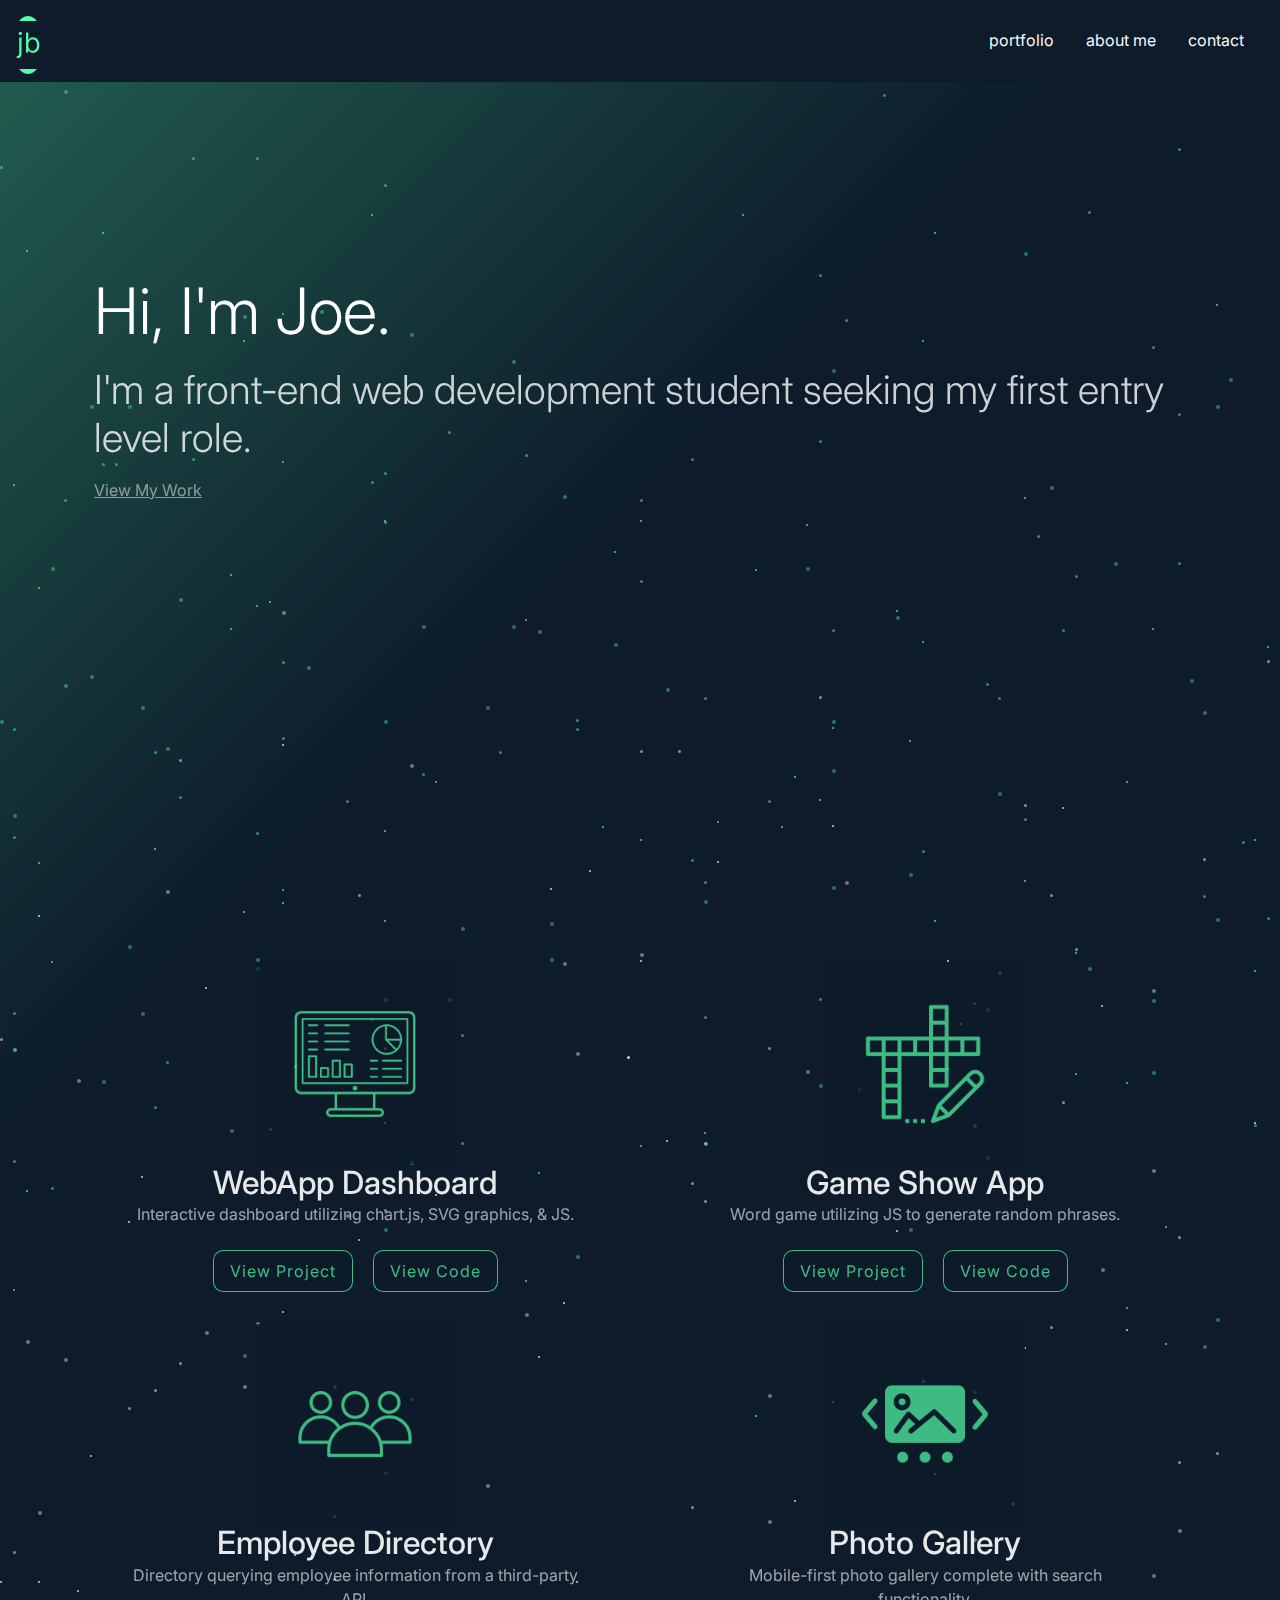
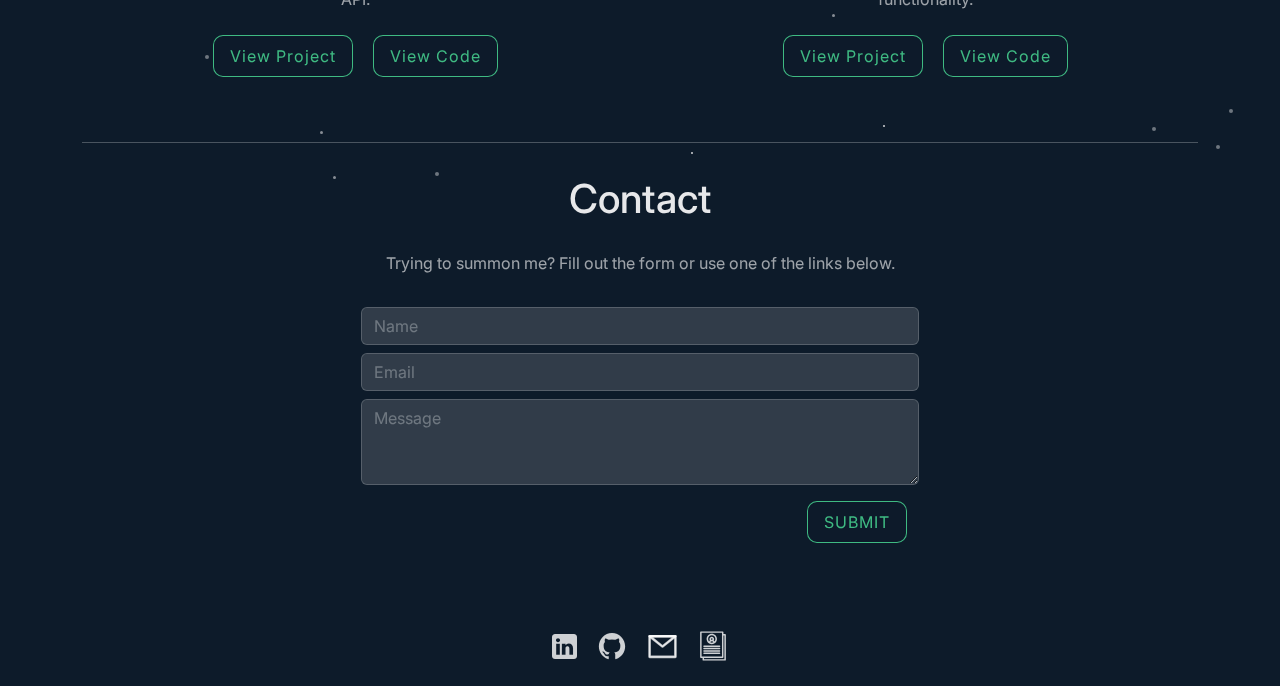
==== commit 19d5b11b: "add labels to inputs" ====
--- a/index.html
+++ b/index.html
@@ -120,8 +120,11 @@
         <p class="col-12 col-md-8 col-lg-6 mx-auto text-center mt-1 fs-6">Trying to summon me? Fill out the form or use one of the links below.</p>
         <form action="https://formspree.io/f/xdoqbwqo" method="POST">
           <div id="form-field" class="mb-5 col-12 col-md-8 col-lg-6 mx-auto mt-3">
+            <label for="name-input">Name:</label>
             <input id="name-input" type="text" class="form-control mb-2" name="name" placeholder="Name" autocomplete="off">
+            <label for="email-input">Email:</label>
             <input id="email-input" type="email" class="form-control mb-2" name="email" placeholder="Email" autocomplete="off">
+            <label for="exampleFormControlTextarea1">Message:</label>
             <textarea class="form-control" id="exampleFormControlTextarea1" rows="3" name="message" placeholder="Message" autocomplete="off"></textarea>
             <div class="col-12 row mt-3">
               <p id="error-message" class="d-inline col-8 me-auto"></p>
--- a/styles.css
+++ b/styles.css
@@ -2,28 +2,11 @@
     scroll-padding-top: 3rem;
 }
 
-/*
 body {
-    background-color: #0d1b2a;
-    font-family: "Inter", sans-serif; 
-}
-*/
-
-
-body {
-    background: linear-gradient(-45deg, rgba(13, 27, 42, 1) 75%, rgba(85, 255, 170, .3));
+    background: linear-gradient(-45deg, rgba(13, 27, 42, 1) 77%, rgba(85, 255, 170, .3));
     background-color: #0d1b2a;
     font-family: "Inter", sans-serif;
 }
-
-
-/*
-body {
-    background: linear-gradient(-45deg, rgba(13, 27, 42, 1) 60%, rgba(13, 27, 42, .8) 85%, rgba(13, 27, 42, .6));
-    font-family: "Inter", sans-serif;
-}
-*/
-
 
 
 
@@ -33,16 +16,6 @@
     margin-top: .5rem;
 }
 
-/*
-.navbar {
-    background-color: #050c13;
-}
-
-.offcanvas-end {
-    background-color: #1b263b;
-}
-*/
-
 .navbar {
     background-color: rgba(13, 27, 42, 1);
 }
@@ -52,6 +25,11 @@
 }
 
 
+
+main {
+    position: relative;
+    z-index: 2;
+}
 
 
 
@@ -84,10 +62,6 @@
 #intro-link:hover {
     color: rgba(255, 255, 255, .8);
 }
-
-
-
-
 
 
 
@@ -126,9 +100,26 @@
 
 .img-anchor {
     text-decoration: none;
-}
-
-
+    color: rgba(85, 255, 170, .5);
+}
+
+#submitbtn,
+.img-anchor {
+    height: fit-content;
+    width: fit-content;
+    background-color: rgba(13, 27, 42, .3);
+    padding: .5rem 1rem;
+    border: 1px solid rgba(85, 255, 170, .7);
+    border-radius: 10px;
+    color: rgba(85, 255, 170, .7);
+    letter-spacing: 1px;
+    text-align: center;
+}
+
+#submitbtn:hover,
+.img-anchor:hover {
+    background-color: rgba(85, 255, 170, .1);
+}
 
 
 
@@ -139,6 +130,8 @@
     border-bottom: .25px solid rgba(255, 255, 255, .25);
     margin: 0 auto;
 }
+
+
 
 footer {
     color: white;
@@ -172,37 +165,11 @@
     color: rgba(255, 255, 255, .3);
 }
 
-#btnone,
-#btntwo,
-#btnthree,
-#btnfour,
-#btnfive,
-#btnsix,
-#btnseven,
-#btneight,
-#submitbtn {
-    height: fit-content;
-    width: fit-content;
-    background-color: rgba(13, 27, 42, .1);
-    padding: .5rem 1rem;
-    border: 1px solid rgba(85, 255, 170, .5);
-    border-radius: 10px;
-    color: rgba(85, 255, 170, .5);
-    letter-spacing: 1px;
-    text-align: center;
-}
-
-#btnone:hover,
-#btntwo:hover,
-#btnthree:hover,
-#btnfour:hover,
-#btnfive:hover,
-#btnsix:hover,
-#btnseven:hover,
-#btneight:hover,
-#submitbtn:hover {
-    background-color: rgba(85, 255, 170, .1);
-}
+label {
+    display: none;
+}
+
+
 
 svg {
     transition: transform .7s;
@@ -221,17 +188,7 @@
 
 
 
-
-
-
-
-main {
-    position: relative;
-    z-index: 2;
-}
-
 .particle-container {
-    /*display: none;*/
     width: 100%;
     height: 100%;
     z-index: 1;
@@ -302,9 +259,24 @@
 
 
 
-/* PARTICLES */
+/*/////////////////////////////// PARTICLES ////////////////////////////*/
+@media (min-width: 320px) and (max-width: 340px) {
+    .img-anchor,
+    #submitbtn {
+        padding: .5rem;
+        margin: 0rem;
+    }  
+}
+
+
+
+
+
 @media (min-width: 768px) {
-
+body {
+    background: linear-gradient(-45deg, rgba(13, 27, 42, 1) 69%, rgba(85, 255, 170, .3));
+    background-color: #0d1b2a;
+}
 
 
 .particle-container,
@@ -313,10 +285,13 @@
     display: block;
 }
 
+
 .clear {
     display: none;
     opacity: 0;
 }
+
+
 
 
 
@@ -967,6 +942,7 @@
         transform: translate(-32vw, 52vh);
     }
 }
+
 .particle-container .particle:nth-child(81) {
     top: 62%;
     left: 64%;
@@ -1048,7 +1024,6 @@
     }
 }
 
-
 .particle-container .particle:nth-child(91) {
     top: 99%;
     left: 32%;
@@ -2345,7 +2320,6 @@
     }
 }
 
-
 .particle-container .speck:nth-child(251) {
     top: 53%;
     left: 70%;
@@ -2751,7 +2725,6 @@
     }
 }
 
-
 .particle-container .speck:nth-child(301) {
     top: 92%;
     left: 25%;
@@ -3193,29 +3166,38 @@
 
 
 
-
-
-
-
-
-
-
-
-
-
-
-
-
-
-
-
-
-
-
-
-
-
-
-
-
-
+@media (min-width: 1200px) {
+    body {
+        background: linear-gradient(-45deg, rgba(13, 27, 42, 1) 68%, rgba(85, 255, 170, .3));
+        background-color: #0d1b2a;
+    }
+}
+
+
+
+
+
+
+
+
+
+
+
+
+
+
+
+
+
+
+
+
+
+
+
+
+
+
+
+
+
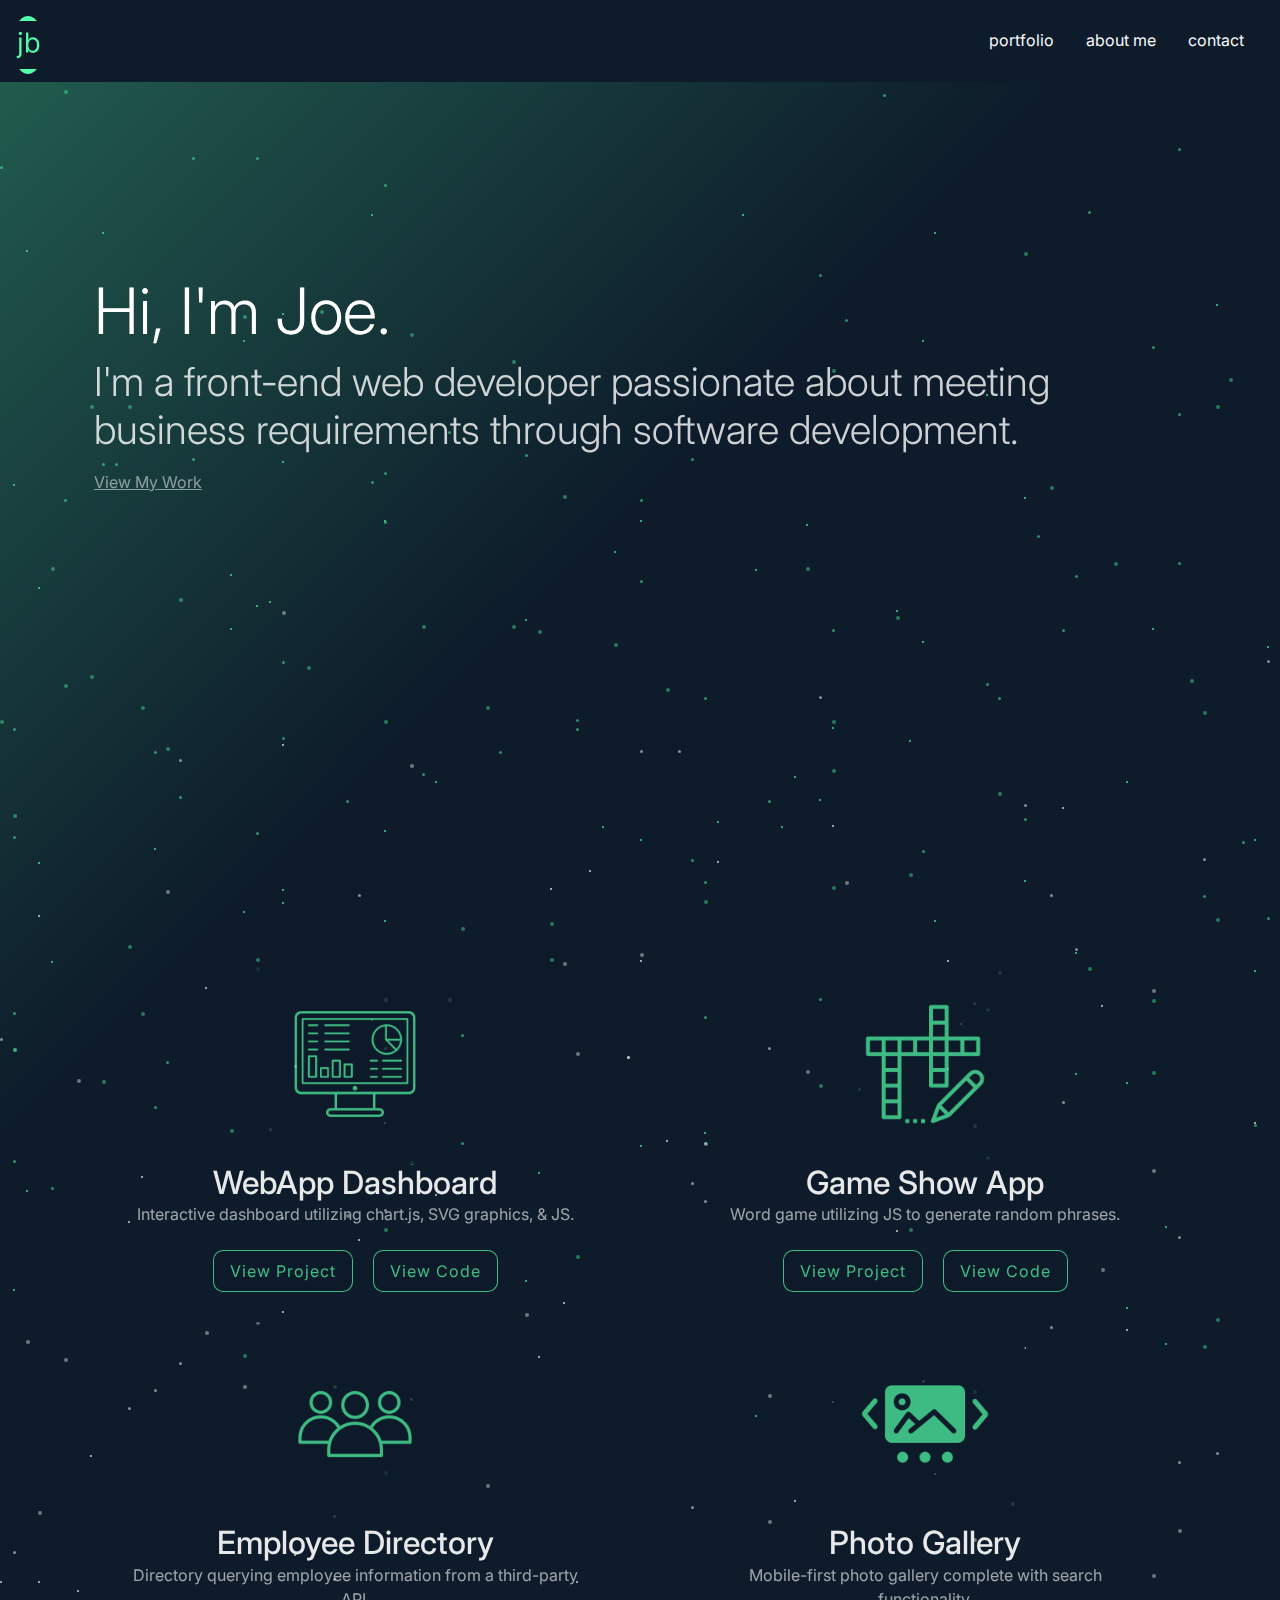
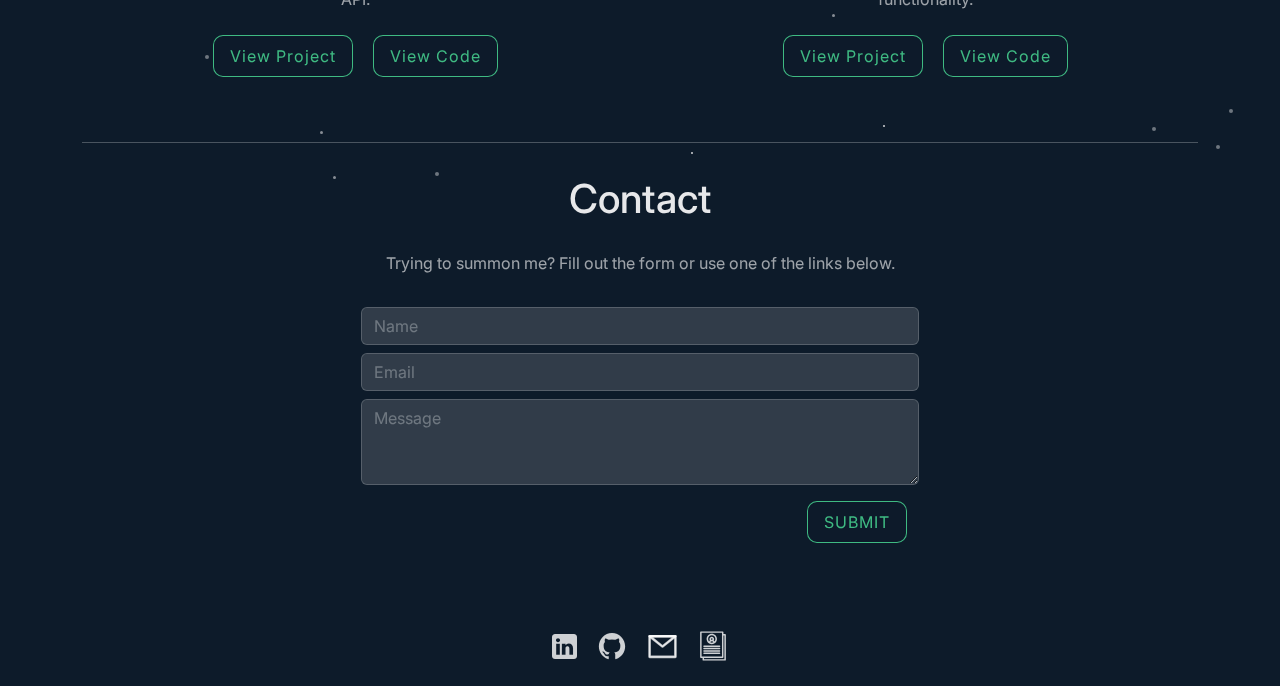
==== commit c77449e1: "Add updated resume, summary, and description of student about me section" ====
--- a/index.html
+++ b/index.html
@@ -52,8 +52,8 @@
     <main class="container">
       <div class="container" id="intro">
         <div class="row">
-          <p class="display-3 first text-left">Hi, I'm Joe.</p>
-          <p class="fs-1 lead second text-left">I'm a front-end web development student seeking my first entry level role.</p>
+          <h1 class="display-3 first text-left">Hi, I'm Joe.</h1>
+          <p class="fs-1 lead second text-left">I'm a front-end web developer passionate about meeting business requirements through software development.</p>
           <a id="intro-link" href="#portfolio">View My Work</a>
         </div>
       </div>
@@ -150,7 +150,7 @@
             <path clip-rule="evenodd" d="M1.5 4C1.5 3.72386 1.72386 3.5 2 3.5H22C22.2761 3.5 22.5 3.72386 22.5 4V20C22.5 20.2761 22.2761 20.5 22 20.5H2C1.72386 20.5 1.5 20.2761 1.5 20V4ZM2.5 4.5V19.5H21.5V4.5H2.5Z" fill="rgba(255, 255, 255, .7)" stroke="rgba(255, 255, 255, .7)" fill-rule="evenodd"/><path clip-rule="evenodd" d="M1.52821 3.8345C1.5985 3.63412 1.78768 3.5 2.00003 3.5H22C22.2124 3.5 22.4016 3.63412 22.4718 3.8345C22.5421 4.03487 22.4782 4.25778 22.3124 4.39043L12.3124 12.3904C12.1298 12.5365 11.8703 12.5365 11.6877 12.3904L1.68768 4.39043C1.52187 4.25778 1.45793 4.03487 1.52821 3.8345ZM3.42542 4.5L12 11.3597L20.5746 4.5H3.42542Z" fill="rgba(255, 255, 255, .7)" stroke="rgba(255, 255, 255, .7)" fill-rule="evenodd"/>
           </svg>
         </a>
-        <a href="resume.pdf" target="_blank">
+        <a href="new_resume.pdf" target="_blank">
           <svg id="resume2" fill="rgba(255, 255, 255, .8)" stroke="rgba(255, 255, 255, .8)" height="30px" style="shape-rendering:geometricPrecision; text-rendering:geometricPrecision; image-rendering:optimizeQuality; fill-rule:evenodd; clip-rule:evenodd" version="1.1" viewBox="0 0 846.66 846.66" width="30px" xml:space="preserve" xmlns="http://www.w3.org/2000/svg" xmlns:xlink="http://www.w3.org/1999/xlink"><defs><style type="text/css">
           </style></defs><g id="Layer_x0020_1">
             <path class="fil0" d="M80.95 10.66l616.28 0c11.41,0 20.65,9.24 20.65,20.64l0 54.68 47.83 0c11.4,0 20.65,9.25 20.65,20.65l0 708.73c0,11.4 -9.25,20.64 -20.65,20.64l-616.28 0c-11.41,0 -20.65,-9.24 -20.65,-20.64l0 -54.68 -47.83 0c-11.4,0 -20.65,-9.25 -20.65,-20.65l0 -708.73c0,-11.4 9.25,-20.64 20.65,-20.64zm88.16 439.1c-27.15,0 -27.15,-41.29 0,-41.29l439.96 0c27.16,0 27.16,41.29 0,41.29l-439.96 0zm0 198.58c-27.15,0 -27.15,-41.29 0,-41.29l439.96 0c27.16,0 27.16,41.29 0,41.29l-439.96 0zm0 -132.38c-27.15,0 -27.15,-41.29 0,-41.29l439.96 0c27.16,0 27.16,41.29 0,41.29l-439.96 0zm0 66.19c-27.15,0 -27.15,-41.29 0,-41.29l439.96 0c27.16,0 27.16,41.29 0,41.29l-439.96 0zm219.98 -417.92c35.57,0 64.42,28.84 64.42,64.42 0,13.31 -4.04,25.68 -10.97,35.95 10.42,7.99 18.92,18.2 24.89,29.9 15.99,-18.29 25.68,-42.23 25.68,-68.44 0,-57.45 -46.57,-104.02 -104.02,-104.02 -57.45,0 -104.02,46.57 -104.02,104.02 0,26.21 9.69,50.15 25.69,68.44 5.96,-11.7 14.46,-21.91 24.88,-29.9 -6.92,-10.27 -10.96,-22.64 -10.96,-35.95 0,-35.58 28.84,-64.42 64.41,-64.42zm16.87 126.6c-5.37,1.45 -11.03,2.23 -16.87,2.23 -5.83,0 -11.49,-0.78 -16.87,-2.23 -13.08,5.05 -23.36,15.91 -27.67,29.26 13.5,6.41 28.6,9.99 44.54,9.99 15.94,0 31.04,-3.58 44.54,-9.99 -4.31,-13.36 -14.57,-24.2 -27.67,-29.26zm-16.87 -85.3c-12.77,0 -23.12,10.35 -23.12,23.12 0,12.77 10.35,23.12 23.12,23.12 12.77,0 23.12,-10.35 23.12,-23.12 0,-12.78 -10.35,-23.12 -23.12,-23.12zm0 -124.78c80.25,0 145.32,65.06 145.32,145.31 0,80.25 -65.07,145.31 -145.32,145.31 -80.25,0 -145.31,-65.06 -145.31,-145.31 0,-80.25 65.06,-145.31 145.31,-145.31zm328.79 46.52l0 612.76c0,11.4 -9.24,20.65 -20.65,20.65l-527.16 0 0 34.03 575 0 0 -667.44 -27.19 0zm-41.29 -75.32l-575 0 0 667.44 575 0 0 -612.76 0 -54.68z"/></g>
